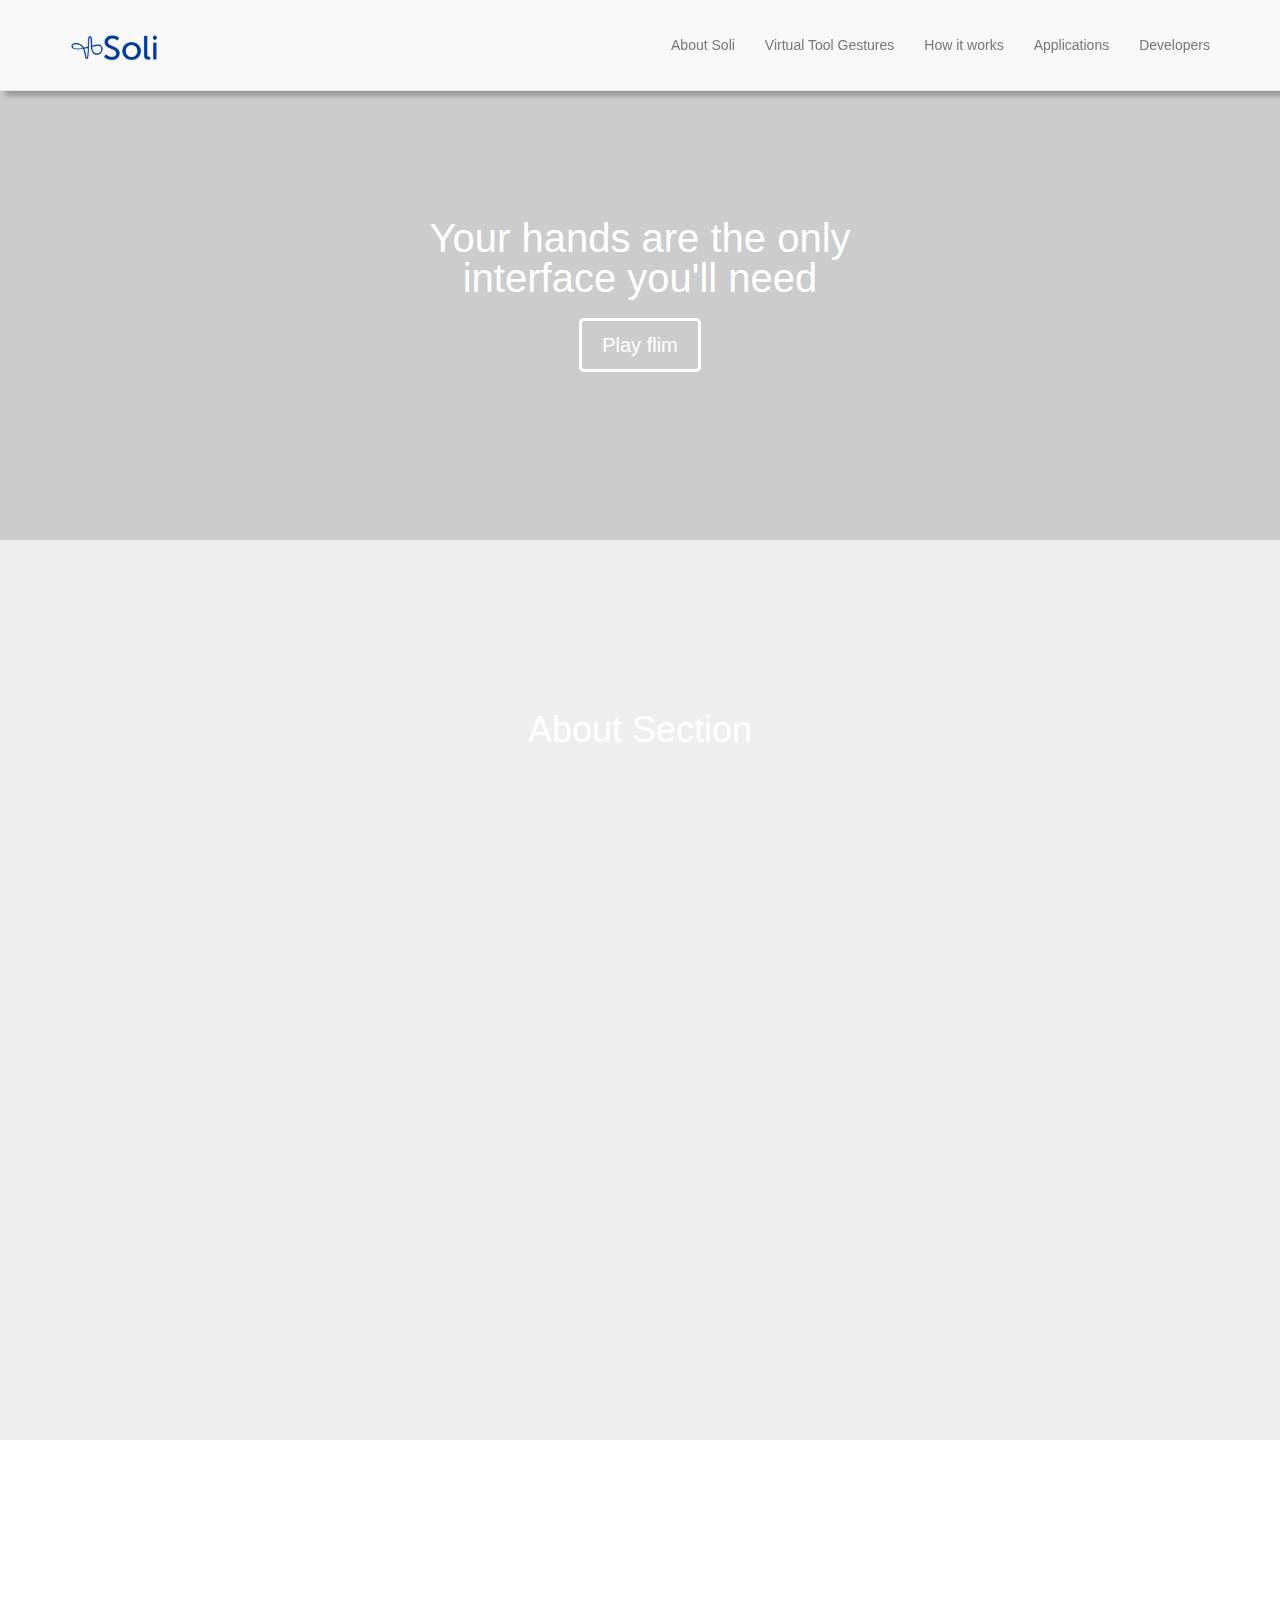
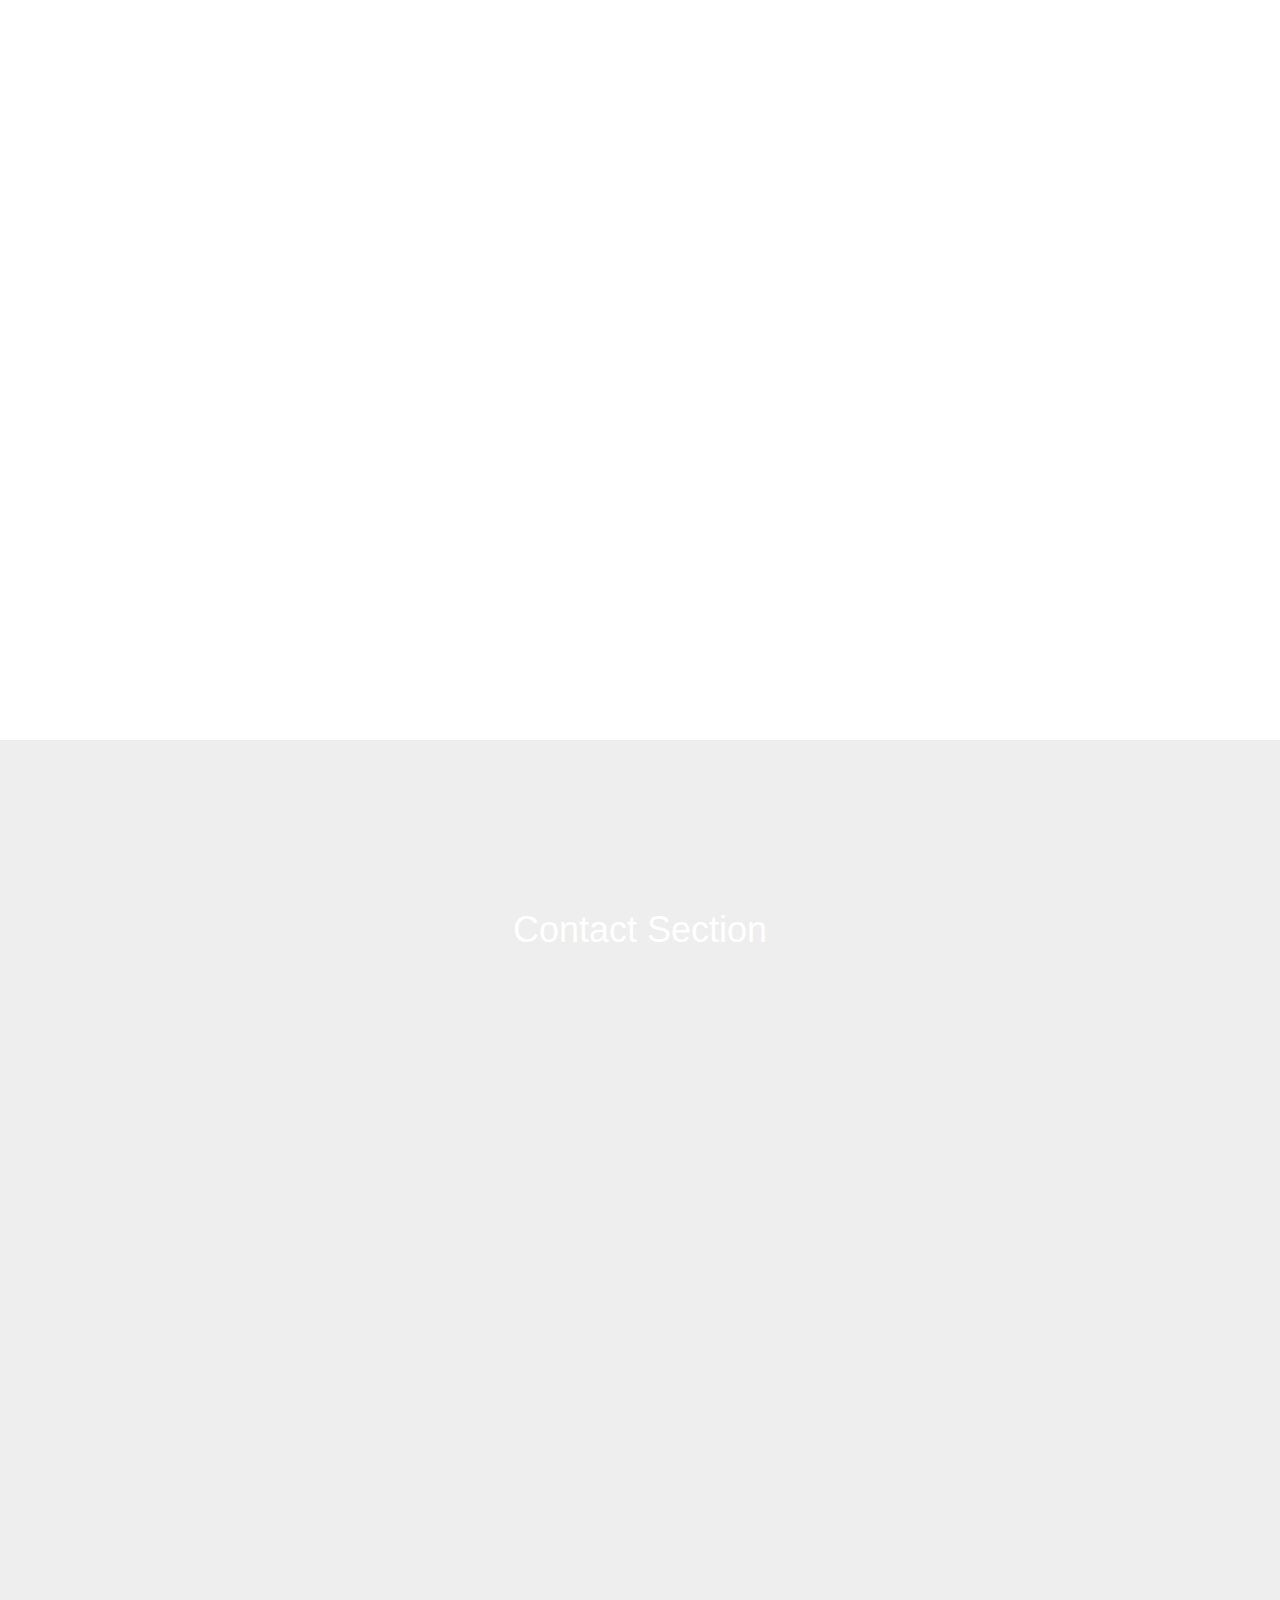
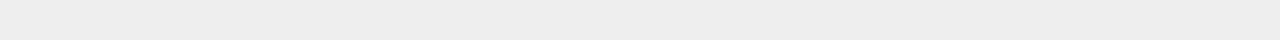
==== index.html @ 70e3245a "Added navbar and header background video" ====
<!DOCTYPE html>
<html lang="en">

<head>

    <meta charset="utf-8">
    <meta http-equiv="X-UA-Compatible" content="IE=edge">
    <meta name="viewport" content="width=device-width, initial-scale=1">
    <meta name="description" content="">
    <meta name="author" content="">

    <title>Scrolling Nav - Start Bootstrap Template</title>

    <!-- Bootstrap Core CSS -->
    <link href="css/bootstrap.min.css" rel="stylesheet">

    <!-- Template CSS -->
    <link href="css/scrolling-nav.css" rel="stylesheet">
    
    <!-- Custom CSS -->
    <link href="css/style.css" rel="stylesheet">
    <!-- HTML5 Shim and Respond.js IE8 support of HTML5 elements and media queries -->
    <!-- WARNING: Respond.js doesn't work if you view the page via file:// -->
    <!--[if lt IE 9]>
        <script src="https://oss.maxcdn.com/libs/html5shiv/3.7.0/html5shiv.js"></script>
        <script src="https://oss.maxcdn.com/libs/respond.js/1.4.2/respond.min.js"></script>
    <![endif]-->

</head>

<!-- The #page-top ID is part of the scrolling feature - the data-spy and data-target are part of the built-in Bootstrap scrollspy function -->

<body id="page-top" data-spy="scroll" data-target=".navbar-fixed-top">
    
    <!-- Navigation -->
    <nav class="navbar navbar-default navbar-fixed-top" role="navigation">
        <div class="container">
            <div class="navbar-header page-scroll">
                <button type="button" class="navbar-toggle" data-toggle="collapse" data-target=".navbar-collapse">
                  <span class="icon-bar"></span>
                  <span class="icon-bar"></span>
                  <span class="icon-bar"></span>
                </button>
                <a class="navbar-brand page-scroll" href="#page-top"><img src="img/soli_logo.png"><img src="img/soli_wordmark.png"></a>
            </div>

            <!-- Collect the nav links, forms, and other content for toggling -->
            <div class="collapse navbar-collapse navbar-ex1-collapse">
                <ul class="nav navbar-nav navbar-right">
                    <!-- Hidden li included to remove active class from about link when scrolled up past about section -->
                    <li class="hidden">
                        <a class="page-scroll" href="#page-top"></a>
                    </li>
                    <li>
                        <a class="page-scroll" href="#about">About Soli</a>
                    </li>
                    <li>
                        <a class="page-scroll" href="#services">Virtual Tool Gestures</a>
                    </li>
                    <li>
                        <a class="page-scroll" href="#contact">How it works</a>
                    </li>
                    <li>
                        <a class="page-scroll" href="#contact">Applications </a>
                    </li>
                    <li>
                        <a class="page-scroll" href="#contact">Developers</a>
                    </li>
                </ul>
            </div>
            <!-- /.navbar-collapse -->
        </div>
        <!-- /.container -->
    </nav>

    <section class="video-container">
      <video src="https://atap.google.com/soli/static/videos/hero.mp4" autoplay loop playsinline></video>
      <div class="callout">
        <h1 class="video-title">Your hands are the only<br> interface you'll need</h1>
        <a id="play-video" href="#" class="visit-buttons">Play flim</a>
      </div>
    </section>
    
    <div class="video">
        <iframe id="video" width="100%" height="100%" src="//www.youtube.com/embed/0QNiZfSsPc0?rel=0" frameborder="0" allowfullscreen></iframe>
    </div>
        


    <!-- About Section -->
    <section id="about" class="about-section">
        <div class="container">
            <div class="row">
                <div class="col-lg-12">
                    <h1>About Section</h1>
                </div>
            </div>
        </div>
    </section>

    <!-- Services Section -->
    <section id="services" class="services-section">
        <div class="container">
            <div class="row">
                <div class="col-lg-12">
                    <h1>Services Section</h1>
                </div>
            </div>
        </div>
    </section>

    <!-- Contact Section -->
    <section id="contact" class="contact-section">
        <div class="container">
            <div class="row">
                <div class="col-lg-12">
                    <h1>Contact Section</h1>
                </div>
            </div>
        </div>
    </section>

    <!-- jQuery -->
    <script src="js/jquery.js"></script>

    <!-- Bootstrap Core JavaScript -->
    <script src="js/bootstrap.min.js"></script>

    <!-- Scrolling Nav JavaScript -->
    <script src="js/jquery.easing.min.js"></script>
    <script src="js/scrolling-nav.js"></script>

</body>

</html>
---- css/scrolling-nav.css ----
/*!
 * Start Bootstrap - Scrolling Nav (http://startbootstrap.com/)
 * Copyright 2013-2016 Start Bootstrap
 * Licensed under MIT (https://github.com/BlackrockDigital/startbootstrap/blob/gh-pages/LICENSE)
 */

body {
    width: 100%;
    height: 100%;
}

html {
    width: 100%;
    height: 100%;
}

@media(min-width:767px) {
    .navbar {
        padding: 20px 0;
        -webkit-transition: background .5s ease-in-out,padding .5s ease-in-out;
        -moz-transition: background .5s ease-in-out,padding .5s ease-in-out;
        transition: background .5s ease-in-out,padding .5s ease-in-out;
    }

    .top-nav-collapse {
        padding: 0;
    }
}

/* Demo Sections - You can use these as guides or delete them - the scroller will work with any sort of height, fixed, undefined, or percentage based.
The padding is very important to make sure the scrollspy picks up the right area when scrolled to. Adjust the margin and padding of sections and children 
of those sections to manage the look and feel of the site. */

.intro-section {
    height: 100%;
    padding-top: 150px;
    text-align: center;
    background: #fff;
}

.about-section {
    height: 100%;
    padding-top: 150px;
    text-align: center;
    background: #eee;
}

.services-section {
    height: 100%;
    padding-top: 150px;
    text-align: center;
    background: #fff;
}

.contact-section {
    height: 100%;
    padding-top: 150px;
    text-align: center;
    background: #eee;
}
---- css/style.css ----
.navbar-toggle .icon-bar:nth-of-type(2) {
	  top: 1px;
}

.navbar-toggle .icon-bar:nth-of-type(3) {
  	top: 2px;
}

.navbar-toggle .icon-bar {
	  position: relative;
	  transition: all 500ms ease-in-out;
}

.navbar-toggle.active .icon-bar:nth-of-type(1) {
	  top: 6px;
	  transform: rotate(45deg);
}

.navbar-toggle.active .icon-bar:nth-of-type(2) {
	  background-color: transparent;
}

.navbar-toggle.active .icon-bar:nth-of-type(3) {
	  top: -6px;
	  transform: rotate(-45deg);
}

.navbar-brand > img{
	height:25px;
	display: inline-block;
    margin-left: auto;
    margin-right: auto;
}

@media (max-width: 1200px) {
    .page-scroll{
    	text-align: right;
    }
}

.navbar {
    box-shadow: 5px 5px 5px #999; 
     -moz-box-shadow: 5px 5px 5px #999;
     -webkit-box-shadow: 5px 5px 5px #999;
}

/*** T H E - M A G I C - O F - O B J E C T - F I T ***/
/*****************************************************/
.video-container {
  height: 50vh;
  position: relative;
  overflow: hidden;
}

.video{
  height: 50vh;
}

@media (min-width: 600px) {
  .video-container {
    height: 60vh;
  }
  .video{
    height: 60vh;
  }
}

video {
  -o-object-fit: cover;
     object-fit: cover;
  position: absolute;
  height: 100%;
  width: 100%;
  top: 0;
  left: 0;
}

/*** A E S T H E T I C S ***/
/***************************/
* {
  box-sizing: border-box;
}

body {
  color: white;
}

.video-container:after {
  content: '';
  display: block;
  height: 100%;
  width: 100%;
  position: absolute;
  top: 0;
  left: 0;
  background: rgba(0, 0, 0, 0.2);
  z-index: 1;
}

.video-title {
  margin: 0 0 1rem;
  padding: 0;
  margin-top: 60px;
  line-height: 1;
  font-family: Futura, Helvetica, sans-serif;
  font-size: 30px;
}
@media (max-width: 400px) {
  .video-title {
    font-size: 22px;
  }
}
@media (min-width: 1200px) {
  .video-title {
    font-size: 40px;
  }
}

.callout {
  position: relative;
  display: -webkit-box;
  display: -ms-flexbox;
  display: flex;
  -webkit-box-pack: center;
      -ms-flex-pack: center;
          justify-content: center;
  -webkit-box-align: center;
      -ms-flex-align: center;
          align-items: center;
  -webkit-box-orient: vertical;
  -webkit-box-direction: normal;
      -ms-flex-direction: column;
          flex-direction: column;
  height: 100%;
  text-align: center;
  position: relative;
  z-index: 10;
}

.support {
  position: fixed;
  bottom: 60px;
  right: 20px;
  text-transform: uppercase;
  font-size: 9px;
  letter-spacing: 1px;
  text-align: right;
  position: relative;
  z-index: 10;
}
.support a {
  color: white;
  text-decoration: none;
  position: relative;
  display: inline-block;
  margin-top: 10px;
}
.support a:before {
  display: block;
  position: absolute;
  content: '';
  bottom: -2px;
  width: 0;
  height: 1px;
  background-color: rgba(255, 255, 255, 0.3);
  -webkit-transition: .3s;
  transition: .3s;
}
.support a:hover:before {
  width: 100%;
}

.visit-buttons{
  border-style: solid;
  border-color: white;
  padding: 10px 20px 10px 20px;
  color:white;
  text-decoration: none;
  font-size: 20px;
  margin:10px;
  border-radius: 5px;
}

.visit-buttons:hover,
.visit-buttons:focus{
 color:white;
 border-color: transparent;
 background-color: rgba(192,192,192,0.5);
 text-decoration: none;
}

.video{
  display: none;
}

@media (max-width: 767px) {
  .video-container {
    background: url("../img/Google-Project-Soli-Radar.png") center center/cover no-repeat;
    -webkit-background-size: cover;
    -moz-background-size: cover;
    -o-background-size: cover;
    background-size: cover;
  }

  video{
    display: none;
  }
}
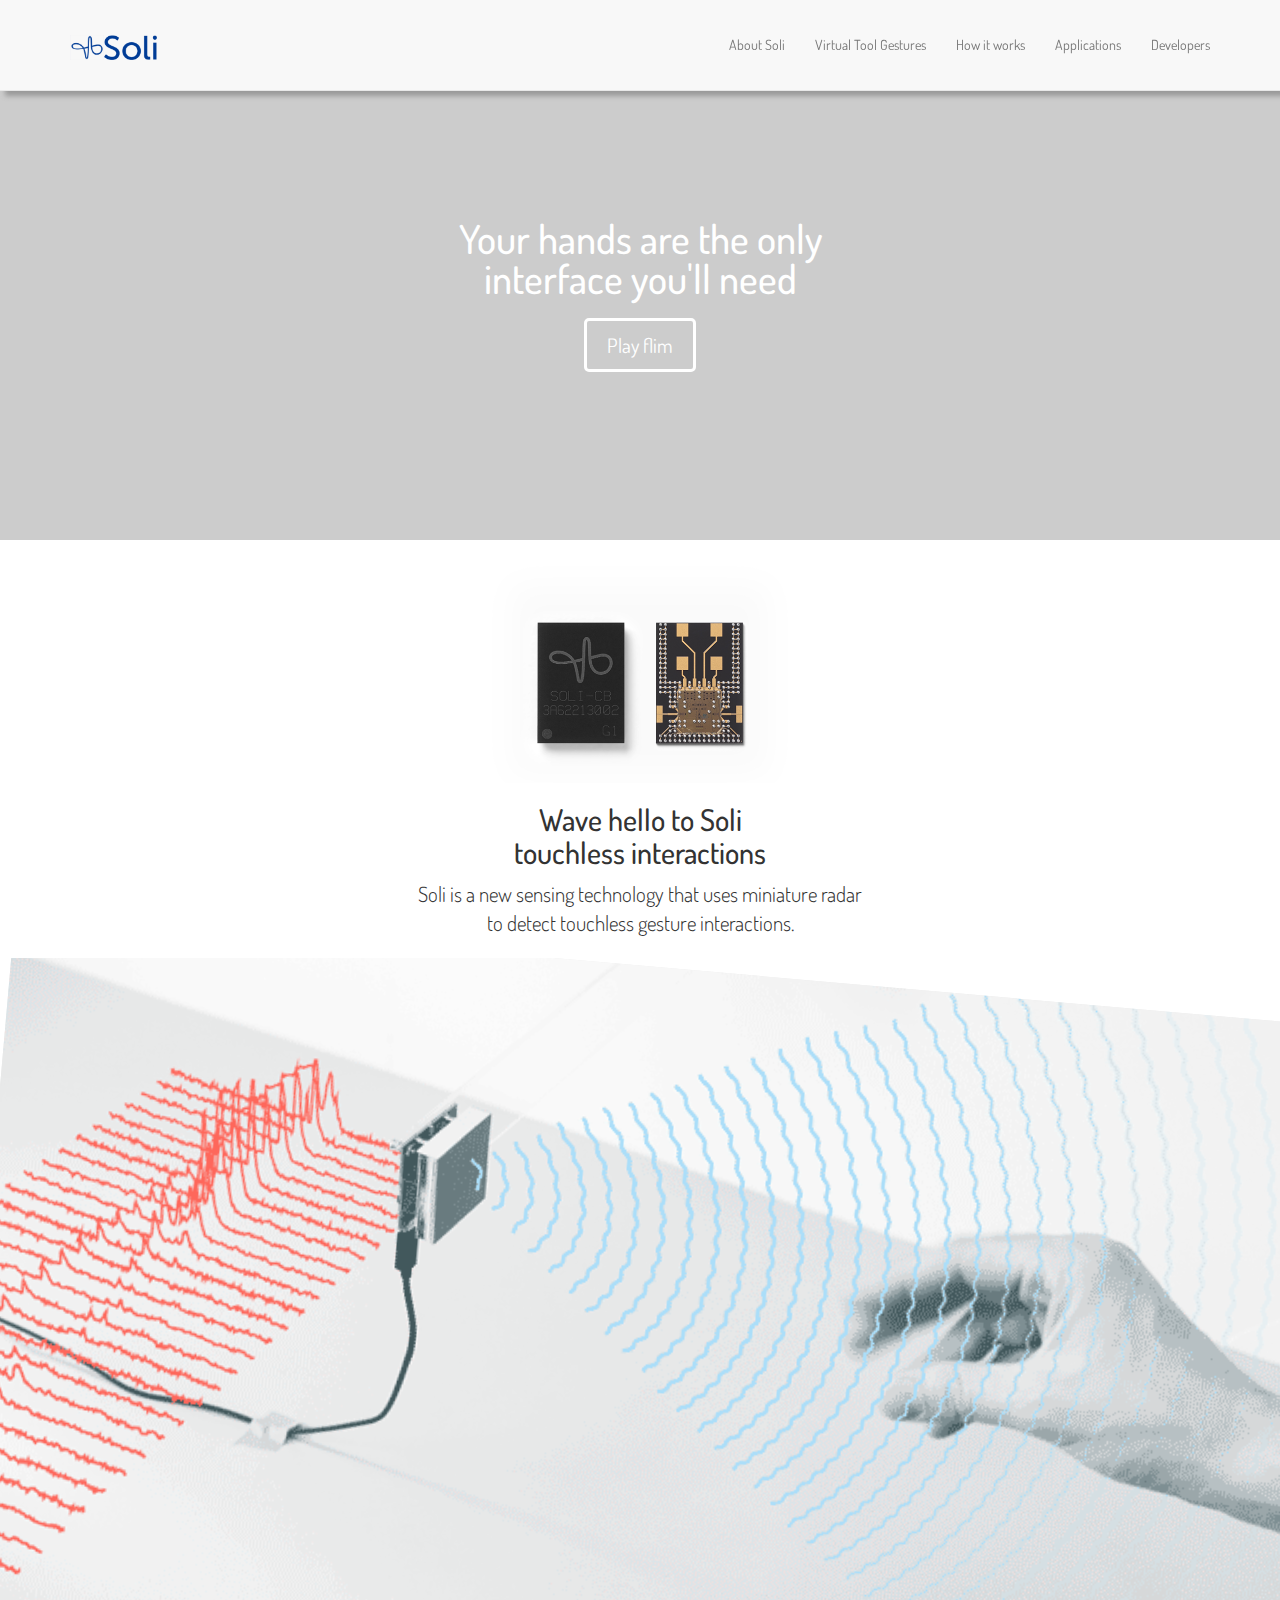
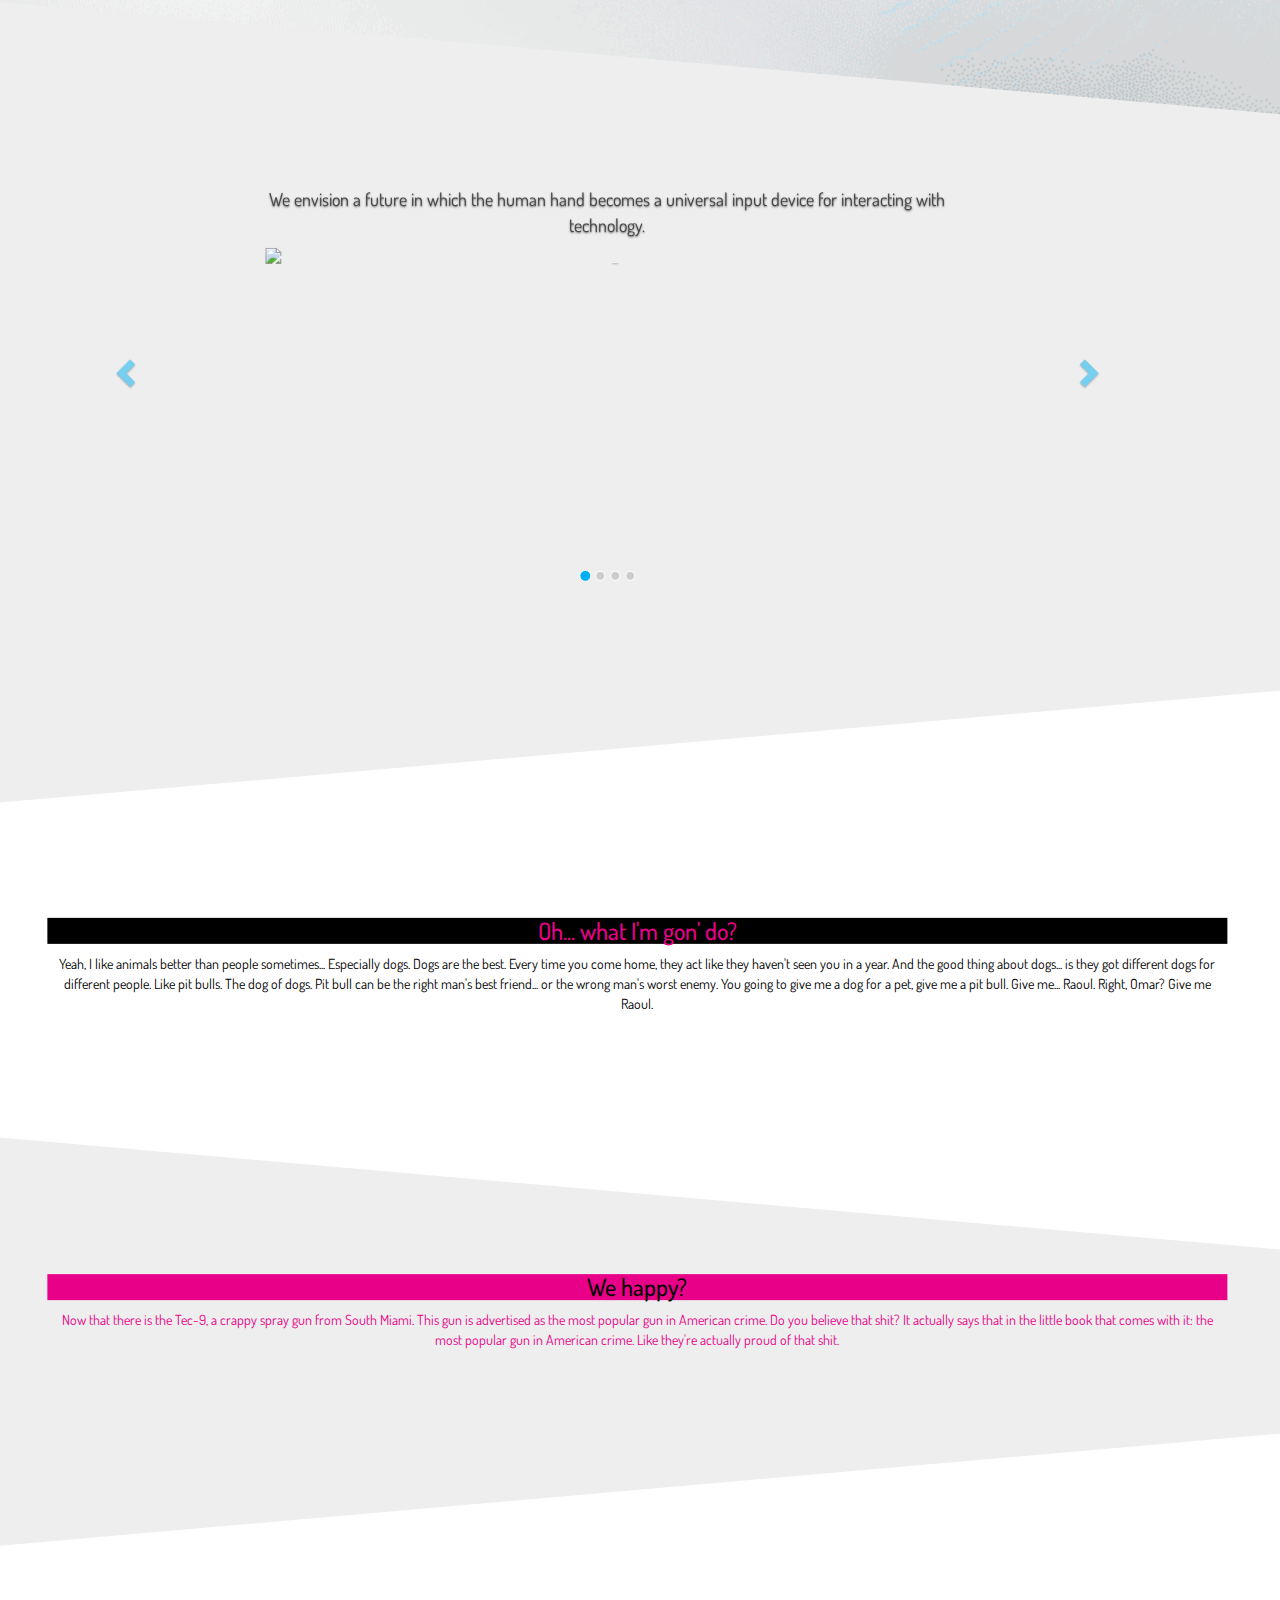
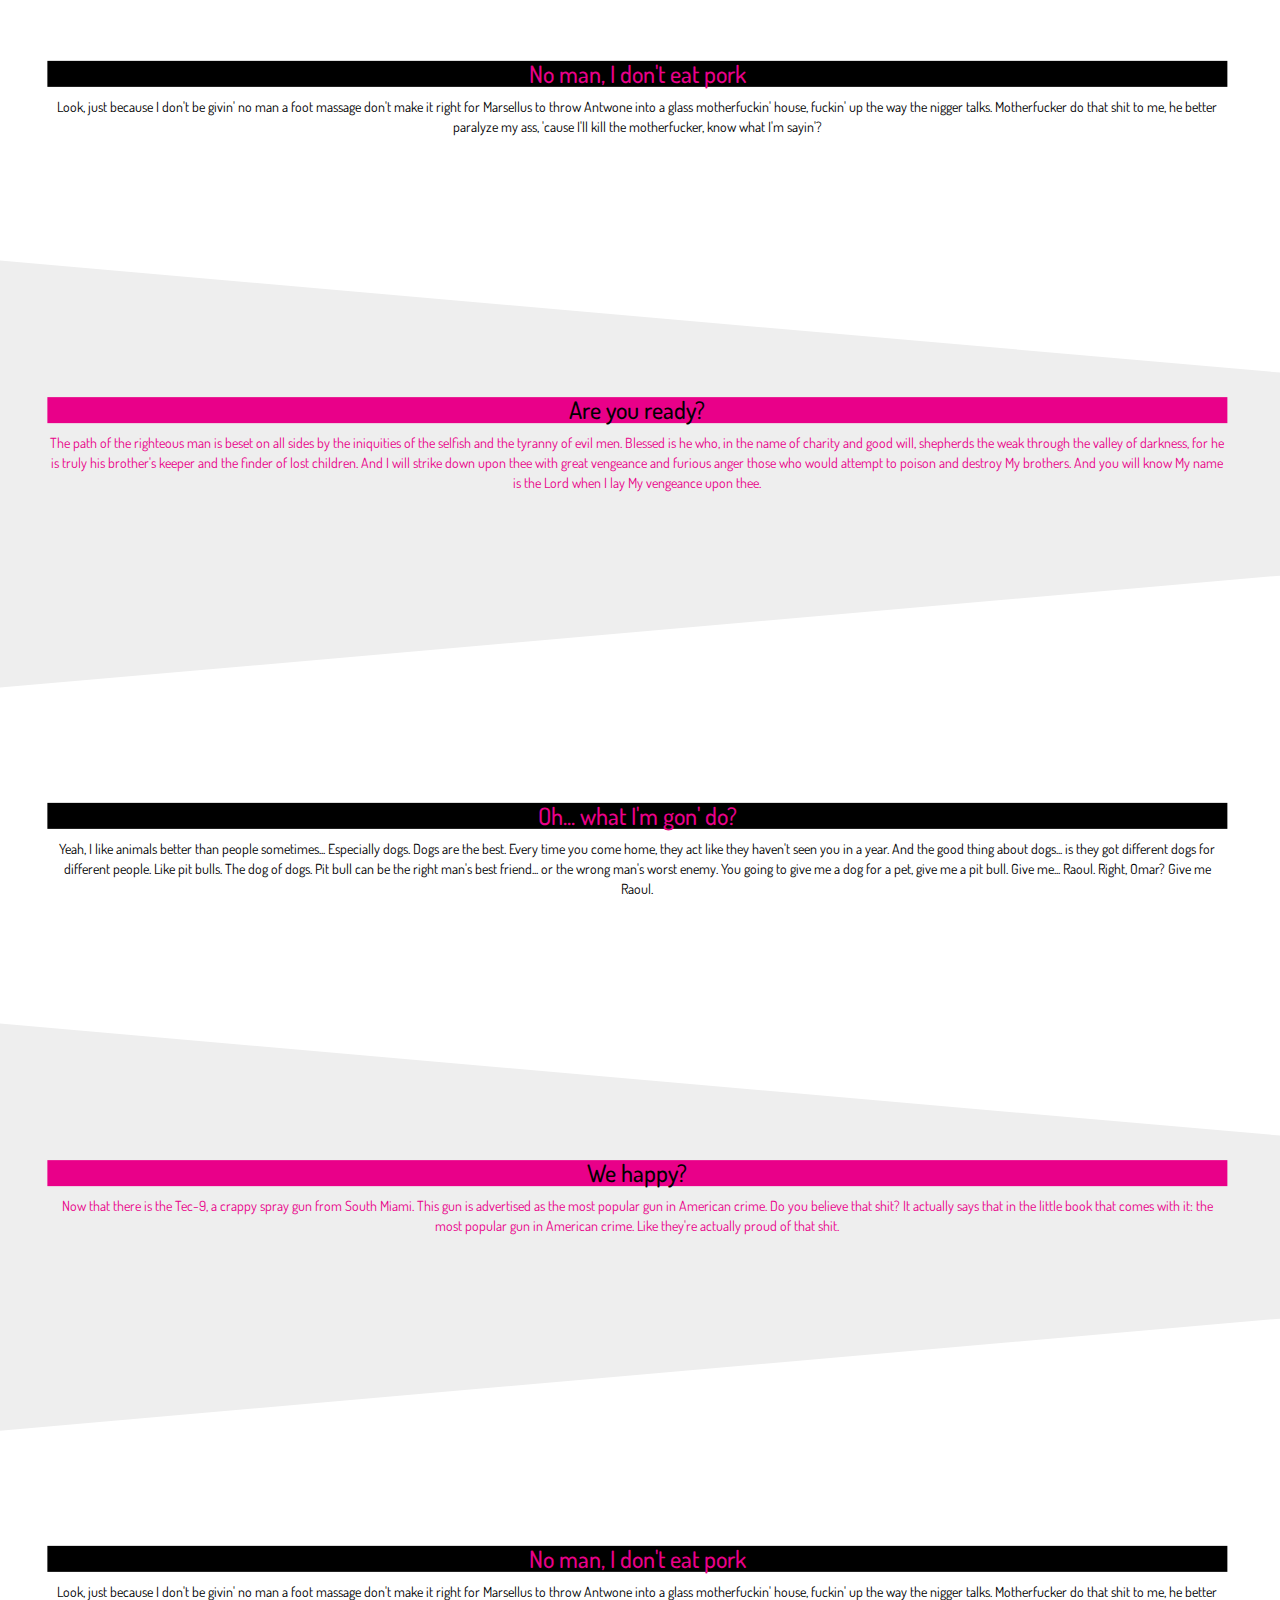
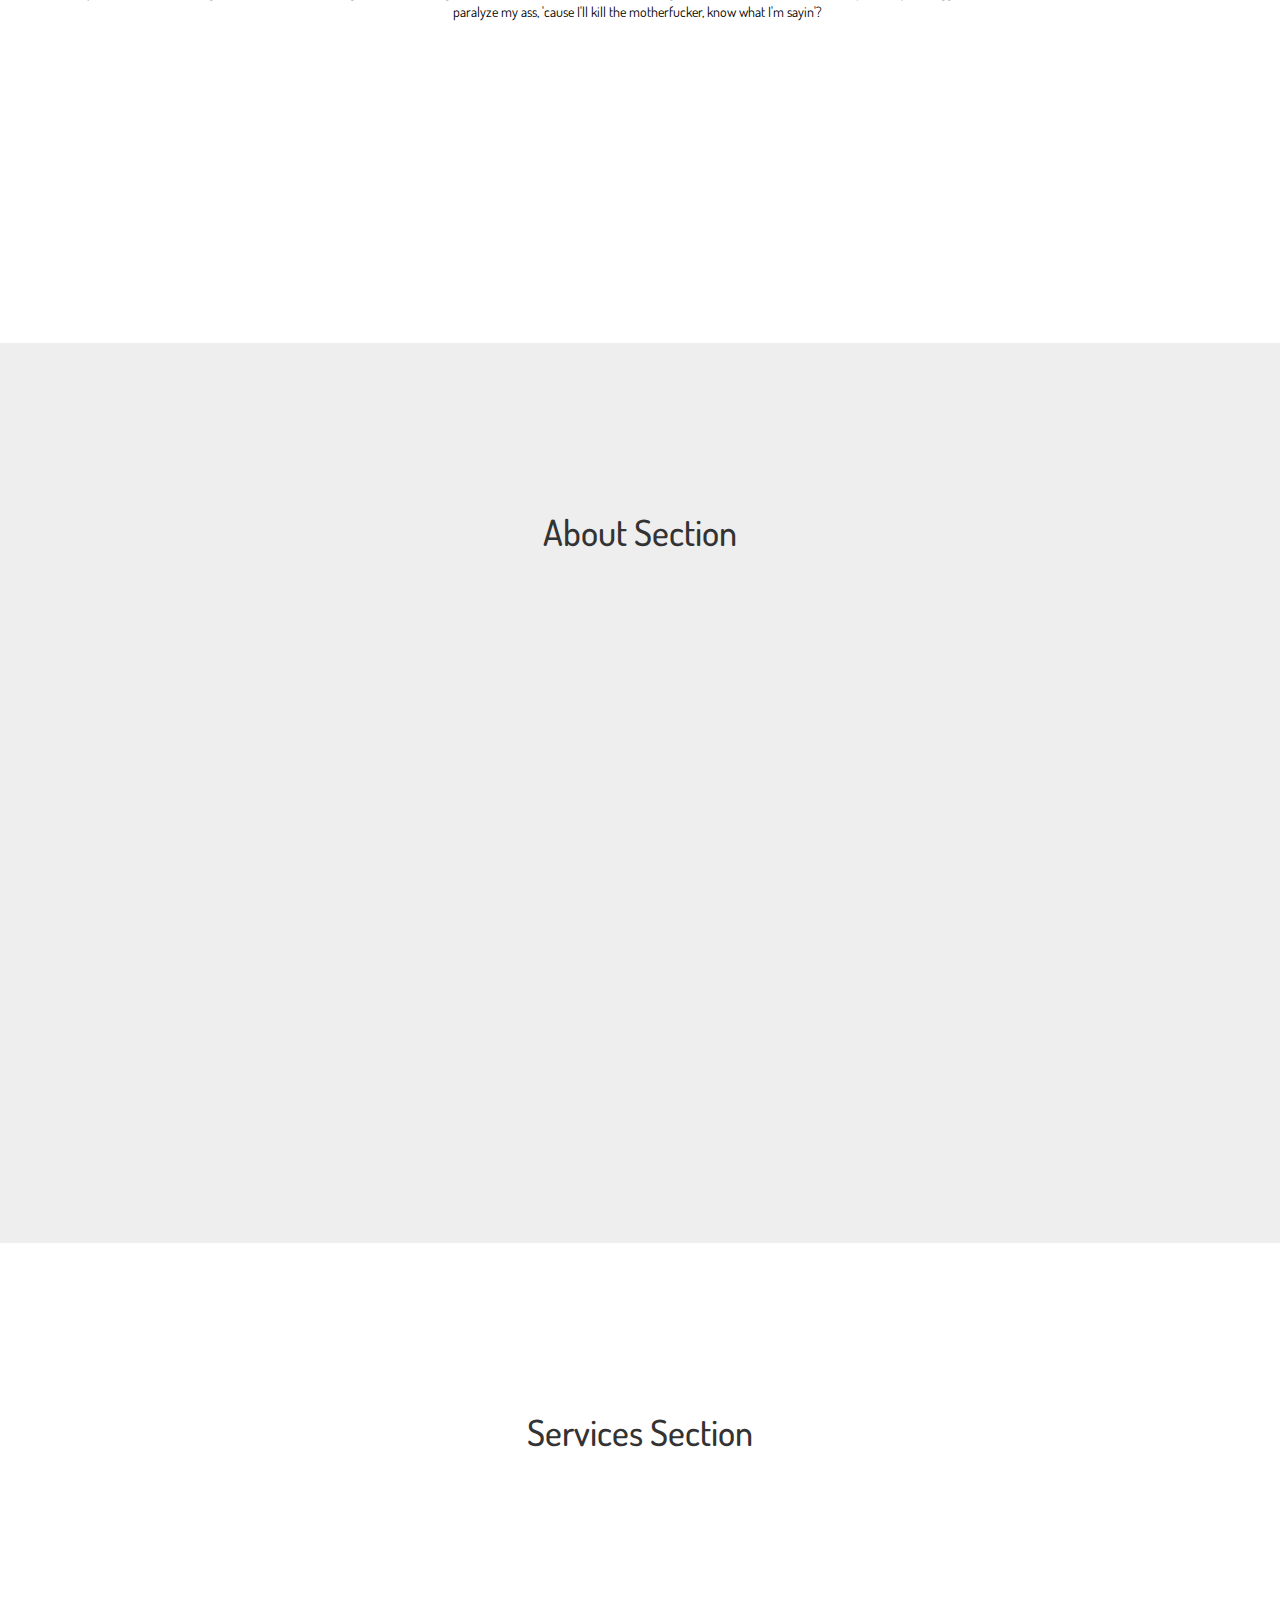
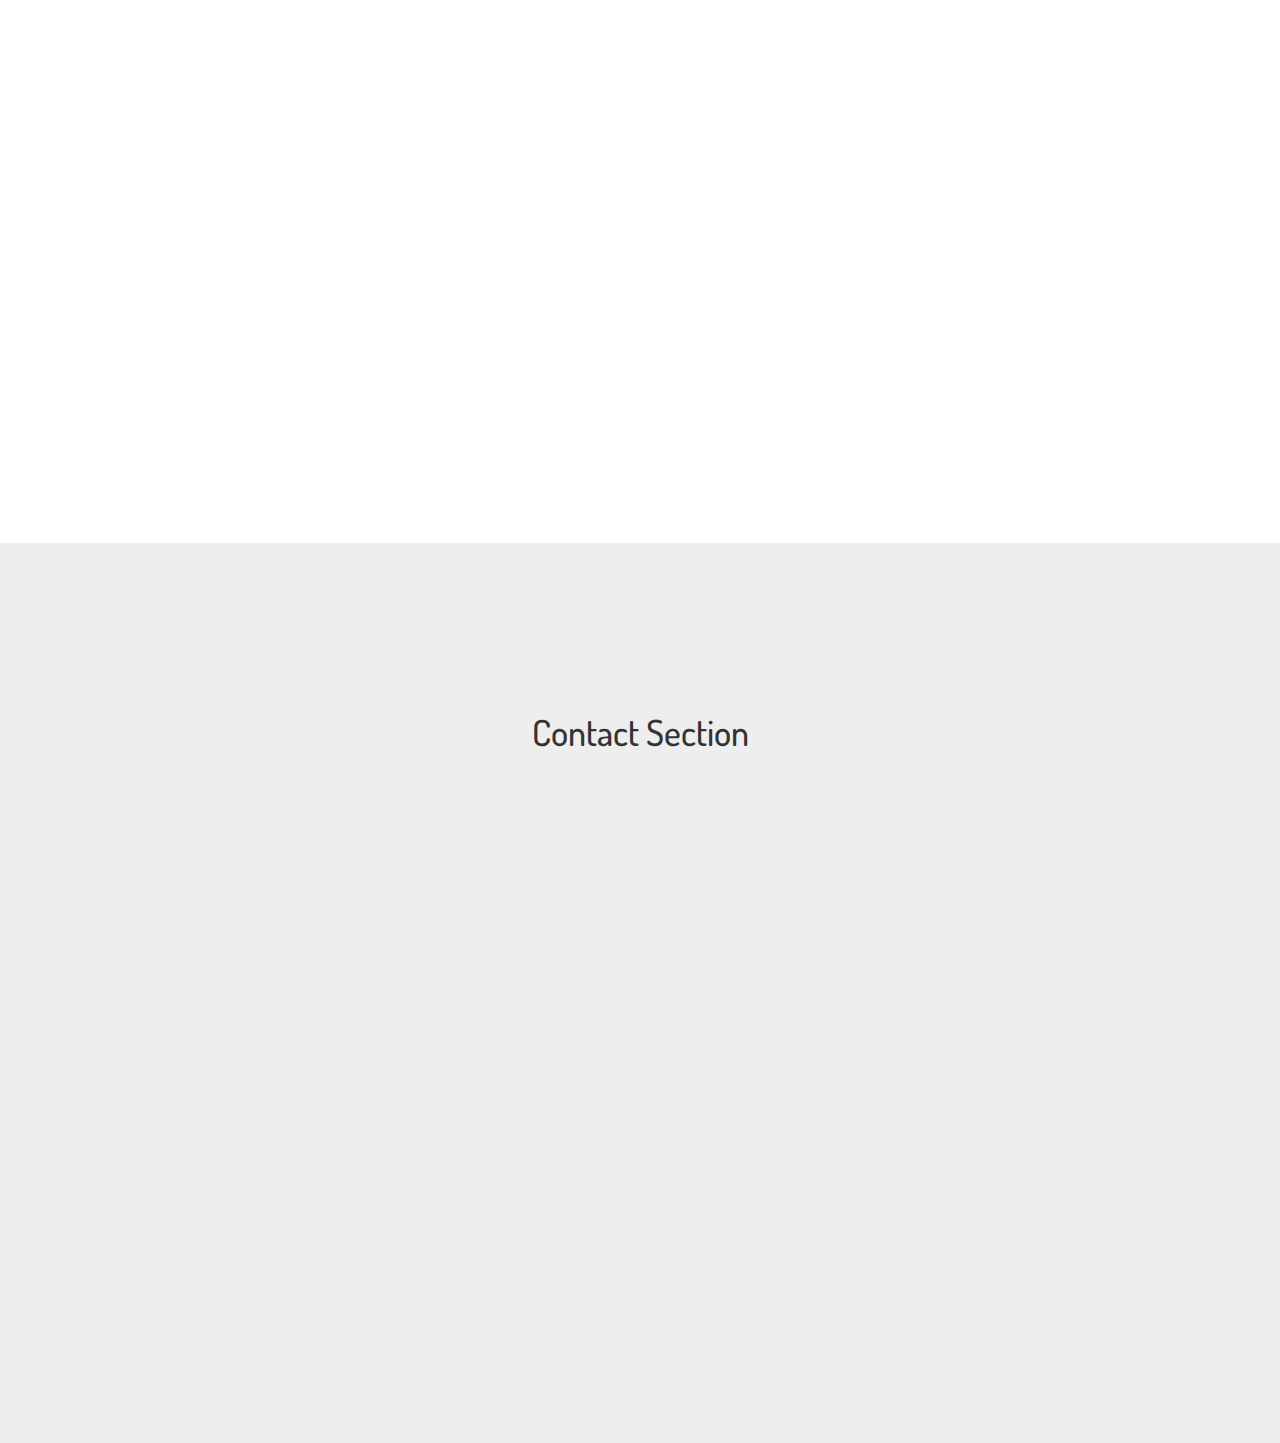
==== commit c21bdd31: "Added slideshow and slanted divs" ====
--- a/index.html
+++ b/index.html
@@ -19,6 +19,7 @@
     
     <!-- Custom CSS -->
     <link href="css/style.css" rel="stylesheet">
+    <link href="css/style1.css" rel="stylesheet">
     <!-- HTML5 Shim and Respond.js IE8 support of HTML5 elements and media queries -->
     <!-- WARNING: Respond.js doesn't work if you view the page via file:// -->
     <!--[if lt IE 9]>
@@ -84,8 +85,119 @@
     <div class="video">
         <iframe id="video" width="100%" height="100%" src="//www.youtube.com/embed/0QNiZfSsPc0?rel=0" frameborder="0" allowfullscreen></iframe>
     </div>
+    
+    <div>
+        <center>
+            <img src="img/hero-chip_2x.png" height="200px" class="img-responsive">
+            <h2>Wave hello to Soli<br>touchless interactions</h2>
+            <p class="lead">Soli is a new sensing technology that uses miniature radar <br> to detect touchless gesture interactions.</p>
+        </center>
         
-
+    </div>    
+    
+    <div class="container1">
+    <section class="se-container">
+				<div class="se-slope">
+				    <img src="img/radar-visualisation-loop.gif" width="100%" class="img-responsive">
+					<article class="se-content">
+					    <div class="container">
+					        <div id="carousel-example-generic" class="carousel slide" data-ride="carousel">
+                              <!-- Indicators -->
+                              <ol class="carousel-indicators">
+                                <li data-target="#carousel-example-generic" data-slide-to="0" class="active"></li>
+                                <li data-target="#carousel-example-generic" data-slide-to="1"></li>
+                                <li data-target="#carousel-example-generic" data-slide-to="2"></li>
+                                <li data-target="#carousel-example-generic" data-slide-to="3"></li>
+                              </ol>
+                             
+                              <!-- Wrapper for slides -->
+                              <div class="carousel-inner">
+                                <div class="item active">
+                                  <img src="img/white-solid-color-background.png" alt="...">
+                                  <div class="carousel-caption">
+                                  	<p>We envision a future in which the human hand becomes a universal input device for interacting with technology.</p>
+                                  	<center><img src="https://atap.google.com/soli/static/img/what-is-soli/carousel-illustration-2.png" class="img-responsive" alt="..."></center>
+                                  </div>
+                                </div>
+                                <div class="item">
+                                  <img src="img/white-solid-color-background.png" alt="...">
+                                  <div class="carousel-caption">
+                                  	<p>The sensor tracks sub-millimeter motion at high speeds with great accuracy.</p>
+                                  	<center><img src="https://atap.google.com/soli/static/img/what-is-soli/carousel-illustration-4.png" class="img-responsive" alt="..."></center>
+                                  </div>
+                                </div>
+                                <div class="item">
+                                  <img src="img/white-solid-color-background.png" alt="...">
+                                  <div class="carousel-caption">
+                                  	<p>Soli is a purpose-built interaction sensor that uses radar for motion tracking of the human hand.</p>
+                                  	<center><img src="https://atap.google.com/soli/static/img/what-is-soli/carousel-illustration-3.png" class="img-responsive" alt="..."></center>
+                                  </div>
+                                </div>
+                                <div class="item">
+                                  <img src="img/white-solid-color-background.png" alt="...">
+                                  <div class="carousel-caption">
+                                  	<p>We're creating a ubiquitous gesture interaction language that will allow people to control devices with a simple, universal set of gestures.</p>
+                                  	<center><img src="https://atap.google.com/soli/static/img/what-is-soli/carousel-illustration-1.png" class="img-responsive" alt="..."></center>
+                                  </div>
+                                </div>
+                              </div>
+                             
+                              <!-- Controls -->
+                              <a class="left carousel-control" href="#carousel-example-generic" role="button" data-slide="prev">
+                                <span class="glyphicon glyphicon-chevron-left"></span>
+                              </a>
+                              <a class="right carousel-control" href="#carousel-example-generic" role="button" data-slide="next">
+                                <span class="glyphicon glyphicon-chevron-right"></span>
+                              </a>
+                            </div>
+					    </div>
+						
+					</article>
+				</div>
+				<div class="se-slope">
+					<article class="se-content">
+						<h3>Oh... what I'm gon' do?</h3>
+						<p>Yeah, I like animals better than people sometimes... Especially dogs. Dogs are the best. Every time you come home, they act like they haven't seen you in a year. And the good thing about dogs... is they got different dogs for different people. Like pit bulls. The dog of dogs. Pit bull can be the right man's best friend... or the wrong man's worst enemy. You going to give me a dog for a pet, give me a pit bull. Give me... Raoul. Right, Omar? Give me Raoul. </p>
+					</article>
+				</div>
+				<div class="se-slope">
+					<article class="se-content">
+						<h3>We happy?</h3>
+						<p>Now that there is the Tec-9, a crappy spray gun from South Miami. This gun is advertised as the most popular gun in American crime. Do you believe that shit? It actually says that in the little book that comes with it: the most popular gun in American crime. Like they're actually proud of that shit. </p>
+					</article>
+				</div>
+				<div class="se-slope">
+					<article class="se-content">
+						<h3>No man, I don't eat pork</h3>
+						<p>Look, just because I don't be givin' no man a foot massage don't make it right for Marsellus to throw Antwone into a glass motherfuckin' house, fuckin' up the way the nigger talks. Motherfucker do that shit to me, he better paralyze my ass, 'cause I'll kill the motherfucker, know what I'm sayin'?</p>
+					</article>
+				</div>
+				<div class="se-slope">
+					<article class="se-content">
+						<h3>Are you ready?</h3>
+						<p>The path of the righteous man is beset on all sides by the iniquities of the selfish and the tyranny of evil men. Blessed is he who, in the name of charity and good will, shepherds the weak through the valley of darkness, for he is truly his brother's keeper and the finder of lost children. And I will strike down upon thee with great vengeance and furious anger those who would attempt to poison and destroy My brothers. And you will know My name is the Lord when I lay My vengeance upon thee. </p>
+					</article>
+				</div>
+				<div class="se-slope">
+					<article class="se-content">
+						<h3>Oh... what I'm gon' do?</h3>
+						<p>Yeah, I like animals better than people sometimes... Especially dogs. Dogs are the best. Every time you come home, they act like they haven't seen you in a year. And the good thing about dogs... is they got different dogs for different people. Like pit bulls. The dog of dogs. Pit bull can be the right man's best friend... or the wrong man's worst enemy. You going to give me a dog for a pet, give me a pit bull. Give me... Raoul. Right, Omar? Give me Raoul. </p>
+					</article>
+				</div>
+				<div class="se-slope">
+					<article class="se-content">
+						<h3>We happy?</h3>
+						<p>Now that there is the Tec-9, a crappy spray gun from South Miami. This gun is advertised as the most popular gun in American crime. Do you believe that shit? It actually says that in the little book that comes with it: the most popular gun in American crime. Like they're actually proud of that shit. </p>
+					</article>
+				</div>
+				<div class="se-slope">
+					<article class="se-content">
+						<h3>No man, I don't eat pork</h3>
+						<p>Look, just because I don't be givin' no man a foot massage don't make it right for Marsellus to throw Antwone into a glass motherfuckin' house, fuckin' up the way the nigger talks. Motherfucker do that shit to me, he better paralyze my ass, 'cause I'll kill the motherfucker, know what I'm sayin'?</p>
+					</article>
+				</div>
+			</section>
+			</div>
 
     <!-- About Section -->
     <section id="about" class="about-section">
@@ -129,7 +241,7 @@
     <!-- Scrolling Nav JavaScript -->
     <script src="js/jquery.easing.min.js"></script>
     <script src="js/scrolling-nav.js"></script>
-
+    <script src="js/modernizr.custom.34978.js"></script>
 </body>
 
 </html>
--- a/css/style.css
+++ b/css/style.css
@@ -1,3 +1,9 @@
+@import url('https://fonts.googleapis.com/css?family=Dosis');
+
+body{
+  font-family: 'Dosis', sans-serif;
+}
+
 .navbar-toggle .icon-bar:nth-of-type(2) {
 	  top: 1px;
 }
@@ -81,9 +87,7 @@
   box-sizing: border-box;
 }
 
-body {
-  color: white;
-}
+
 
 .video-container:after {
   content: '';
@@ -102,8 +106,9 @@
   padding: 0;
   margin-top: 60px;
   line-height: 1;
-  font-family: Futura, Helvetica, sans-serif;
+  font-family: 'Dosis', sans-serif;
   font-size: 30px;
+  color: white;
 }
 @media (max-width: 400px) {
   .video-title {
@@ -205,4 +210,41 @@
   video{
     display: none;
   }
+}
+
+.carousel-caption > p{
+  font-size: 18px;
+  color: #464646;
+}
+
+.carousel-inner > .item > img,
+.carousel-inner > .item > a > img {
+  min-height: 500px;    /* Set slide height here */
+}
+
+.carousel-control.left, .carousel-control.right {
+    background-image: none
+}
+
+.carousel-indicators li.active {
+    background-color: #00aff0;
+}
+
+.carousel-indicators li {
+  background-color: #ccc;
+}
+
+.glyphicon-chevron-left, .glyphicon-chevron-right{
+  color: #00aff0;
+}
+
+.carousel-caption {
+    position: absolute;
+    padding-top: 70px;
+    top: 0;
+    align-items: center;
+}
+
+#carousel-example-generic{
+  margin: 0px;
 }--- a/css/style1.css
+++ b/css/style1.css
@@ -0,0 +1,127 @@
+.container1{
+	width: 100%;
+	position: relative;
+	text-align: center;
+}
+.clr{
+	clear: both;
+}
+.container1 > header{
+	padding: 30px 30px 10px 30px;
+	margin: 0px 20px 10px 20px;
+	position: relative;
+	display: block;
+	text-shadow: 1px 1px 1px rgba(0,0,0,0.2);
+    text-align: right;
+}
+.container1 > header h1{
+	font-family: 'Bitter', Arial, sans-serif;
+	font-size: 30px;
+	line-height: 40px;
+	position: relative;
+	font-weight: 400;
+	color: #fff;
+	text-shadow: 1px 1px 1px rgba(0,0,0,0.3);
+    padding: 0px 0px 5px 0px;
+}
+.container1 > header h1 span{
+	color: #000;
+	text-shadow: 0px 1px 1px rgba(0,0,0,0.3);
+}
+.container1 > header h2{
+	font-size: 16px;
+	font-style: italic;
+	padding: 0px 0px 15px 0px;
+}
+
+
+.se-container{
+	display: block;
+	width: 100%;
+	overflow: hidden;
+	padding-top: 150px;
+}
+.se-slope{
+	margin: 0 -50px;
+	-webkit-transform-origin: left center;
+	-moz-transform-origin: left center;
+	-o-transform-origin: left center;
+	-ms-transform-origin: left center;
+	transform-origin: left center;
+}
+.se-slope:nth-child(odd){
+	background: #eee;
+	-webkit-transform: rotate(5deg);
+	-moz-transform: rotate(5deg);
+	-o-transform: rotate(5deg);
+	-ms-transform: rotate(5deg);
+	transform: rotate(5deg);
+	margin-top: -200px;
+}
+.se-slope:nth-child(even){
+	background: #fff;
+	-webkit-transform: rotate(-5deg);
+	-moz-transform: rotate(-5deg);
+	-o-transform: rotate(-5deg);
+	-ms-transform: rotate(-5deg);
+	transform: rotate(-5deg);
+}
+.se-content{
+	margin: 0 auto;
+}
+
+.se-slope:nth-child(odd) .se-content{
+	-webkit-transform: rotate(-5deg);
+	-moz-transform: rotate(-5deg);
+	-o-transform: rotate(-5deg);
+	-ms-transform: rotate(-5deg);
+	transform: rotate(-5deg);
+	color: #e90089;
+	padding: 60px 100px 250px 100px;
+}
+.se-slope:nth-child(even) .se-content{
+	-webkit-transform: rotate(5deg);
+	-moz-transform: rotate(5deg);
+	-o-transform: rotate(5deg);
+	-ms-transform: rotate(5deg);
+	transform: rotate(5deg);
+	color: #000;
+	padding: 150px 100px 250px 100px;
+}
+.se-slope:nth-child(odd) .se-content h3{
+	background: #e90089;
+	color: #000;
+}
+.se-slope:nth-child(even) .se-content h3{
+	background: #000;
+	color: #e90089;
+}
+
+/* Media Queries */
+@media screen and (max-width: 1010px){
+	.se-content h3{
+		font-size: 40px;
+	}
+}
+@media screen and (max-width: 767px) {
+	.se-content h3{
+		font-size: 20px;
+	}
+}
+@media screen and (max-width: 400px) {
+	.se-content h3{
+		font-size: 20px;
+		line-height: 20px;
+		padding-top: 30px;
+		height: 60px;
+	}
+	.se-content p{
+		width: 95%;
+	}
+	.se-slope:nth-child(odd) .se-content,
+	.se-slope:nth-child(even) .se-content{
+		padding-left:60px;
+		padding-right:60px;
+		
+	}
+}
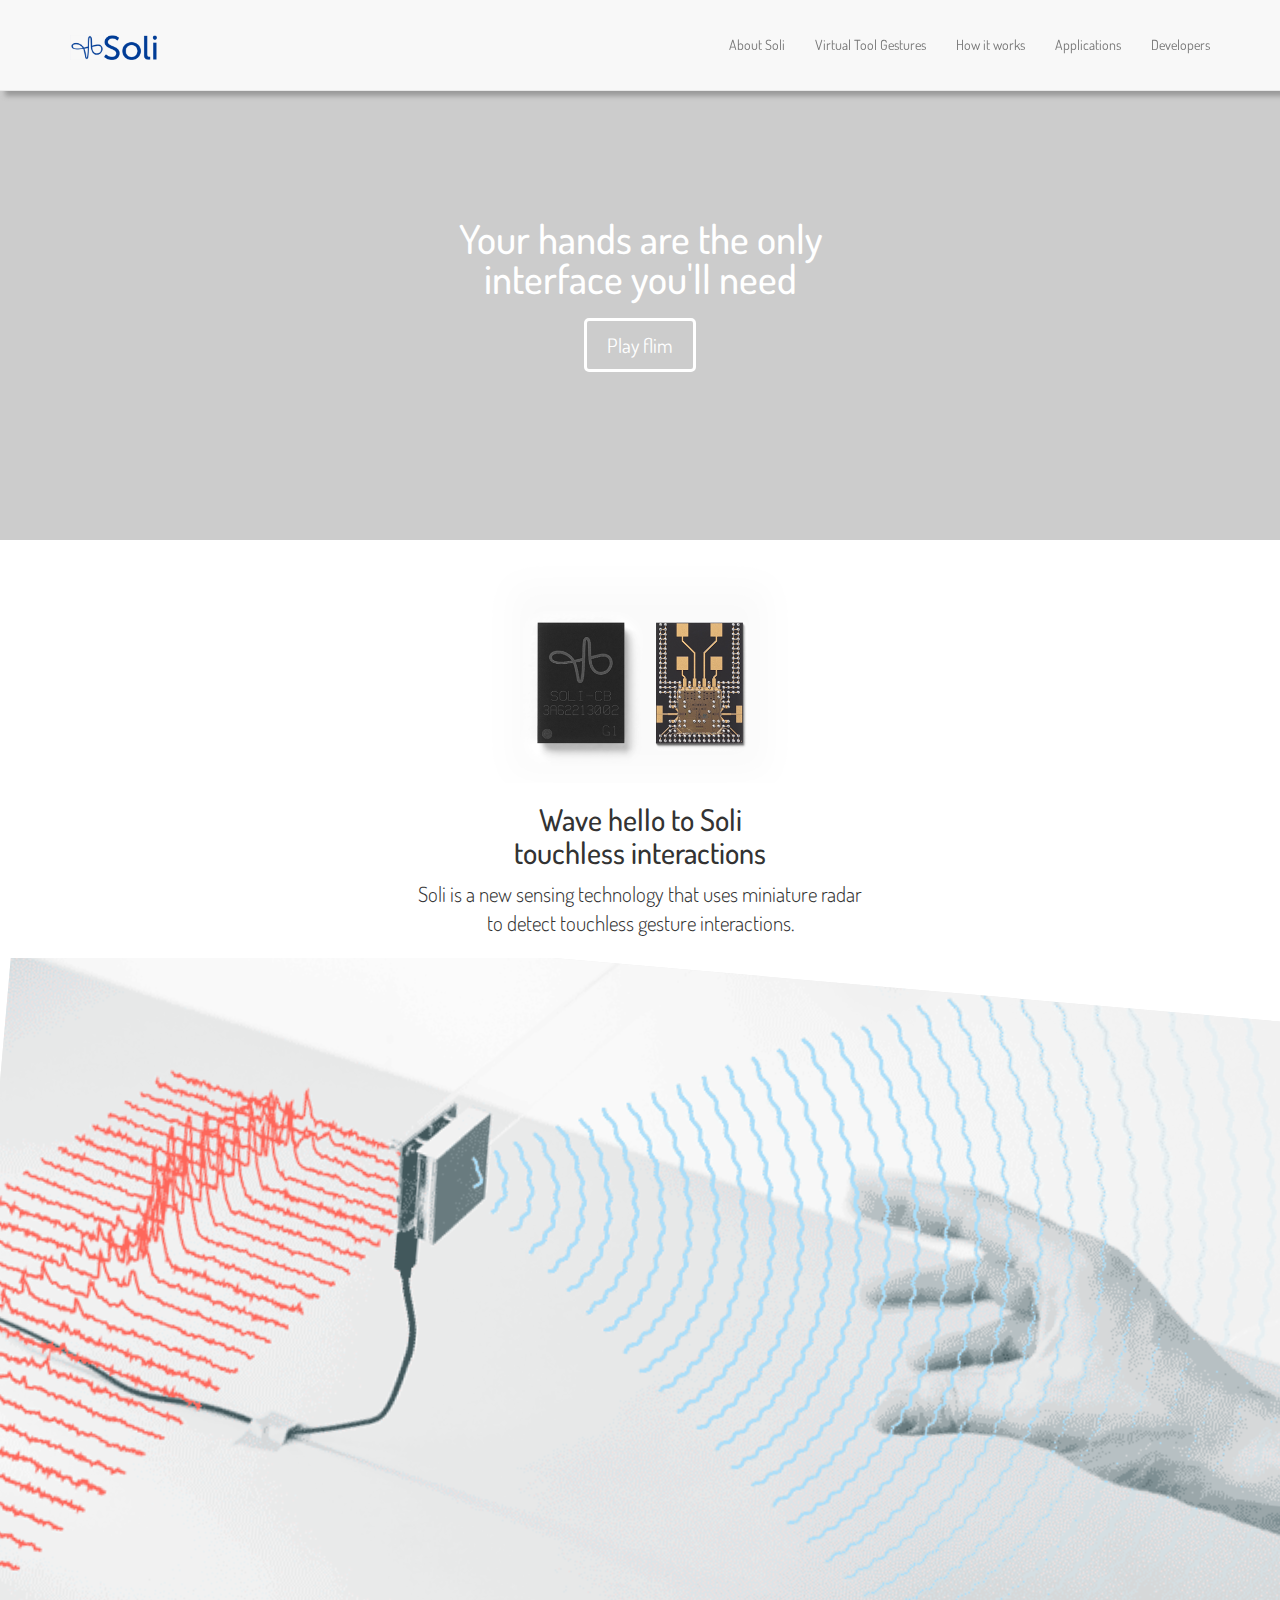
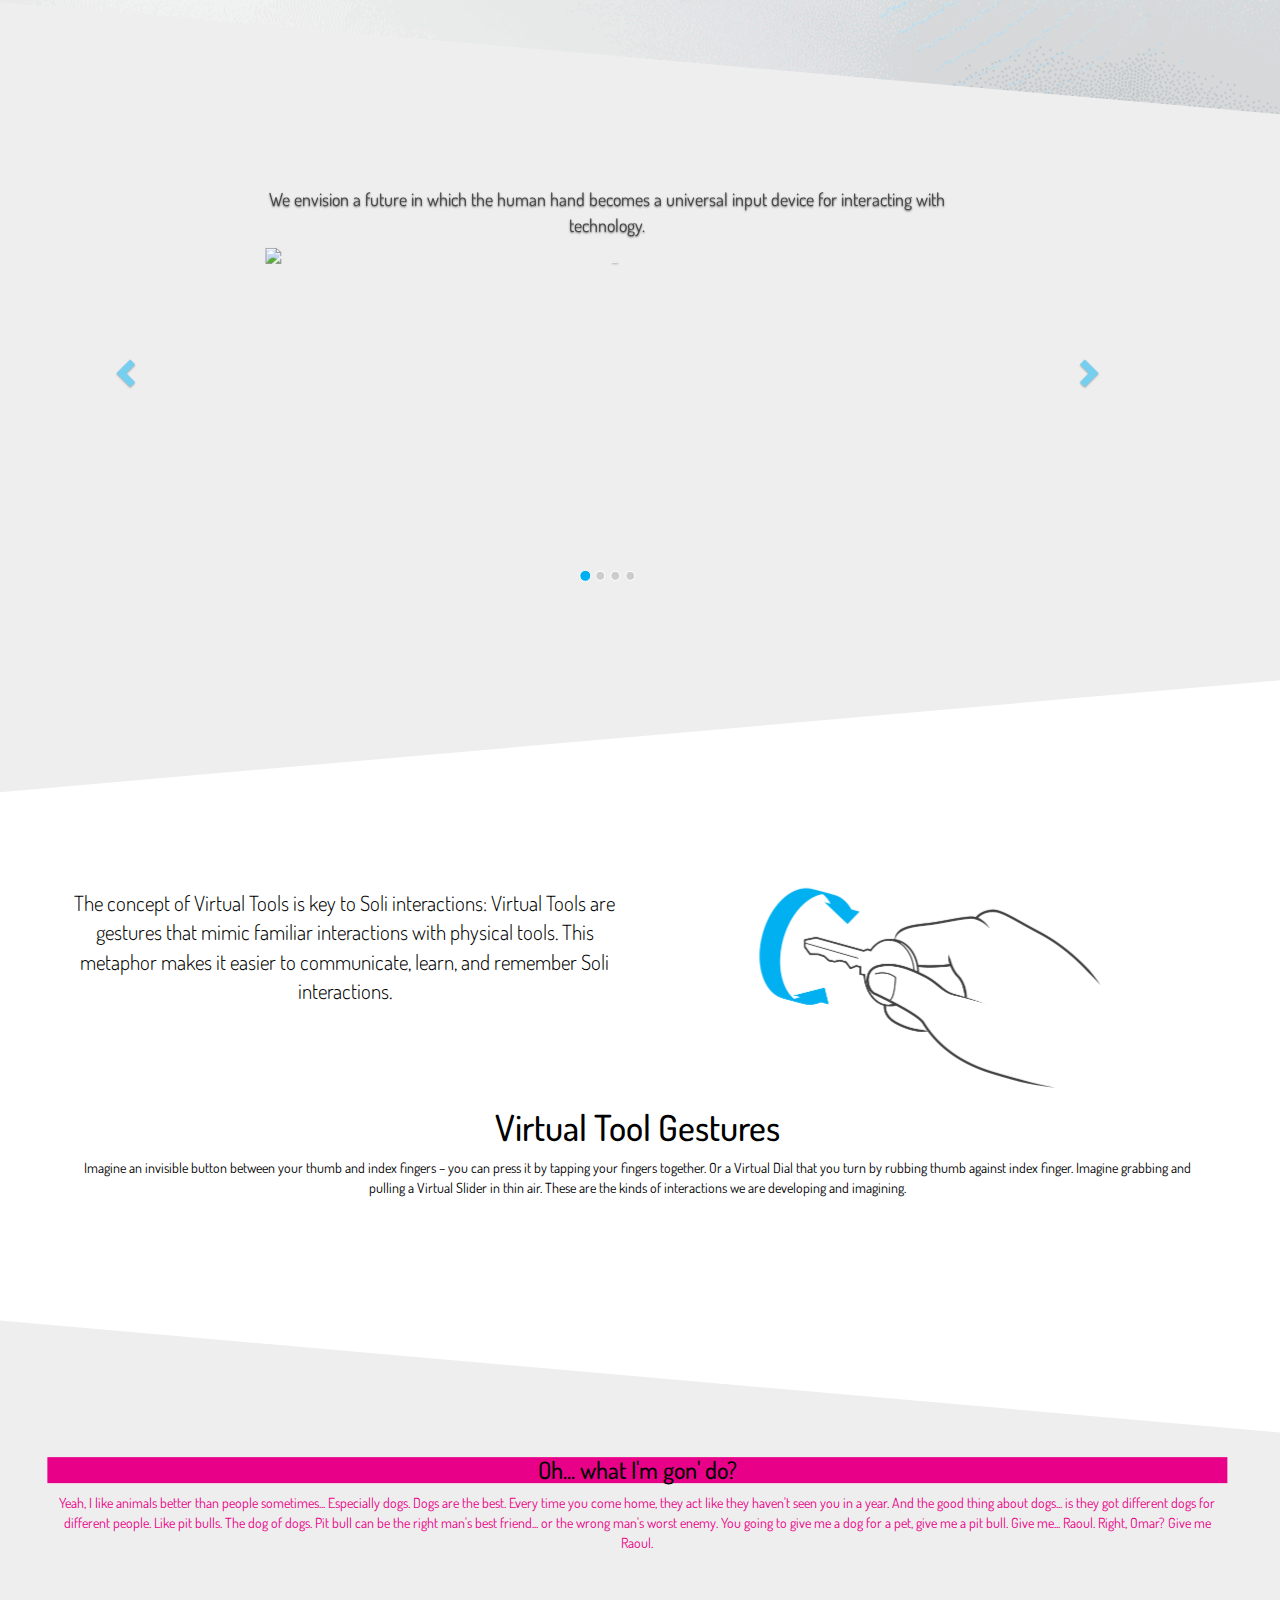
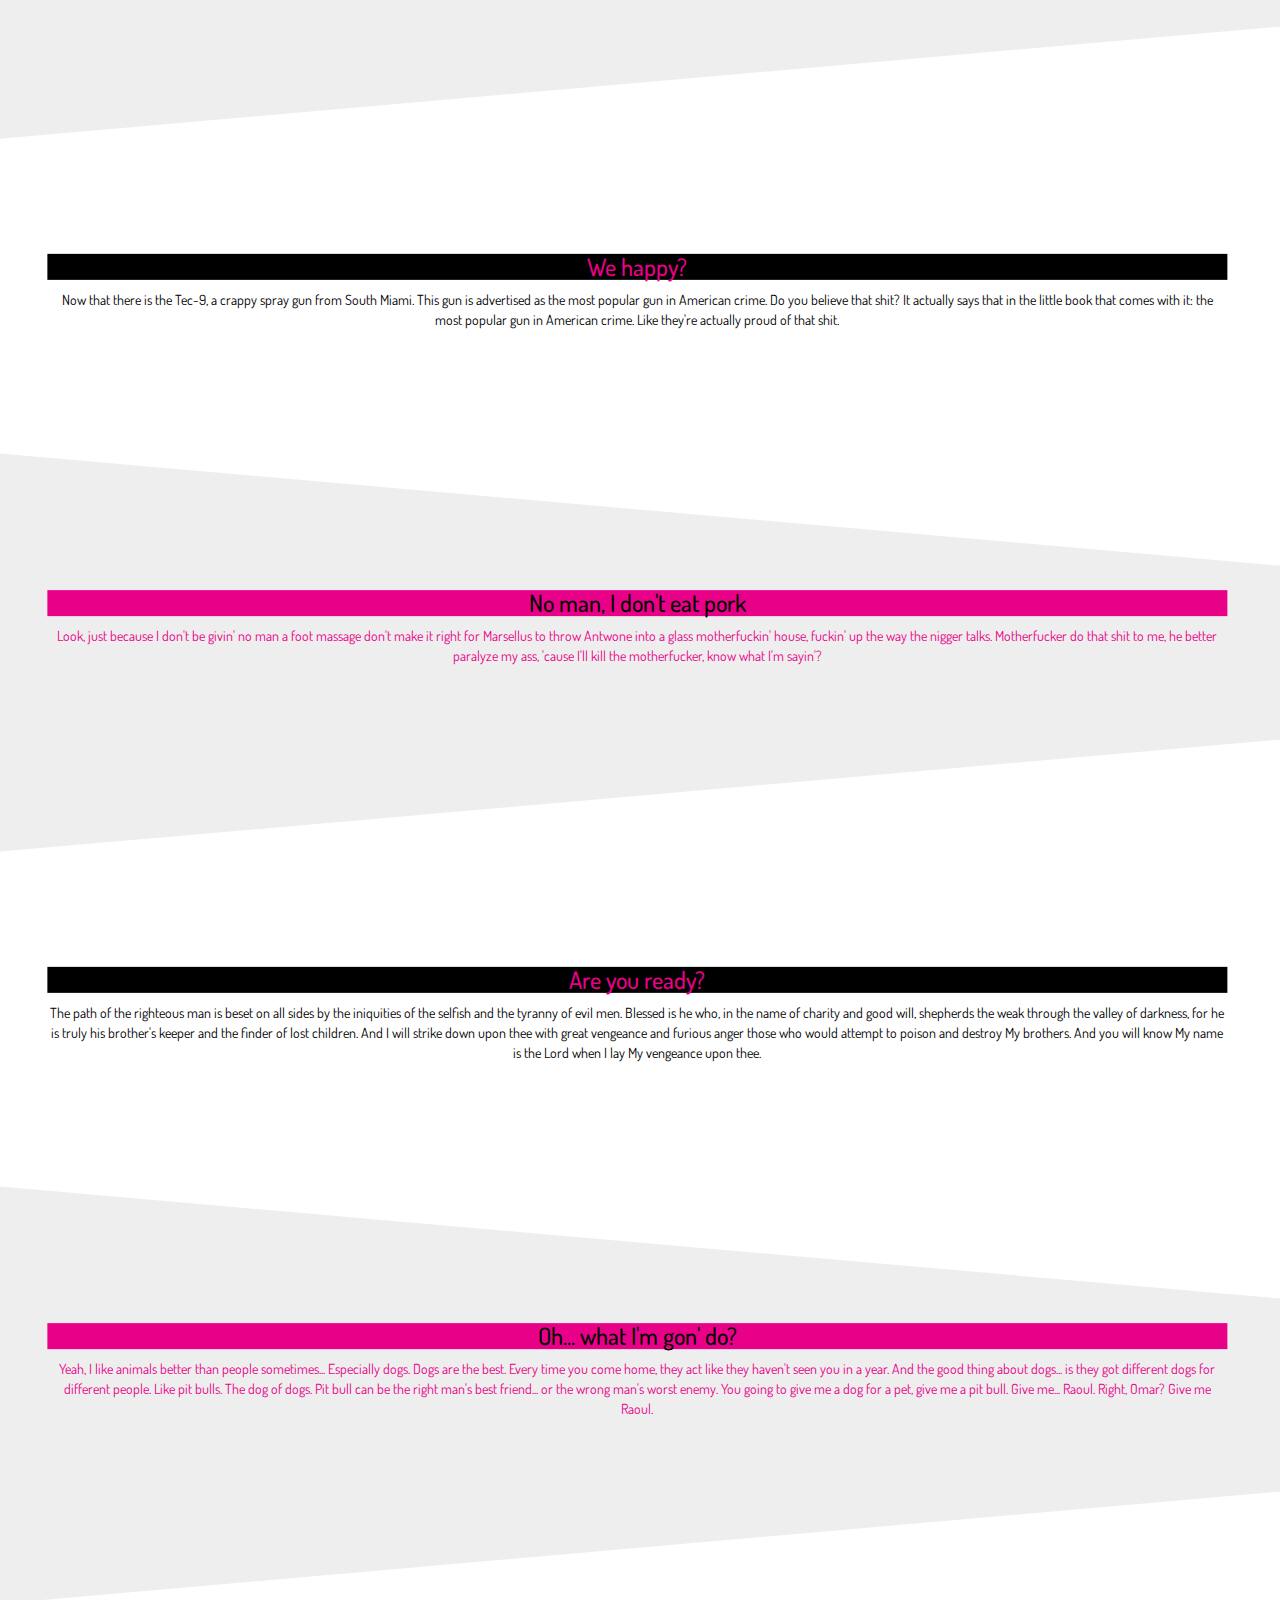
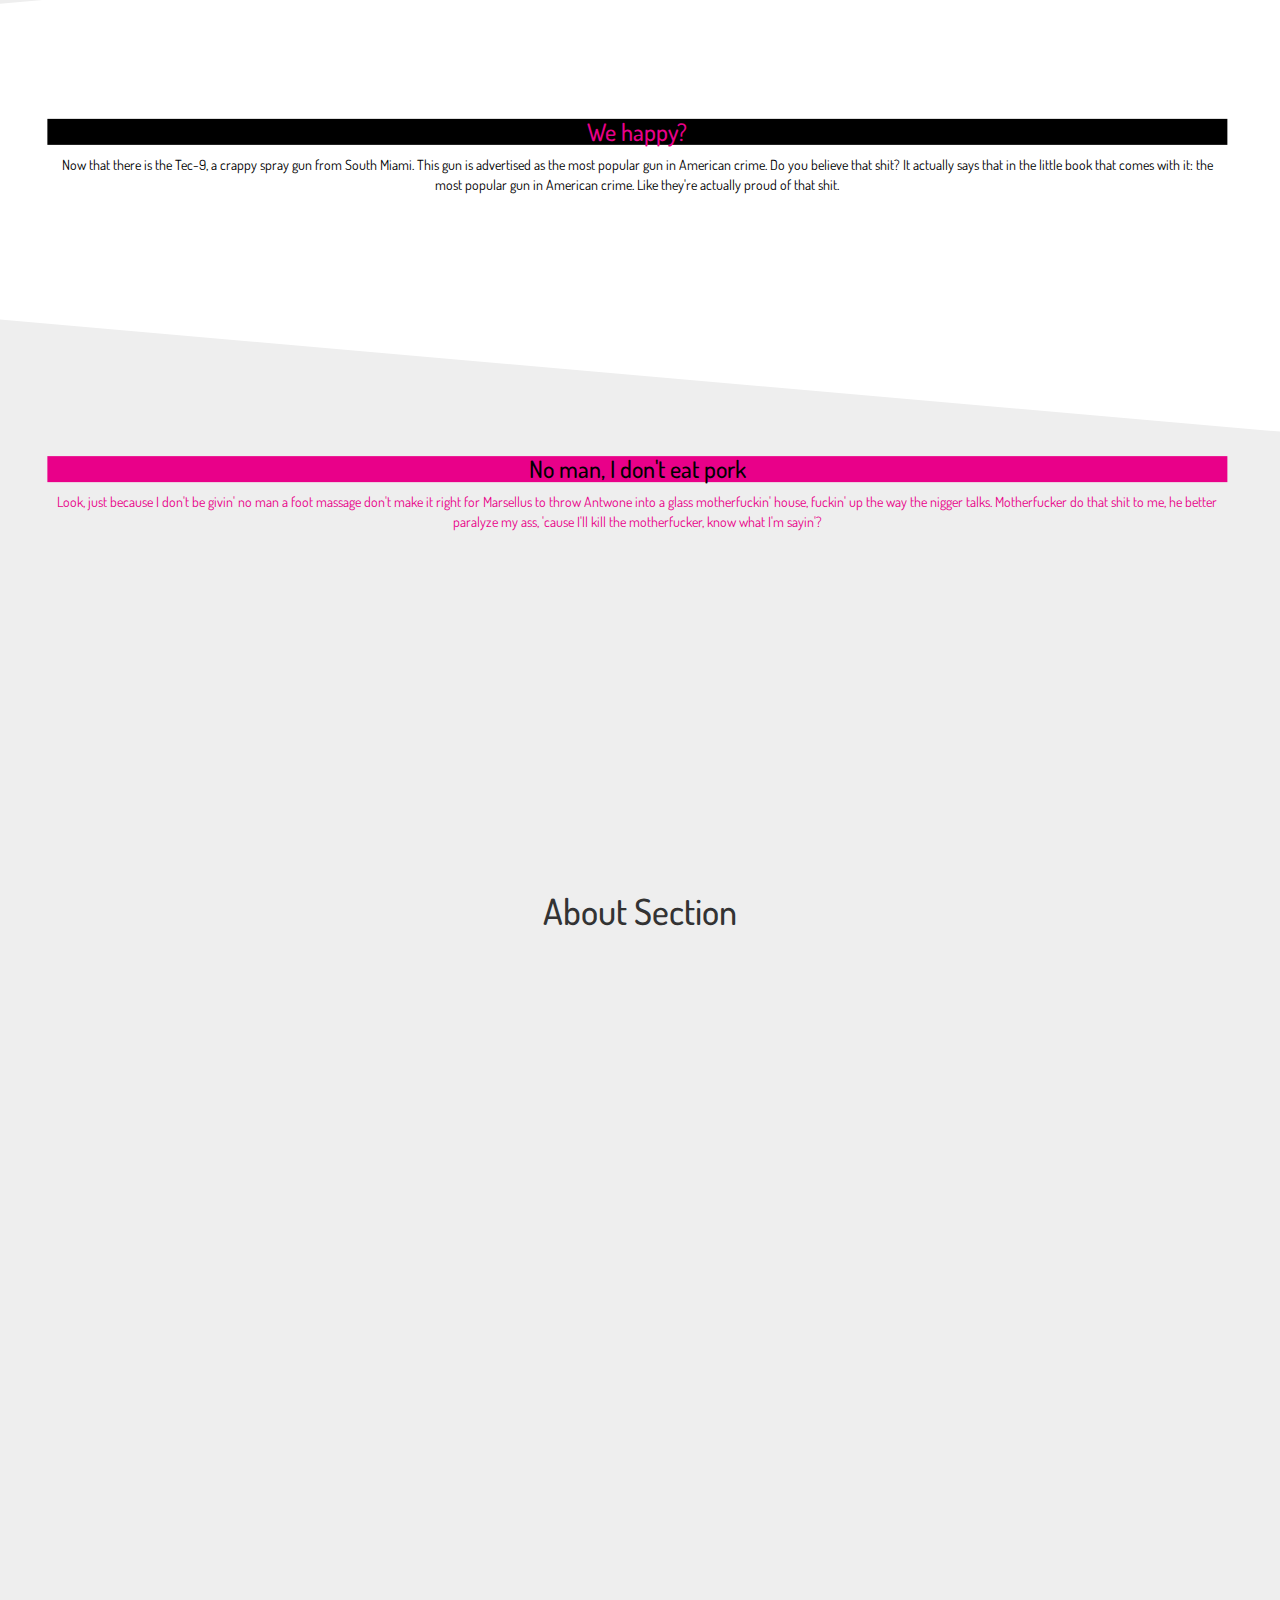
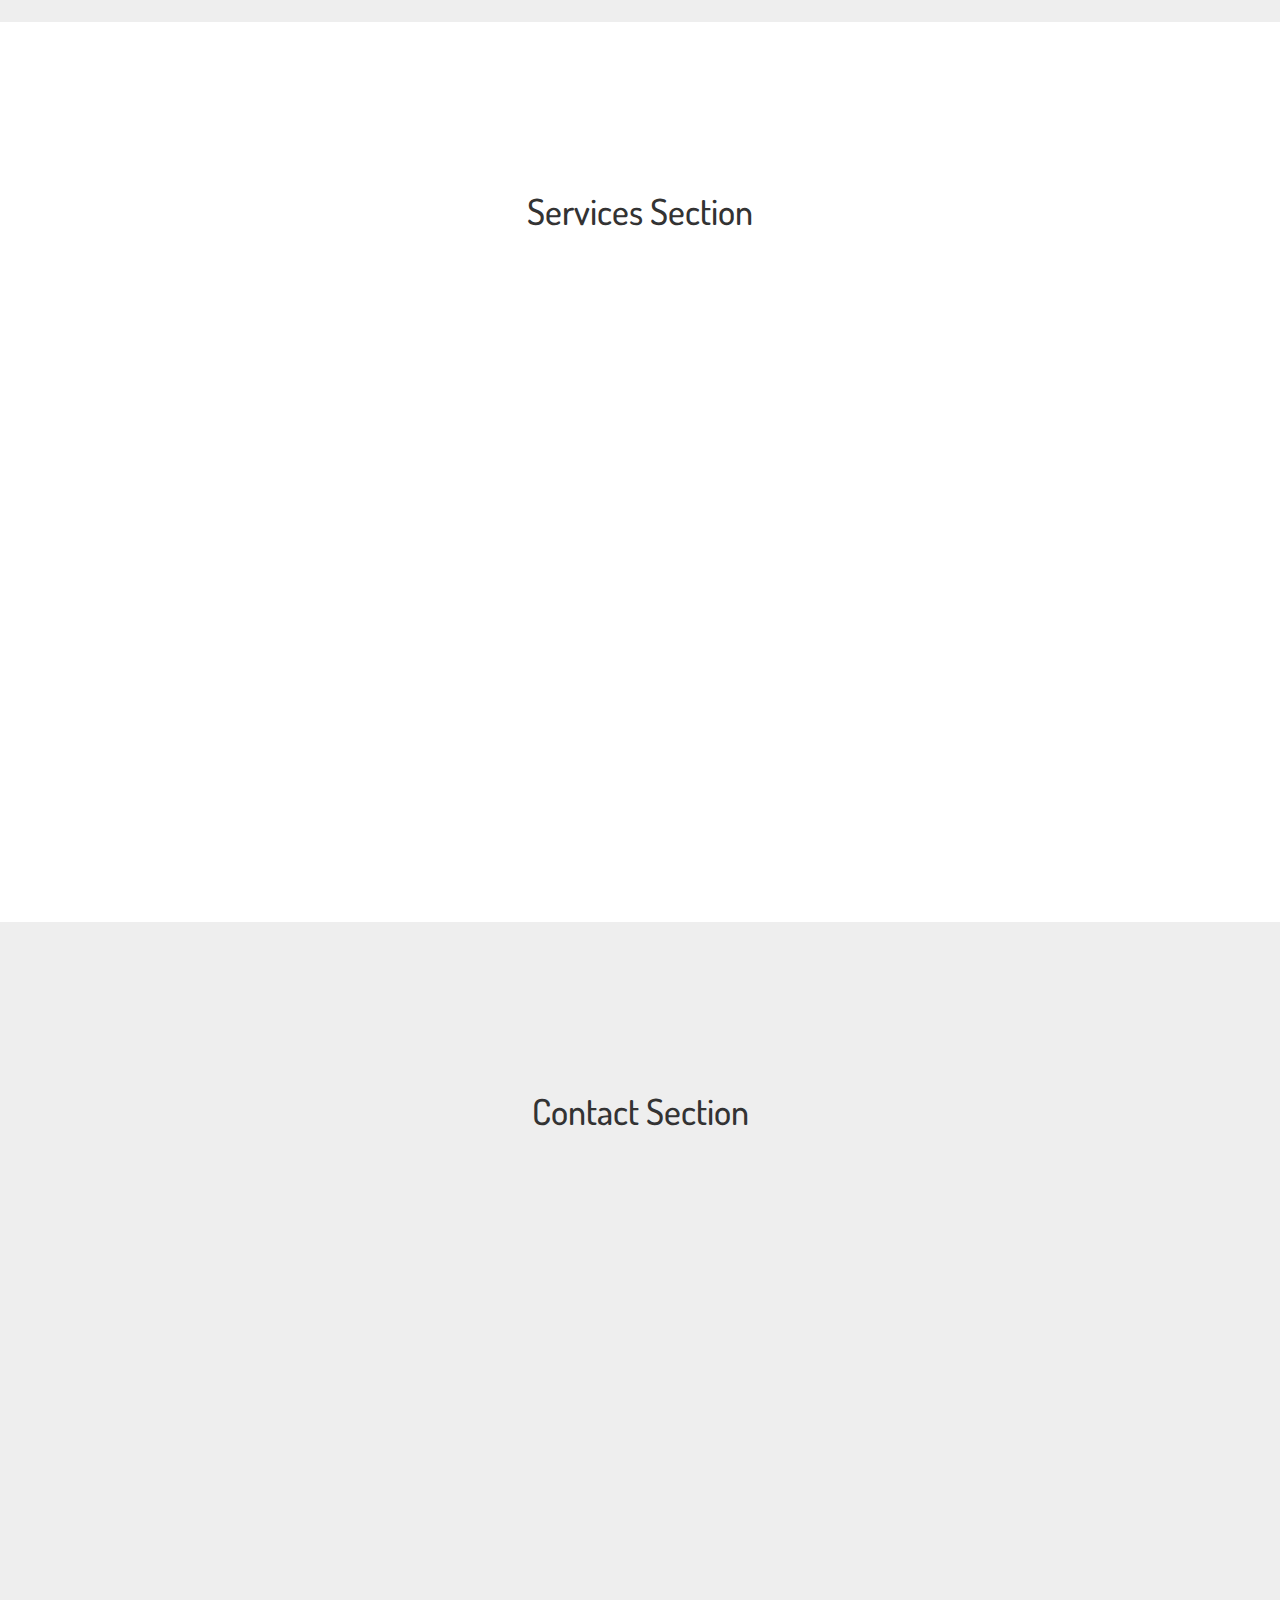
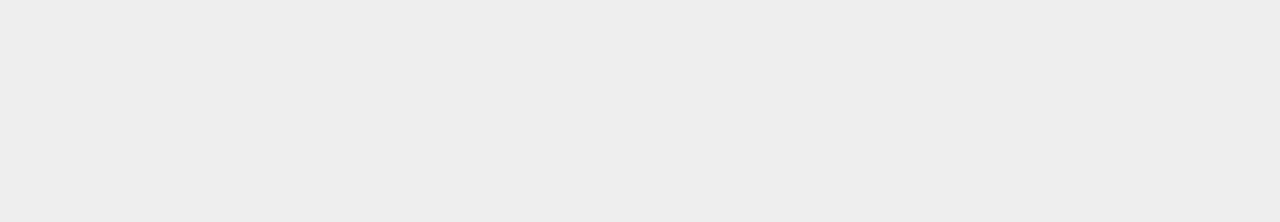
==== commit a77be01b: "Added some content" ====
--- a/index.html
+++ b/index.html
@@ -151,9 +151,28 @@
                               </a>
                             </div>
 					    </div>
-						
-					</article>
-				</div>
+					</article>
+				</div>
+				
+				<div class="se-slope">
+					<article class="se-content">
+						<div class="container">
+						    <div class="row">
+    						    <div class="col-md-6">
+    						       <p class="lead">The concept of Virtual Tools is key to Soli interactions: Virtual Tools are gestures that mimic familiar interactions with physical tools. This metaphor makes it easier to communicate, learn, and remember Soli interactions.</p> 
+    						    </div>
+    						    <div class="col-md-6">
+    						        <center><img src="img/virtual-key_2x.png" class="img-responsive" height="200px" weight="400px"></center>
+    						    </div>
+    						    <div class="col-md-12">
+    						        <h1>Virtual Tool Gestures</h1>
+    						        <p>Imagine an invisible button between your thumb and index fingers – you can press it by tapping your fingers together. Or a Virtual Dial that you turn by rubbing thumb against index finger. Imagine grabbing and pulling a Virtual Slider in thin air. These are the kinds of interactions we are developing and imagining.</p>
+    						    </div>
+						    </div>
+						</div>
+					</article>
+				</div>
+				
 				<div class="se-slope">
 					<article class="se-content">
 						<h3>Oh... what I'm gon' do?</h3>
--- a/css/style1.css
+++ b/css/style1.css
@@ -77,7 +77,7 @@
 	-ms-transform: rotate(-5deg);
 	transform: rotate(-5deg);
 	color: #e90089;
-	padding: 60px 100px 250px 100px;
+	padding: 60px 100px 240px 100px;
 }
 .se-slope:nth-child(even) .se-content{
 	-webkit-transform: rotate(5deg);
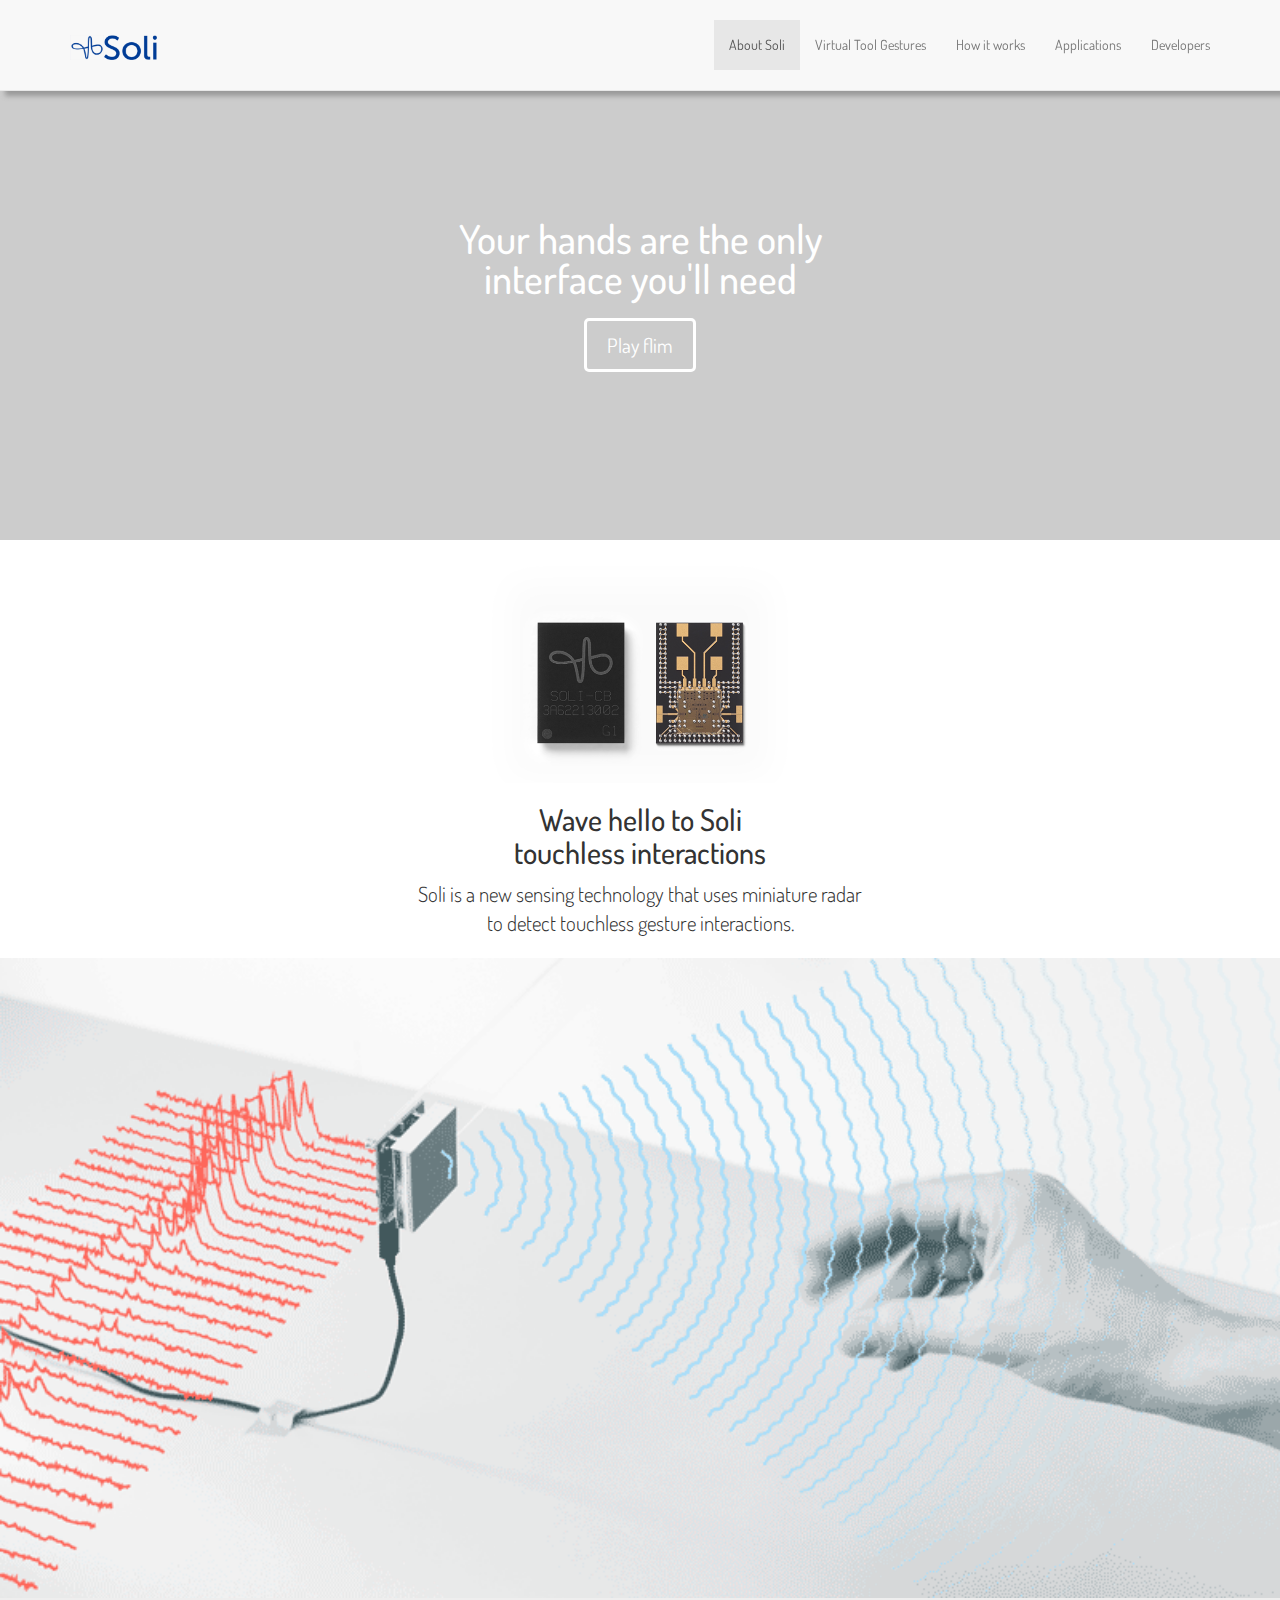
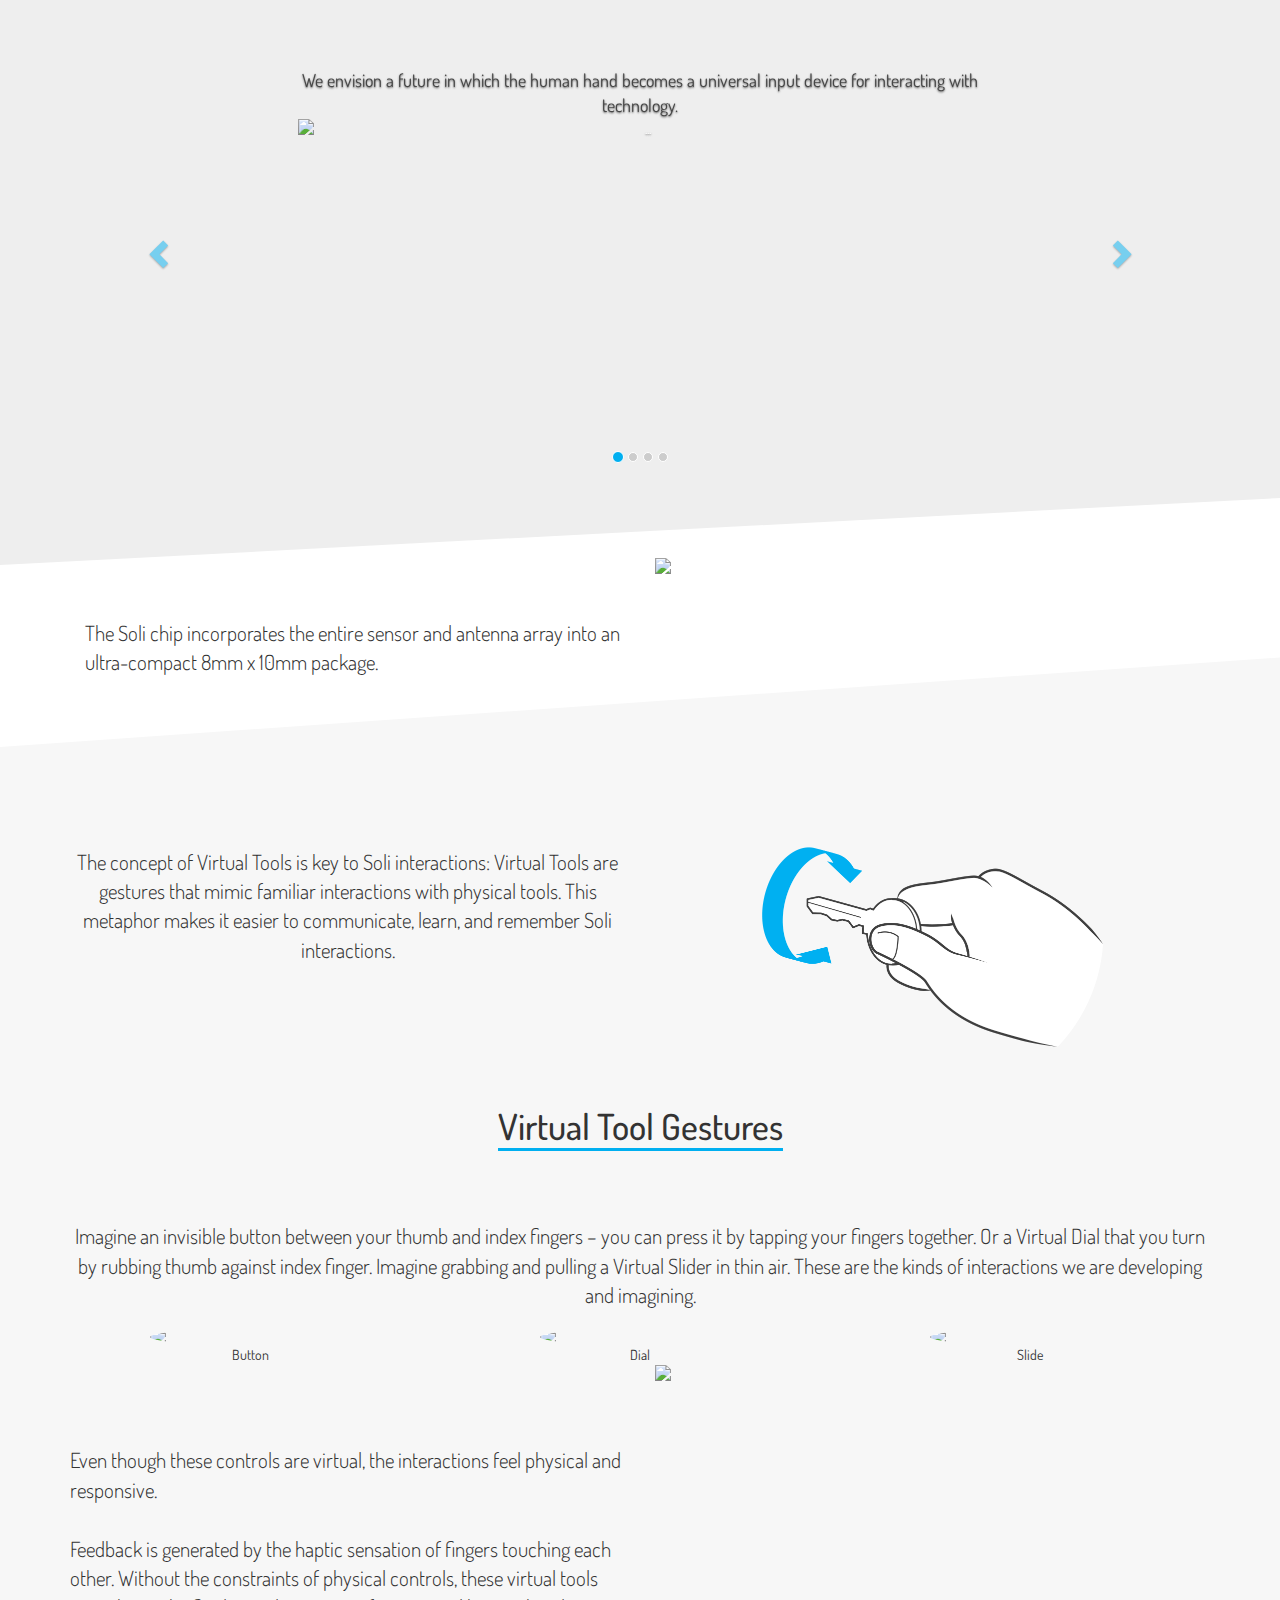
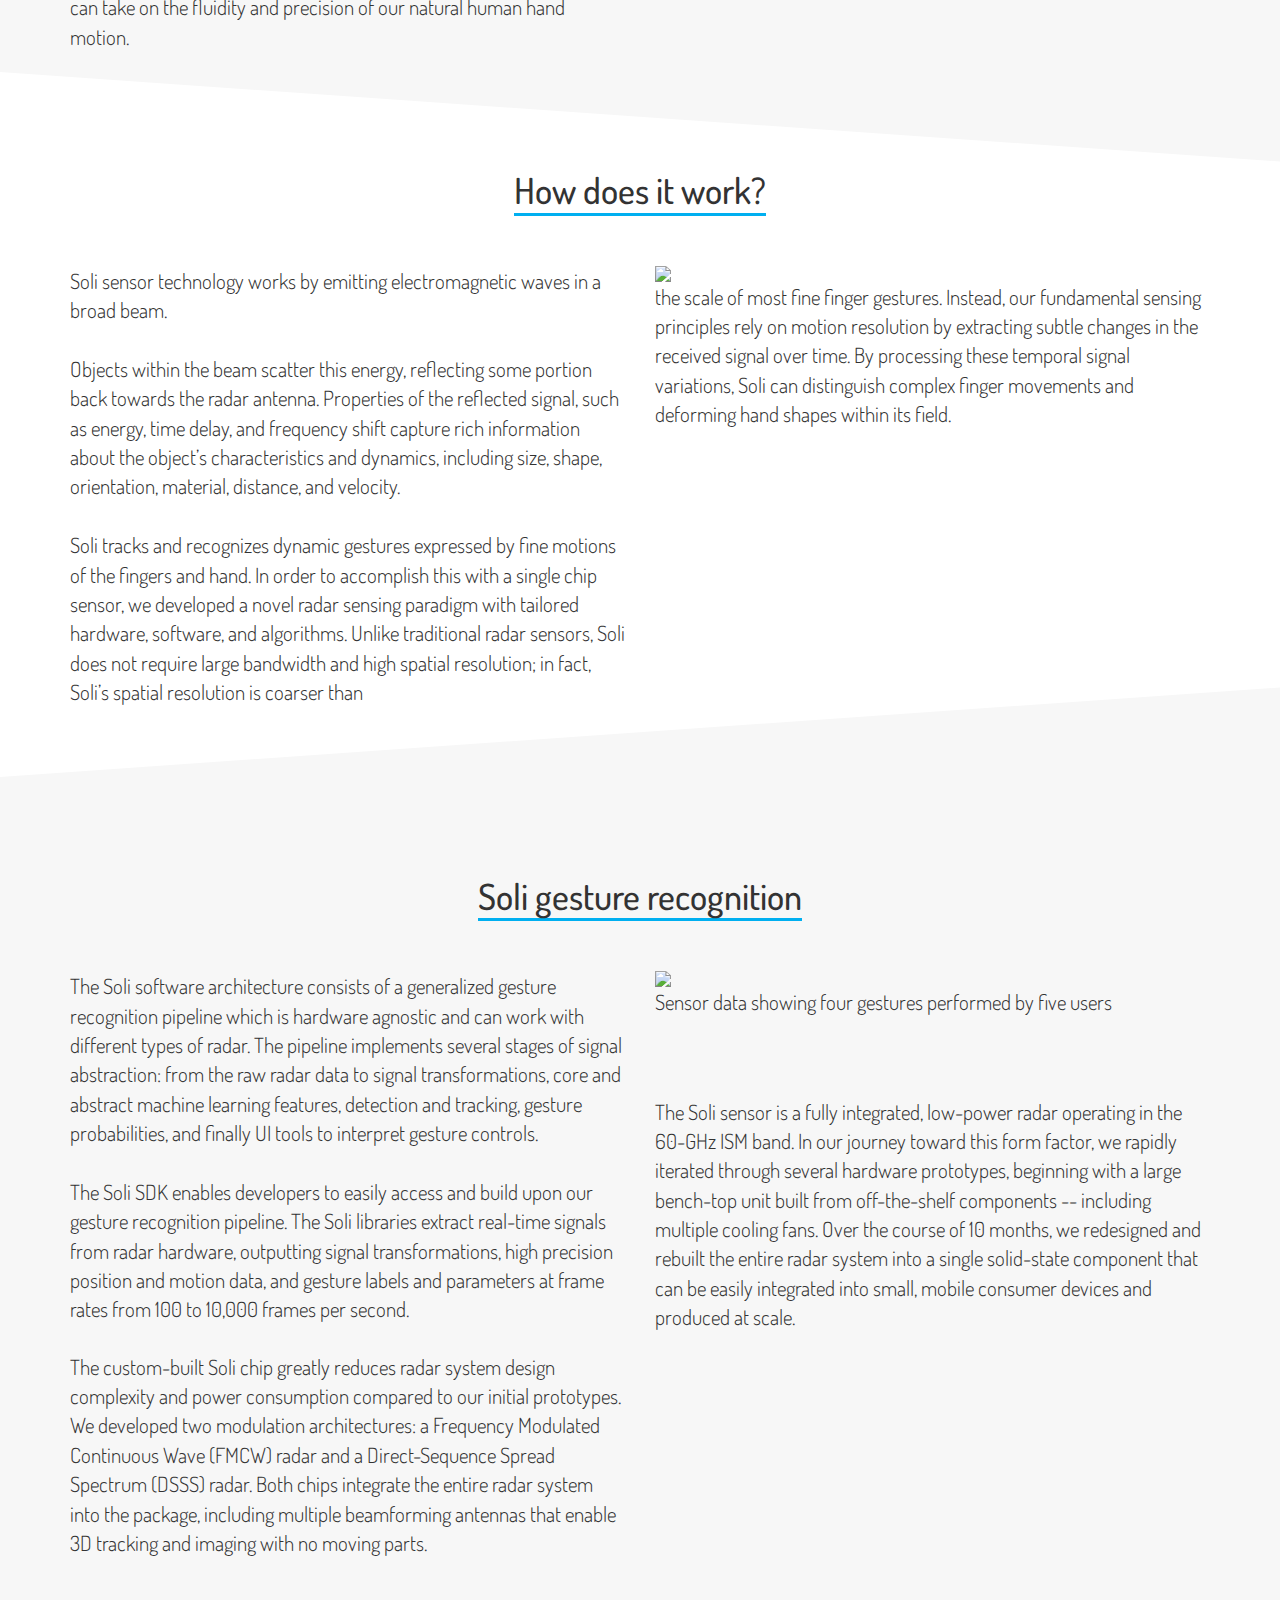
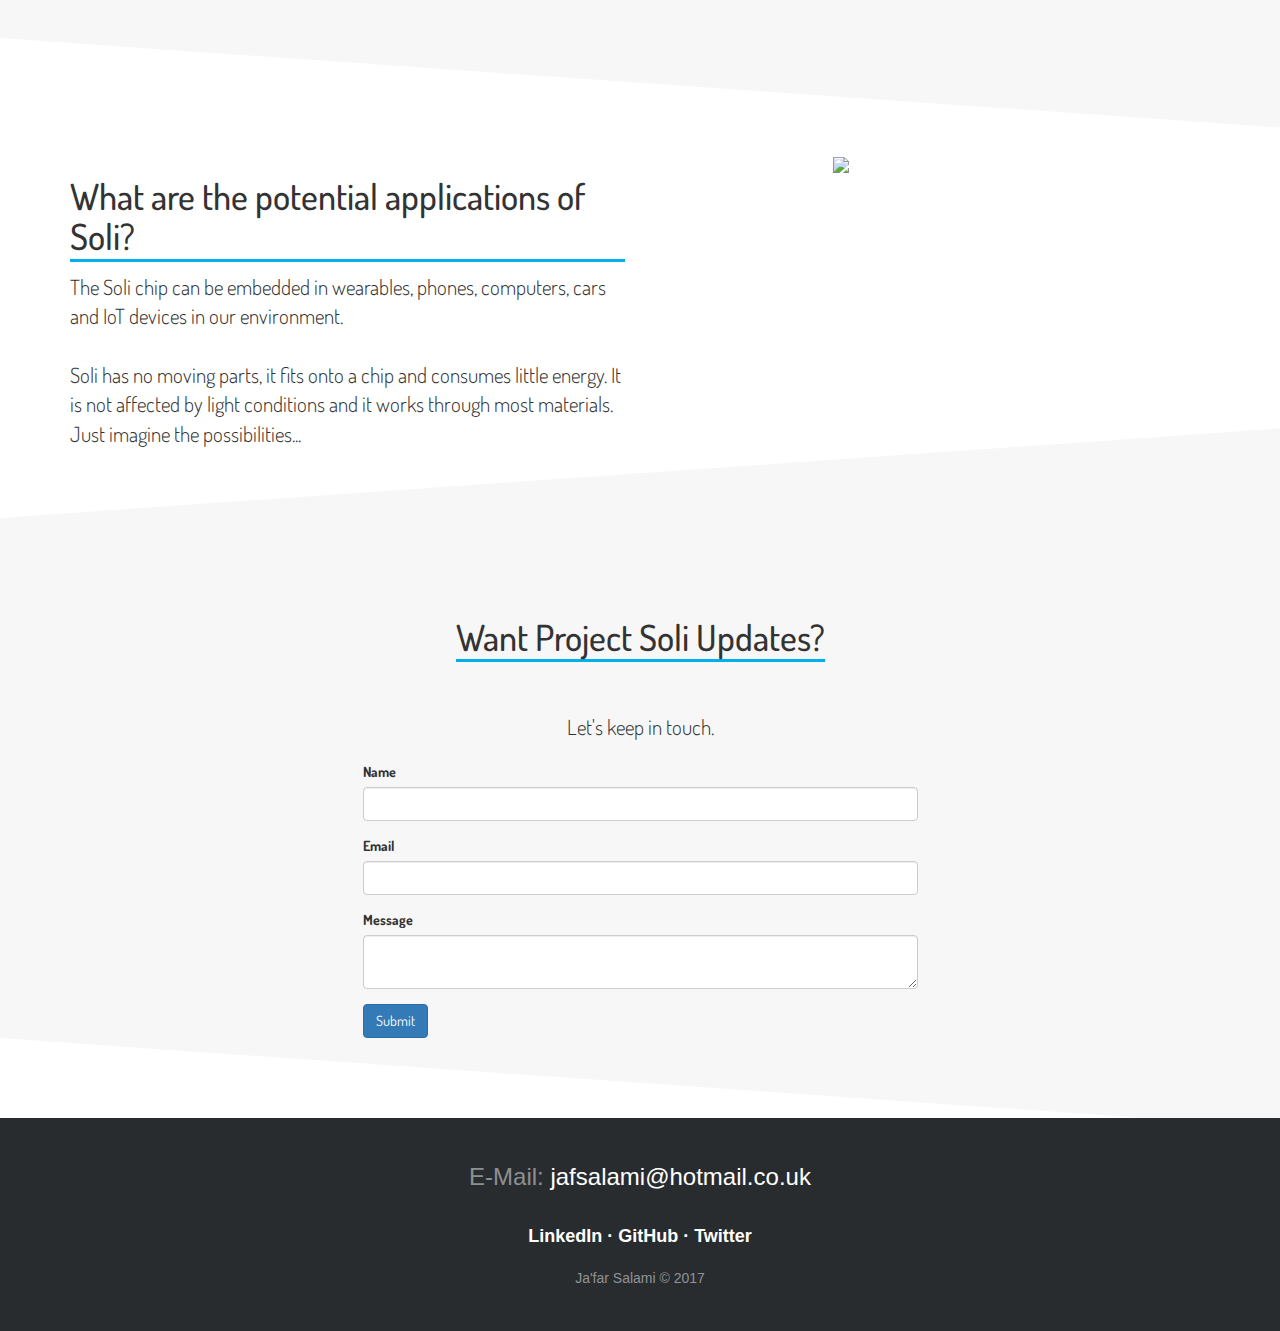
==== commit 38492867: "fixed slanted divs" ====
--- a/index.html
+++ b/index.html
@@ -20,6 +20,7 @@
     <!-- Custom CSS -->
     <link href="css/style.css" rel="stylesheet">
     <link href="css/style1.css" rel="stylesheet">
+    
     <!-- HTML5 Shim and Respond.js IE8 support of HTML5 elements and media queries -->
     <!-- WARNING: Respond.js doesn't work if you view the page via file:// -->
     <!--[if lt IE 9]>
@@ -53,16 +54,16 @@
                         <a class="page-scroll" href="#page-top"></a>
                     </li>
                     <li>
-                        <a class="page-scroll" href="#about">About Soli</a>
-                    </li>
-                    <li>
-                        <a class="page-scroll" href="#services">Virtual Tool Gestures</a>
-                    </li>
-                    <li>
-                        <a class="page-scroll" href="#contact">How it works</a>
-                    </li>
-                    <li>
-                        <a class="page-scroll" href="#contact">Applications </a>
+                        <a class="page-scroll" href="#page-top">About Soli</a>
+                    </li>
+                    <li>
+                        <a class="page-scroll" href="#virtual">Virtual Tool Gestures</a>
+                    </li>
+                    <li>
+                        <a class="page-scroll" href="#howitworks">How it works</a>
+                    </li>
+                    <li>
+                        <a class="page-scroll" href="#applications">Applications </a>
                     </li>
                     <li>
                         <a class="page-scroll" href="#contact">Developers</a>
@@ -93,163 +94,221 @@
             <p class="lead">Soli is a new sensing technology that uses miniature radar <br> to detect touchless gesture interactions.</p>
         </center>
         
-    </div>    
-    
-    <div class="container1">
-    <section class="se-container">
-				<div class="se-slope">
-				    <img src="img/radar-visualisation-loop.gif" width="100%" class="img-responsive">
-					<article class="se-content">
-					    <div class="container">
-					        <div id="carousel-example-generic" class="carousel slide" data-ride="carousel">
-                              <!-- Indicators -->
-                              <ol class="carousel-indicators">
-                                <li data-target="#carousel-example-generic" data-slide-to="0" class="active"></li>
-                                <li data-target="#carousel-example-generic" data-slide-to="1"></li>
-                                <li data-target="#carousel-example-generic" data-slide-to="2"></li>
-                                <li data-target="#carousel-example-generic" data-slide-to="3"></li>
-                              </ol>
-                             
-                              <!-- Wrapper for slides -->
-                              <div class="carousel-inner">
-                                <div class="item active">
-                                  <img src="img/white-solid-color-background.png" alt="...">
-                                  <div class="carousel-caption">
-                                  	<p>We envision a future in which the human hand becomes a universal input device for interacting with technology.</p>
-                                  	<center><img src="https://atap.google.com/soli/static/img/what-is-soli/carousel-illustration-2.png" class="img-responsive" alt="..."></center>
-                                  </div>
-                                </div>
-                                <div class="item">
-                                  <img src="img/white-solid-color-background.png" alt="...">
-                                  <div class="carousel-caption">
-                                  	<p>The sensor tracks sub-millimeter motion at high speeds with great accuracy.</p>
-                                  	<center><img src="https://atap.google.com/soli/static/img/what-is-soli/carousel-illustration-4.png" class="img-responsive" alt="..."></center>
-                                  </div>
-                                </div>
-                                <div class="item">
-                                  <img src="img/white-solid-color-background.png" alt="...">
-                                  <div class="carousel-caption">
-                                  	<p>Soli is a purpose-built interaction sensor that uses radar for motion tracking of the human hand.</p>
-                                  	<center><img src="https://atap.google.com/soli/static/img/what-is-soli/carousel-illustration-3.png" class="img-responsive" alt="..."></center>
-                                  </div>
-                                </div>
-                                <div class="item">
-                                  <img src="img/white-solid-color-background.png" alt="...">
-                                  <div class="carousel-caption">
-                                  	<p>We're creating a ubiquitous gesture interaction language that will allow people to control devices with a simple, universal set of gestures.</p>
-                                  	<center><img src="https://atap.google.com/soli/static/img/what-is-soli/carousel-illustration-1.png" class="img-responsive" alt="..."></center>
-                                  </div>
-                                </div>
-                              </div>
-                             
-                              <!-- Controls -->
-                              <a class="left carousel-control" href="#carousel-example-generic" role="button" data-slide="prev">
-                                <span class="glyphicon glyphicon-chevron-left"></span>
-                              </a>
-                              <a class="right carousel-control" href="#carousel-example-generic" role="button" data-slide="next">
-                                <span class="glyphicon glyphicon-chevron-right"></span>
-                              </a>
-                            </div>
-					    </div>
-					</article>
-				</div>
-				
-				<div class="se-slope">
-					<article class="se-content">
-						<div class="container">
-						    <div class="row">
-    						    <div class="col-md-6">
-    						       <p class="lead">The concept of Virtual Tools is key to Soli interactions: Virtual Tools are gestures that mimic familiar interactions with physical tools. This metaphor makes it easier to communicate, learn, and remember Soli interactions.</p> 
-    						    </div>
-    						    <div class="col-md-6">
-    						        <center><img src="img/virtual-key_2x.png" class="img-responsive" height="200px" weight="400px"></center>
-    						    </div>
-    						    <div class="col-md-12">
-    						        <h1>Virtual Tool Gestures</h1>
-    						        <p>Imagine an invisible button between your thumb and index fingers – you can press it by tapping your fingers together. Or a Virtual Dial that you turn by rubbing thumb against index finger. Imagine grabbing and pulling a Virtual Slider in thin air. These are the kinds of interactions we are developing and imagining.</p>
-    						    </div>
-						    </div>
-						</div>
-					</article>
-				</div>
-				
-				<div class="se-slope">
-					<article class="se-content">
-						<h3>Oh... what I'm gon' do?</h3>
-						<p>Yeah, I like animals better than people sometimes... Especially dogs. Dogs are the best. Every time you come home, they act like they haven't seen you in a year. And the good thing about dogs... is they got different dogs for different people. Like pit bulls. The dog of dogs. Pit bull can be the right man's best friend... or the wrong man's worst enemy. You going to give me a dog for a pet, give me a pit bull. Give me... Raoul. Right, Omar? Give me Raoul. </p>
-					</article>
-				</div>
-				<div class="se-slope">
-					<article class="se-content">
-						<h3>We happy?</h3>
-						<p>Now that there is the Tec-9, a crappy spray gun from South Miami. This gun is advertised as the most popular gun in American crime. Do you believe that shit? It actually says that in the little book that comes with it: the most popular gun in American crime. Like they're actually proud of that shit. </p>
-					</article>
-				</div>
-				<div class="se-slope">
-					<article class="se-content">
-						<h3>No man, I don't eat pork</h3>
-						<p>Look, just because I don't be givin' no man a foot massage don't make it right for Marsellus to throw Antwone into a glass motherfuckin' house, fuckin' up the way the nigger talks. Motherfucker do that shit to me, he better paralyze my ass, 'cause I'll kill the motherfucker, know what I'm sayin'?</p>
-					</article>
-				</div>
-				<div class="se-slope">
-					<article class="se-content">
-						<h3>Are you ready?</h3>
-						<p>The path of the righteous man is beset on all sides by the iniquities of the selfish and the tyranny of evil men. Blessed is he who, in the name of charity and good will, shepherds the weak through the valley of darkness, for he is truly his brother's keeper and the finder of lost children. And I will strike down upon thee with great vengeance and furious anger those who would attempt to poison and destroy My brothers. And you will know My name is the Lord when I lay My vengeance upon thee. </p>
-					</article>
-				</div>
-				<div class="se-slope">
-					<article class="se-content">
-						<h3>Oh... what I'm gon' do?</h3>
-						<p>Yeah, I like animals better than people sometimes... Especially dogs. Dogs are the best. Every time you come home, they act like they haven't seen you in a year. And the good thing about dogs... is they got different dogs for different people. Like pit bulls. The dog of dogs. Pit bull can be the right man's best friend... or the wrong man's worst enemy. You going to give me a dog for a pet, give me a pit bull. Give me... Raoul. Right, Omar? Give me Raoul. </p>
-					</article>
-				</div>
-				<div class="se-slope">
-					<article class="se-content">
-						<h3>We happy?</h3>
-						<p>Now that there is the Tec-9, a crappy spray gun from South Miami. This gun is advertised as the most popular gun in American crime. Do you believe that shit? It actually says that in the little book that comes with it: the most popular gun in American crime. Like they're actually proud of that shit. </p>
-					</article>
-				</div>
-				<div class="se-slope">
-					<article class="se-content">
-						<h3>No man, I don't eat pork</h3>
-						<p>Look, just because I don't be givin' no man a foot massage don't make it right for Marsellus to throw Antwone into a glass motherfuckin' house, fuckin' up the way the nigger talks. Motherfucker do that shit to me, he better paralyze my ass, 'cause I'll kill the motherfucker, know what I'm sayin'?</p>
-					</article>
-				</div>
-			</section>
-			</div>
-
-    <!-- About Section -->
-    <section id="about" class="about-section">
+    </div>
+    
+    <div class="block">
+        <img src="img/radar-visualisation-loop.gif" width="100%" class="img-responsive">
         <div class="container">
-            <div class="row">
-                <div class="col-lg-12">
-                    <h1>About Section</h1>
+	        <div id="carousel-example-generic" class="carousel slide" data-ride="carousel">
+              <!-- Indicators -->
+              <ol class="carousel-indicators">
+                <li data-target="#carousel-example-generic" data-slide-to="0" class="active"></li>
+                <li data-target="#carousel-example-generic" data-slide-to="1"></li>
+                <li data-target="#carousel-example-generic" data-slide-to="2"></li>
+                <li data-target="#carousel-example-generic" data-slide-to="3"></li>
+              </ol>
+             
+              <!-- Wrapper for slides -->
+              <div class="carousel-inner">
+                <div class="item active">
+                  <img src="img/white-solid-color-background.png" alt="...">
+                  <div class="carousel-caption">
+                  	<p>We envision a future in which the human hand becomes a universal input device for interacting with technology.</p>
+                  	<center><img src="https://atap.google.com/soli/static/img/what-is-soli/carousel-illustration-2.png" class="img-responsive" alt="..."></center>
+                  </div>
                 </div>
+                <div class="item">
+                  <img src="img/white-solid-color-background.png" alt="...">
+                  <div class="carousel-caption">
+                  	<p>The sensor tracks sub-millimeter motion at high speeds with great accuracy.</p>
+                  	<center><img src="https://atap.google.com/soli/static/img/what-is-soli/carousel-illustration-4.png" class="img-responsive" alt="..."></center>
+                  </div>
+                </div>
+                <div class="item">
+                  <img src="img/white-solid-color-background.png" alt="...">
+                  <div class="carousel-caption">
+                  	<p>Soli is a purpose-built interaction sensor that uses radar for motion tracking of the human hand.</p>
+                  	<center><img src="https://atap.google.com/soli/static/img/what-is-soli/carousel-illustration-3.png" class="img-responsive" alt="..."></center>
+                  </div>
+                </div>
+                <div class="item">
+                  <img src="img/white-solid-color-background.png" alt="...">
+                  <div class="carousel-caption">
+                  	<p>We're creating a ubiquitous gesture interaction language that will allow people to control devices with a simple, universal set of gestures.</p>
+                  	<center><img src="https://atap.google.com/soli/static/img/what-is-soli/carousel-illustration-1.png" class="img-responsive" alt="..."></center>
+                  </div>
+                </div>
+              </div>
+             
+              <!-- Controls -->
+              <a class="left carousel-control" href="#carousel-example-generic" role="button" data-slide="prev">
+                <span class="glyphicon glyphicon-chevron-left"></span>
+              </a>
+              <a class="right carousel-control" href="#carousel-example-generic" role="button" data-slide="next">
+                <span class="glyphicon glyphicon-chevron-right"></span>
+              </a>
             </div>
-        </div>
-    </section>
-
-    <!-- Services Section -->
-    <section id="services" class="services-section">
+	    </div>
+    </div>
+    
+   <div class="block3">
+      <div class="container">
+          <div class="col-md-6">
+              <p class="lead">The Soli chip incorporates the entire sensor and antenna array into an ultra-compact 8mm x 10mm package.</p>
+          </div>
+          <div class="col-md-6">
+              <img src="https://atap.google.com/soli/static/img/soli-chip/chip-quarter-shot_2x.png" class="img-responsive">
+          </div>
+      </div>
+    </div>
+    
+    <div class="block2" id="virtual">
         <div class="container">
-            <div class="row">
-                <div class="col-lg-12">
-                    <h1>Services Section</h1>
-                </div>
-            </div>
-        </div>
-    </section>
-
-    <!-- Contact Section -->
-    <section id="contact" class="contact-section">
-        <div class="container">
-            <div class="row">
-                <div class="col-lg-12">
-                    <h1>Contact Section</h1>
-                </div>
-            </div>
-        </div>
-    </section>
+		    <div class="row">
+			    <div class="col-md-6">
+			       <p class="lead text-center">The concept of Virtual Tools is key to Soli interactions: Virtual Tools are gestures that mimic familiar interactions with physical tools. This metaphor makes it easier to communicate, learn, and remember Soli interactions.</p> 
+			    </div>
+			    <div class="col-md-6">
+			        <center><img src="img/virtual-key_2x.png" class="img-responsive" height="200px" weight="400px"></center>
+			    </div>
+			    <div class="col-md-12">
+			        <br><br>
+			        <center><h1 class="section-title text-center">Virtual Tool Gestures</h1></center>
+			        <br><br><br>
+			        <p class="lead text-center">Imagine an invisible button between your thumb and index fingers – you can press it by tapping your fingers together. Or a Virtual Dial that you turn by rubbing thumb against index finger. Imagine grabbing and pulling a Virtual Slider in thin air. These are the kinds of interactions we are developing and imagining.</p>
+			    </div>
+			    <div class="col-md-4">
+			        <center><img id="imgDino" class="still img-circle img-responsive" src="https://atap.google.com/soli/static/img/gestures/button-still.jpg" /></center>
+			        <center><caption>Button</caption></center>
+			    </div>
+			    <div class="col-md-4">
+			        <center><img id="imgDiall" class="still img-circle img-responsive" src="https://atap.google.com/soli/static/img/gestures/dial-still.jpg" /></center>
+			        <center><caption>Dial</caption></center>
+			    </div>
+			    <div class="col-md-4">
+			        <center><img id="imgSlide" class="still img-circle img-responsive" src="https://atap.google.com/soli/static/img/gestures/slider-still.jpg" /></center>
+			        <center><caption>Slide</caption></center>
+			    </div>
+			    <div class="col-md-6">
+			         <br><br> <br><br> 
+			       <p class="lead">Even though these controls are virtual, the interactions feel physical and responsive. <br><br>Feedback is generated by the haptic sensation of fingers touching each other. Without the constraints of physical controls, these virtual tools can take on the fluidity and precision of our natural human hand motion.</p> 
+			    </div>
+			    <div class="col-md-6">
+			        <center><img src="https://atap.google.com/soli/static/img/gestures/soli-virtual-tools-xy-3.gif" class="img-responsive" height="200px" weight="400px"></center>
+			    </div>
+		    </div>
+		</div>
+    </div>
+    
+    <div class="block3" id="howitworks">
+        <br><br><br><br>
+        <center><h1 class="section-title">How does it work?</h1></center>
+		<br><br>
+		<div class="container">
+		    <div class="row">
+		<div class="col-md-6">
+		    <p class="lead">Soli sensor technology works by emitting electromagnetic waves in a broad beam.<br><br>Objects within the beam scatter this energy, reflecting some portion back towards the radar antenna. Properties of the reflected signal, such as energy, time delay, and frequency shift capture rich information about the object’s characteristics and dynamics, including size, shape, orientation, material, distance, and velocity. <br><br> Soli tracks and recognizes dynamic gestures expressed by fine motions of the fingers and hand. In order to accomplish this with a single chip sensor, we developed a novel radar sensing paradigm with tailored hardware, software, and algorithms. Unlike traditional radar sensors, Soli does not require large bandwidth and high spatial resolution; in fact, Soli’s spatial resolution is coarser than </p>
+		</div>
+		<div class="col-md-6">
+		    <img src="https://atap.google.com/soli/static/img/how-it-works/how-it-works-software.png" class="img-responsive">
+		    <p class="lead">the scale of most fine finger gestures. Instead, our fundamental sensing principles rely on motion resolution by extracting subtle changes in the received signal over time. By processing these temporal signal variations, Soli can distinguish complex finger movements and deforming hand shapes within its field.</p>
+		    <br><br><br>
+		</div>
+		</div>
+		</div>
+    </div>
+    
+    
+    <div class="block2">
+        <br><br><br><br>
+        <center><h1 class="section-title">Soli gesture recognition</h1></center>
+		<br><br>
+		<div class="container">
+		    <div class="row">
+		<div class="col-md-6">
+		    <p class="lead">The Soli software architecture consists of a generalized gesture recognition pipeline which is hardware agnostic and can work with different types of radar. The pipeline implements several stages of signal abstraction: from the raw radar data to signal transformations, core and abstract machine learning features, detection and tracking, gesture probabilities, and finally UI tools to interpret gesture controls.<br><br>The Soli SDK enables developers to easily access and build upon our gesture recognition pipeline. The Soli libraries extract real-time signals from radar hardware, outputting signal transformations, high precision position and motion data, and gesture labels and parameters at frame rates from 100 to 10,000 frames per second.</p>
+		</div>
+		<div class="col-md-6">
+		    <img src="https://atap.google.com/soli/static/img/gesture-recognition/range-doppler-collage.png" class="img-responsive">
+		    <p class="lead">Sensor data showing four gestures performed by five users</p>
+		    <br><br><br>
+		</div>
+		<br><br><br>
+		<img src="https://atap.google.com/soli/static/img/gesture-recognition/chip-prototypes-collage_2x.jpg" class="img-responsive">
+		<div class="col-md-6">
+		    <p class="lead">The Soli sensor is a fully integrated, low-power radar operating in the 60-GHz ISM band. In our journey toward this form factor, we rapidly iterated through several hardware prototypes, beginning with a large bench-top unit built from off-the-shelf components -- including multiple cooling fans. Over the course of 10 months, we redesigned and rebuilt the entire radar system into a single solid-state component that can be easily integrated into small, mobile consumer devices and produced at scale.</p>
+		</div>
+		<div class="col-md-6">
+		    <p class="lead">The custom-built Soli chip greatly reduces radar system design complexity and power consumption compared to our initial prototypes. We developed two modulation architectures: a Frequency Modulated Continuous Wave (FMCW) radar and a Direct-Sequence Spread Spectrum (DSSS) radar. Both chips integrate the entire radar system into the package, including multiple beamforming antennas that enable 3D tracking and imaging with no moving parts.</p>
+		    <br><br><br>
+		</div>
+		
+		</div>
+		</div>
+    </div>
+    <div class="block3" id="applications">
+        <br><br><br><br>
+		<br><br>
+		<div class="container">
+		    <div class="row">
+		<div class="col-md-6">
+		    <h1 class="section-title">What are the potential applications of Soli?</h1>
+		    <p class="lead">The Soli chip can be embedded in wearables, phones, computers, cars and IoT devices in our environment.<br><br>Soli has no moving parts, it fits onto a chip and consumes little energy. It is not affected by light conditions and it works through most materials. Just imagine the possibilities...</p>
+		</div>
+		<div class="col-md-6">
+		    <center><img src="https://atap.google.com/soli/static/img/applications/applications-chip_2x.png" width="200px" class="img-responsive"></center>
+		    <br><br><br>
+		</div>
+		</div>
+		</div>
+    </div>
+    <div class="block2">
+        <br><br><br><br>
+        <center><h1 class="section-title">Want Project Soli Updates?</h1></center>
+		<br><br>
+		<p class="lead text-center">Let's keep in touch.</p>
+		<div class="container">
+		    <div class="row">
+		        <div class="col-md-6 col-md-offset-3">
+		              <form action="https://api.formbucket.com/f/c2K3QTQ" method="post">
+                        <div class="form-group">
+                          <label for="name">Name</label>
+                          <input class="form-control" id="name" type="text" name="Name">
+                        </div>
+                        <div class="form-group">
+                          <label for="email">Email</label>
+                          <input class="form-control" id="email" type="email" name="Email">
+                        </div>
+                        <div class="form-group">
+                          <label for="message">Message</label>
+                          <textarea class="form-control" id="message" name="Message"></textarea>
+                        </div>
+                        <input class="btn btn-primary" type="submit" value="Submit" />
+                      </form>
+		        </div>
+		
+		    </div>
+		</div>
+    </div>
+    <br><br><br><br>
+    
+    <footer class="footer-basic-centered">
+
+			<p class="footer-company-motto">E-Mail: <a href="mailto:jafsalami@hotmail.co.uk" style="color:white;text-decoration: none;">jafsalami@hotmail.co.uk</a></p>
+
+			<p class="footer-links">
+				<a href="https://uk.linkedin.com/in/jafarosalami" style="color:white;">LinkedIn <i class="fa fa-linkedin-square" aria-hidden="true"></i></a>
+				·
+				<a href="https://github.com/jafar70" style="color:white;">GitHub <i class="fa fa-github" aria-hidden="true"></i></a>
+				·
+				<a href="https://twitter.com/JafarSalami" style="color:white;">Twitter <i class="fa fa-twitter" aria-hidden="true"></i></a>
+			</p>
+
+			<p class="footer-company-name">Ja'far Salami &copy; 2017</p>
+
+		</footer>
+
+
 
     <!-- jQuery -->
     <script src="js/jquery.js"></script>
--- a/css/style1.css
+++ b/css/style1.css
@@ -125,3 +125,168 @@
 		
 	}
 }
+
+p{
+  background:transparent;
+  margin: 0;
+}
+
+.block{
+  margin: 0;
+	min-height: 200px;
+	width: 100%;
+	position: relative;
+	background: rgba(238,238,238,9);
+}
+.block:after{
+	content: '';
+	width: 100%;
+	height: 100%;
+	position: absolute;
+	background: inherit;
+	z-index: -1;
+	bottom: 0;
+	transform-origin: right bottom;
+	transform: skewY(-3deg);
+  margin: 0px;
+}
+
+.block3{
+	width: 100%;
+	position: relative;
+	padding-bottom:50px;
+}
+
+.block3 > .container > .col-md-6 > p{
+  margin-top: 120px;
+}
+
+.block3 > .container > .col-md-6 > img{
+  margin-top: 60px;
+}
+
+.block3:after{
+	content: '';
+	width: 100%;
+	height: 100%;
+	position: absolute;
+	background: inherit;
+	z-index: -1;
+	bottom: 0;
+	transform-origin: right bottom;
+	transform: skewY(-5deg);
+}
+
+.block2{
+	width: 100%;
+	position: relative;
+	background: rgba(247,247,247,9);
+}
+.block2:after{
+	content: '';
+	width: 100%;
+	height: 100%;
+	position: absolute;
+	background: inherit;
+	z-index: -1;
+	bottom: 0;
+	transform-origin: left center;
+	transform: skewY(-4deg);
+}
+
+.block2:before{
+	content: '';
+	width: 100%;
+	height: 100%;
+	position: absolute;
+	background: inherit;
+	z-index: -1;
+	bottom: 0;
+	transform-origin: left bottom;
+	transform: skewY(4deg);
+}
+
+.section-title{
+	display:inline-block;
+    border-bottom:3px solid #00aff0;
+    padding-bottom:2px;
+}
+
+.still, .animation{
+	width: 200px;
+}
+
+.gifhover > li {
+	display:inline;
+}
+
+.gifhover > li {
+	list-style: none;
+}
+
+#virtual{
+	padding-top: 100px;
+}
+
+.footer-basic-centered{
+	background-color: #292c2f;
+	box-shadow: 0 1px 1px 0 rgba(0, 0, 0, 0.12);
+	box-sizing: border-box;
+	width: 100%;
+	text-align: center;
+	font: normal 18px sans-serif;
+
+	padding: 45px;
+}
+
+.footer-basic-centered .footer-company-motto{
+	color:  #8d9093;
+	font-size: 24px;
+	margin: 0;
+}
+
+.footer-basic-centered .footer-company-name{
+	color:  #8f9296;
+	font-size: 14px;
+	margin: 0;
+}
+
+.footer-basic-centered .footer-links{
+	list-style: none;
+	font-weight: bold;
+	color:  #ffffff;
+	padding: 35px 0 23px;
+	margin: 0;
+}
+
+.footer-basic-centered .footer-links a{
+	display:inline-block;
+	text-decoration: none;
+	color: inherit;
+}
+
+/* If you don't want the footer to be responsive, remove these media queries */
+
+@media (max-width: 600px) {
+
+	.footer-basic-centered{
+		padding: 35px;
+	}
+
+	.footer-basic-centered .footer-company-motto{
+		font-size: 18px;
+	}
+
+	.footer-basic-centered .footer-company-name{
+		font-size: 12px;
+	}
+
+	.footer-basic-centered .footer-links{
+		font-size: 14px;
+		padding: 25px 0 20px;
+	}
+
+	.footer-basic-centered .footer-links a{
+		line-height: 1.8;
+	}
+}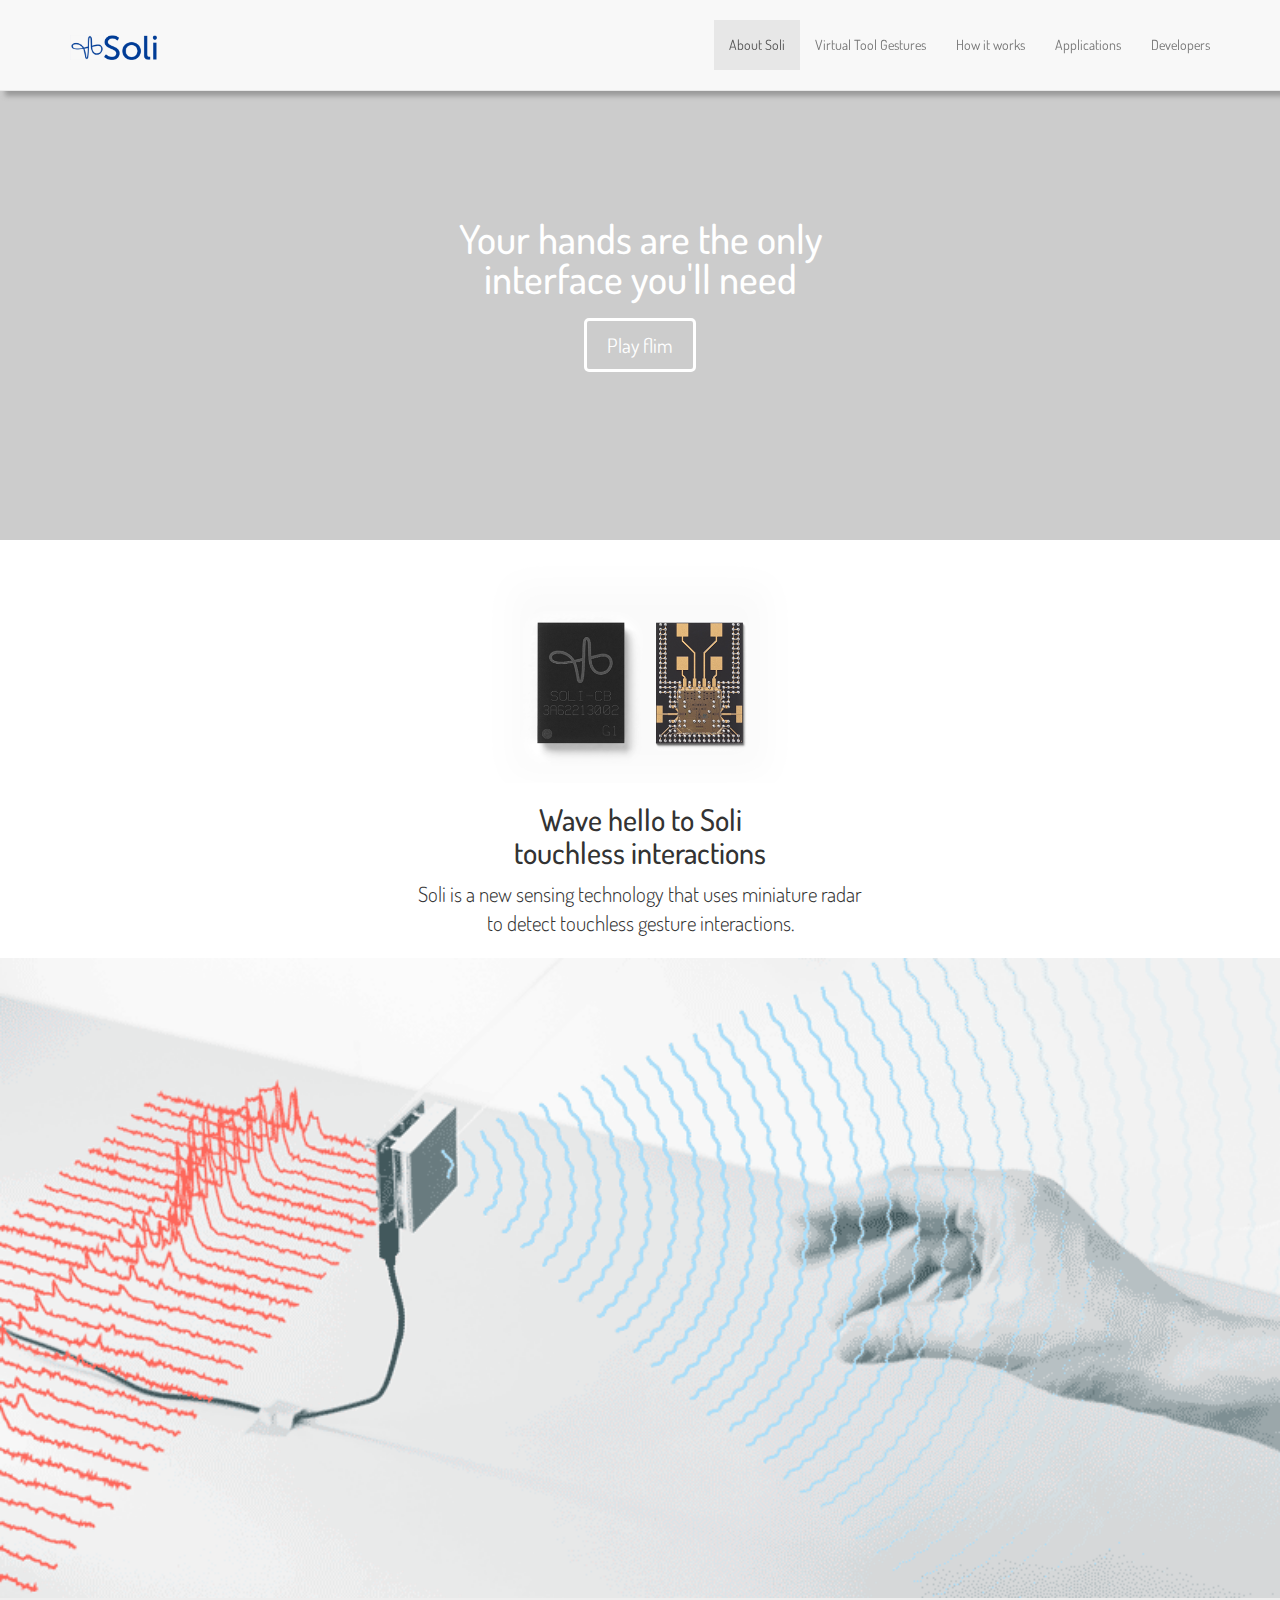
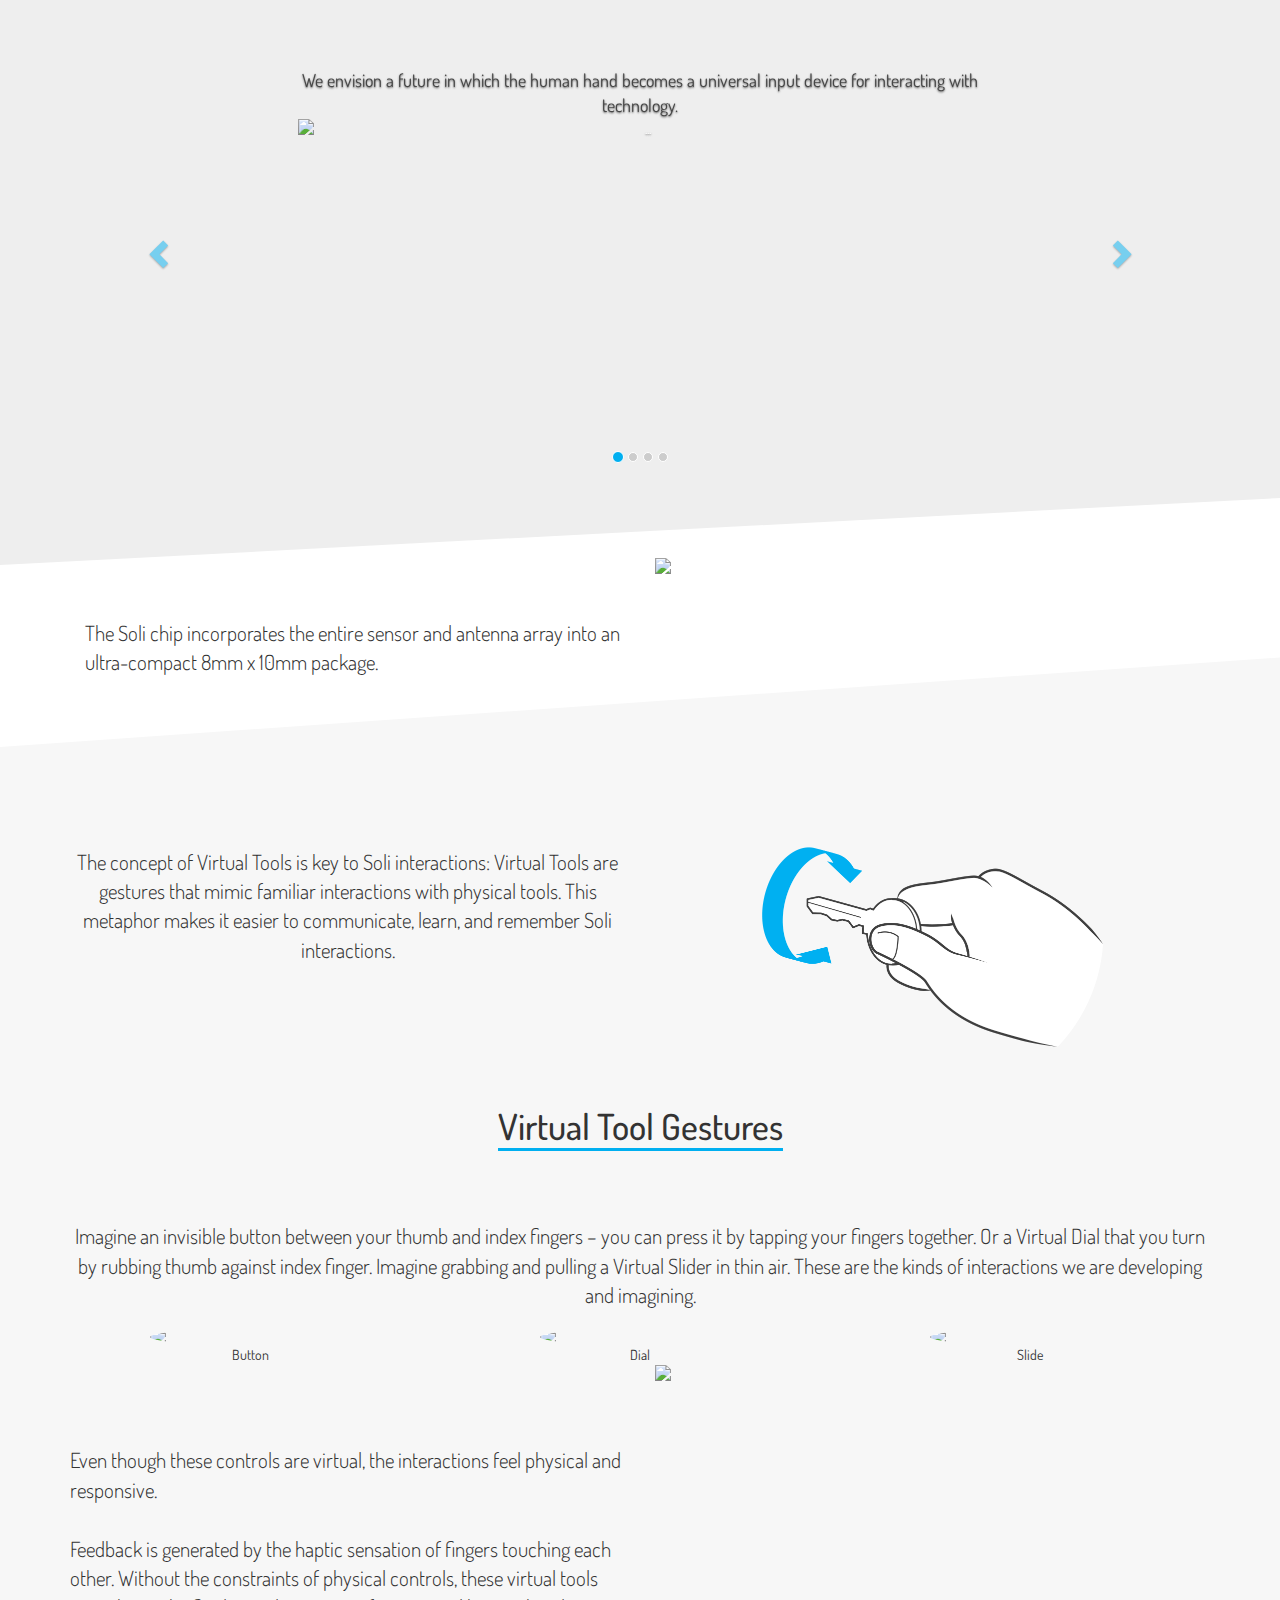
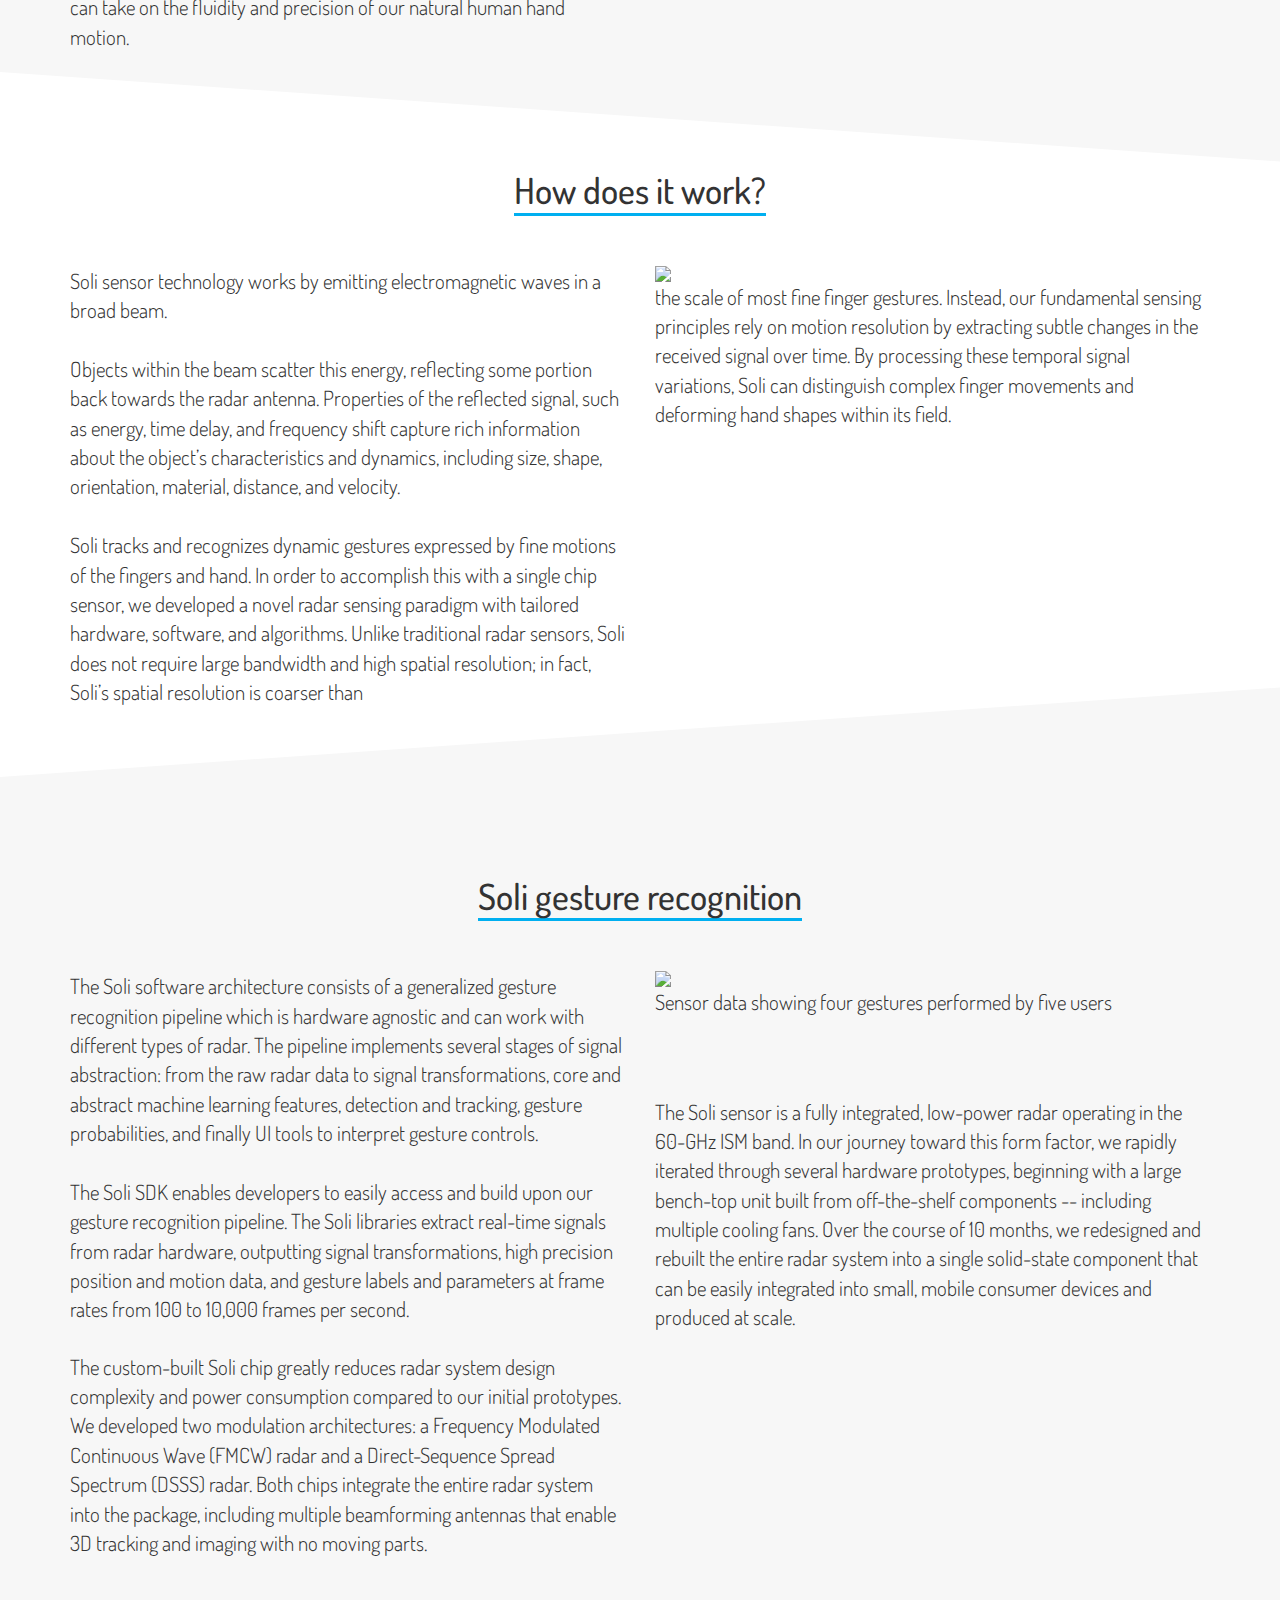
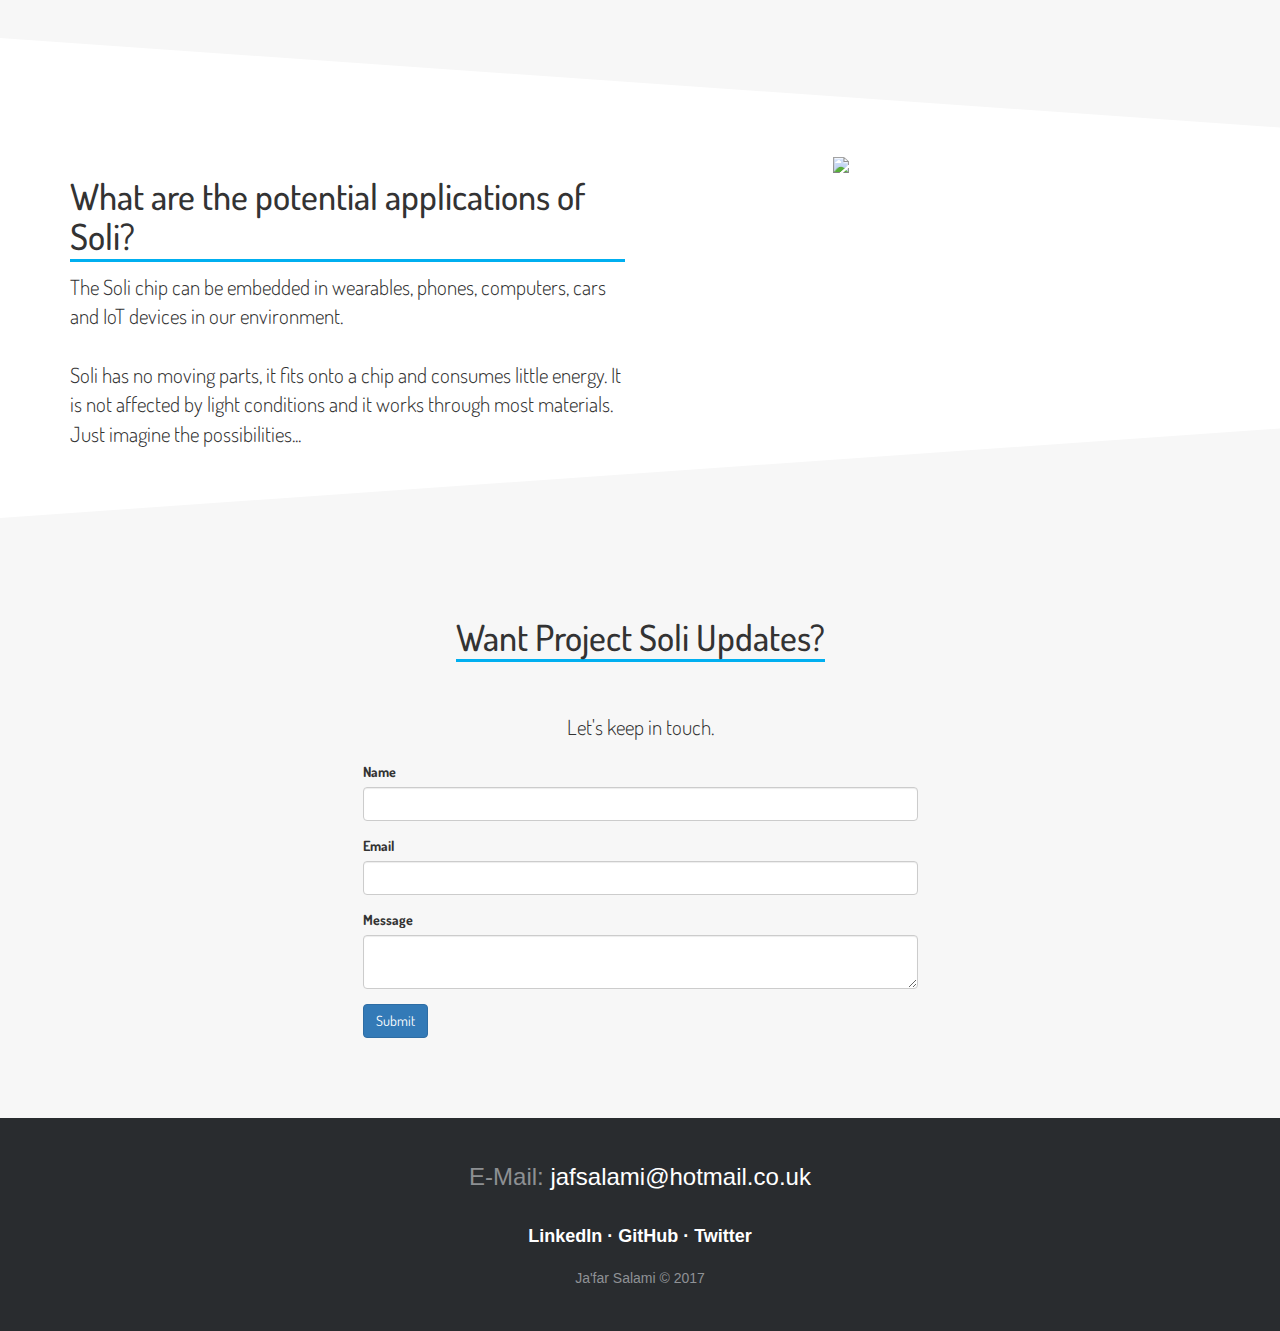
==== commit bfa3939e: "fixed slanted divs" ====
--- a/index.html
+++ b/index.html
@@ -20,6 +20,7 @@
     <!-- Custom CSS -->
     <link href="css/style.css" rel="stylesheet">
     <link href="css/style1.css" rel="stylesheet">
+    <script src="https://use.fontawesome.com/eee93ac27c.js"></script>
     
     <!-- HTML5 Shim and Respond.js IE8 support of HTML5 elements and media queries -->
     <!-- WARNING: Respond.js doesn't work if you view the page via file:// -->
@@ -289,9 +290,9 @@
 		
 		    </div>
 		</div>
-    </div>
-    <br><br><br><br>
-    
+		<br><br><br><br>
+    </div>
+
     <footer class="footer-basic-centered">
 
 			<p class="footer-company-motto">E-Mail: <a href="mailto:jafsalami@hotmail.co.uk" style="color:white;text-decoration: none;">jafsalami@hotmail.co.uk</a></p>
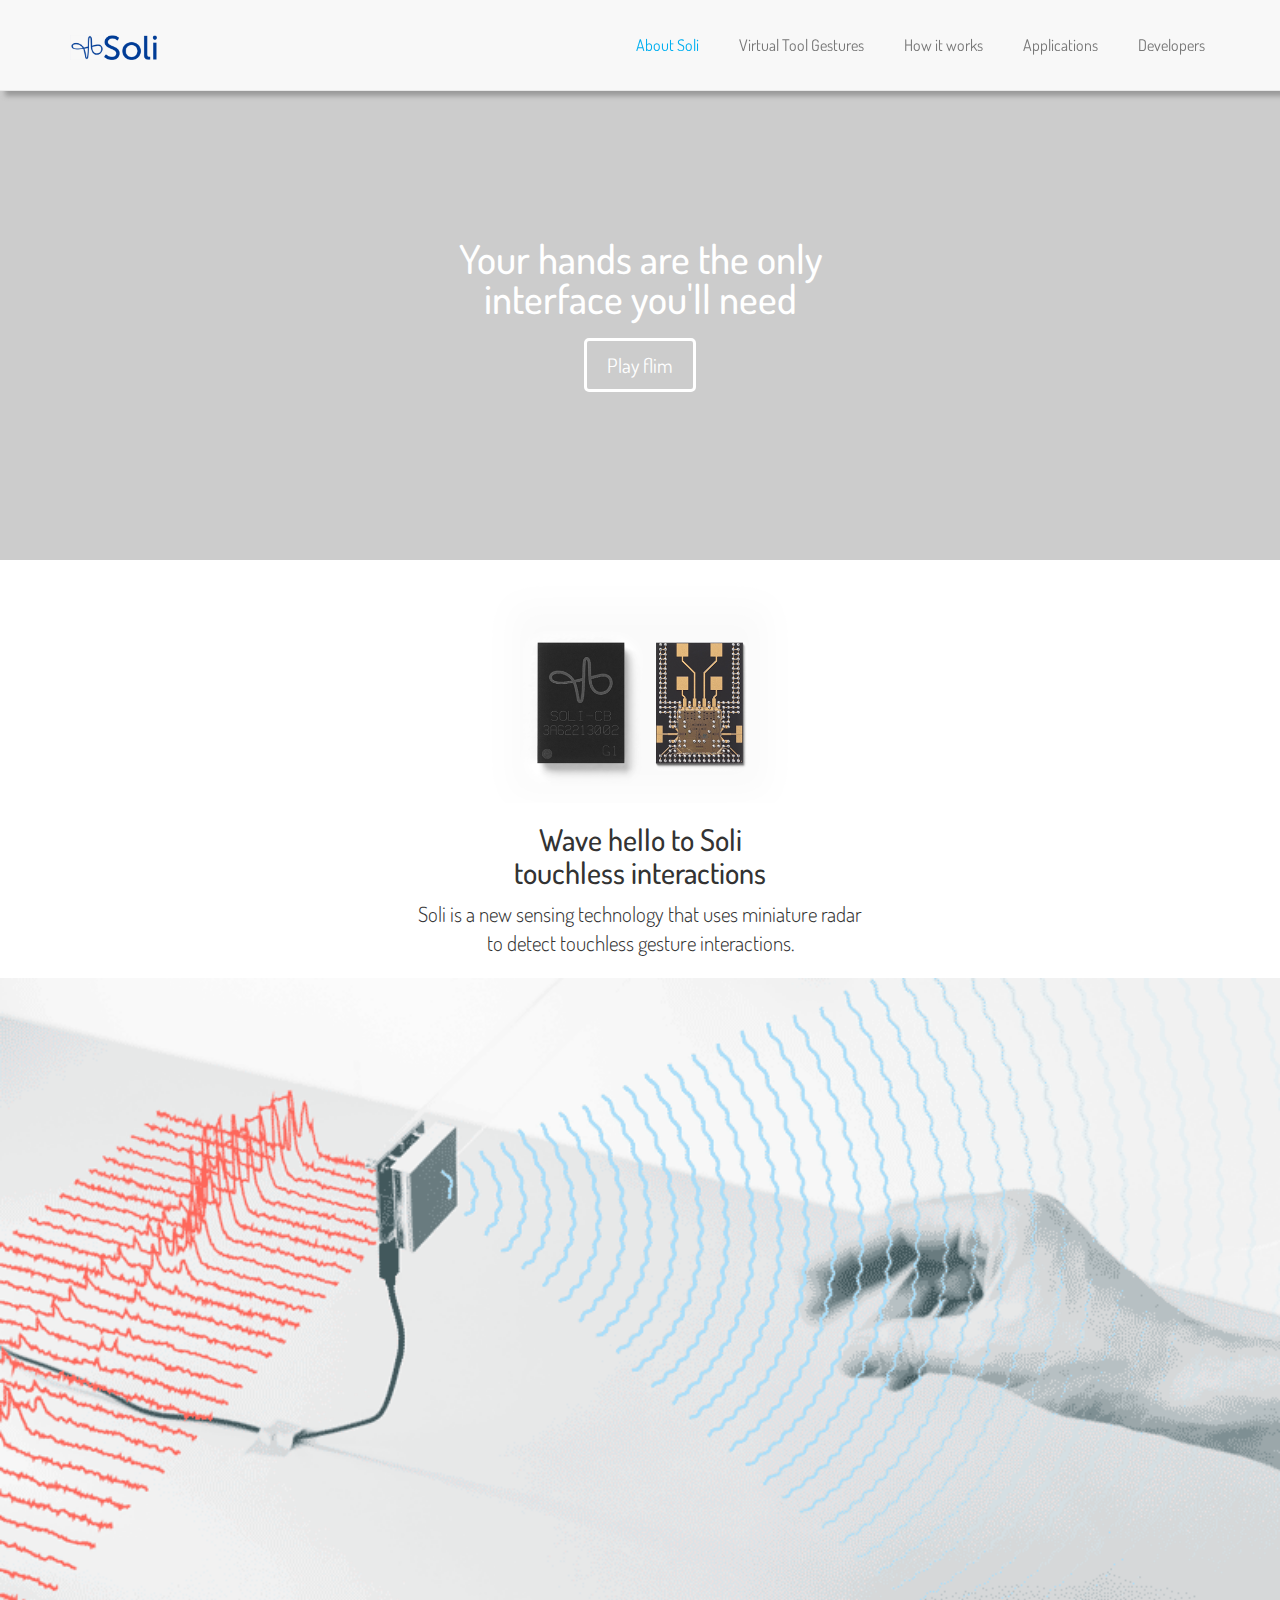
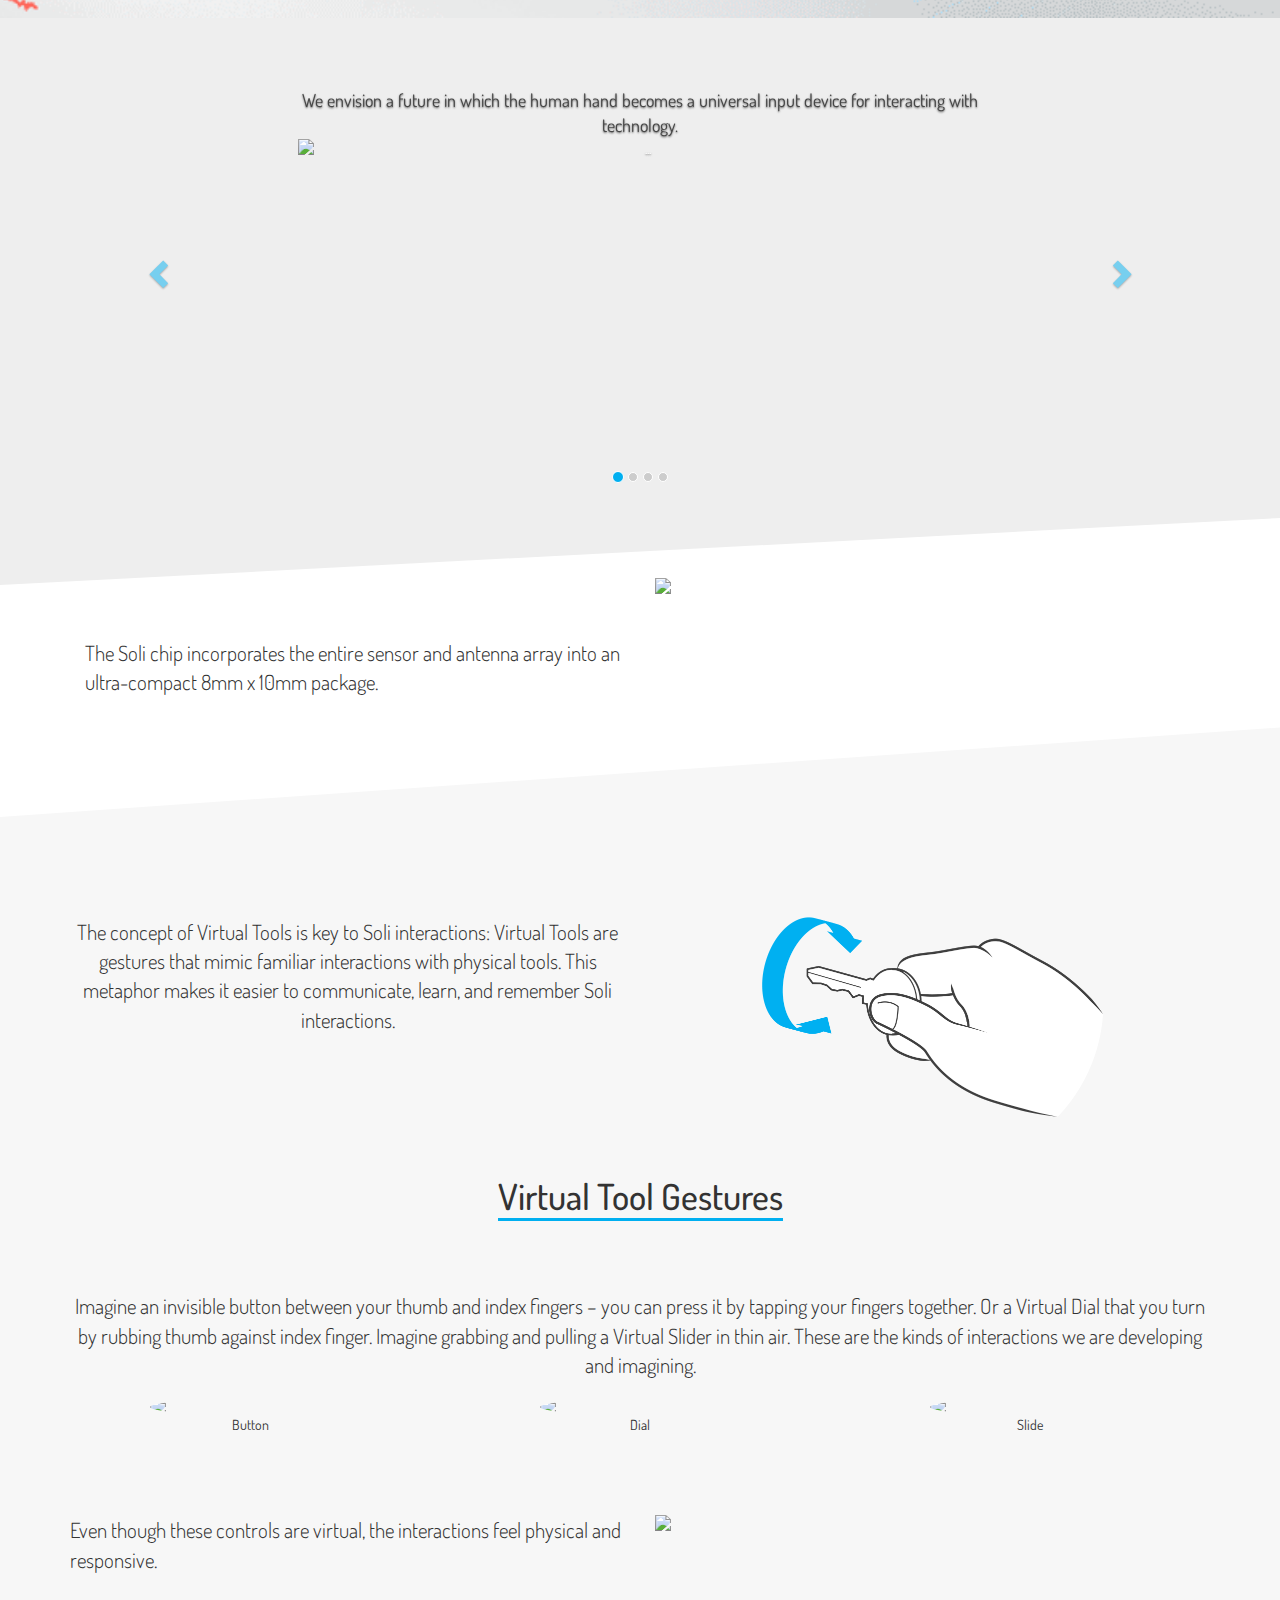
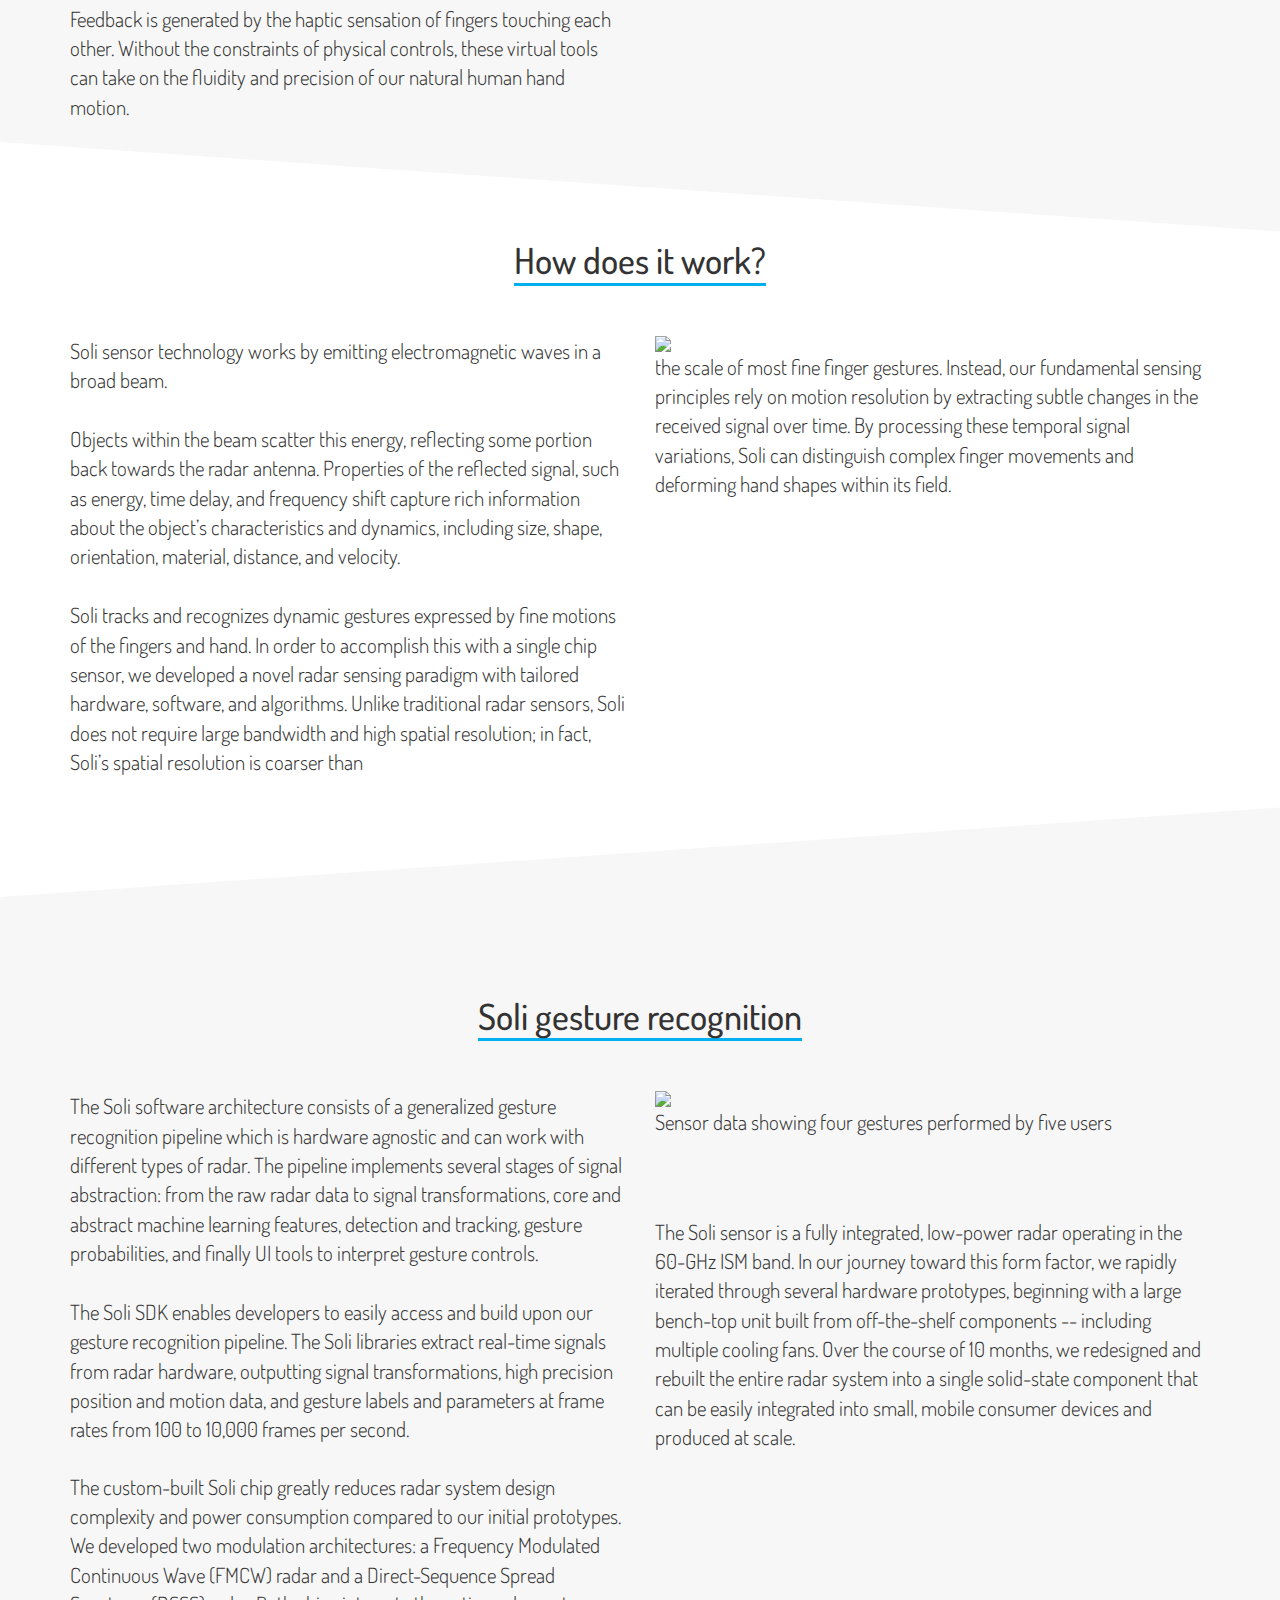
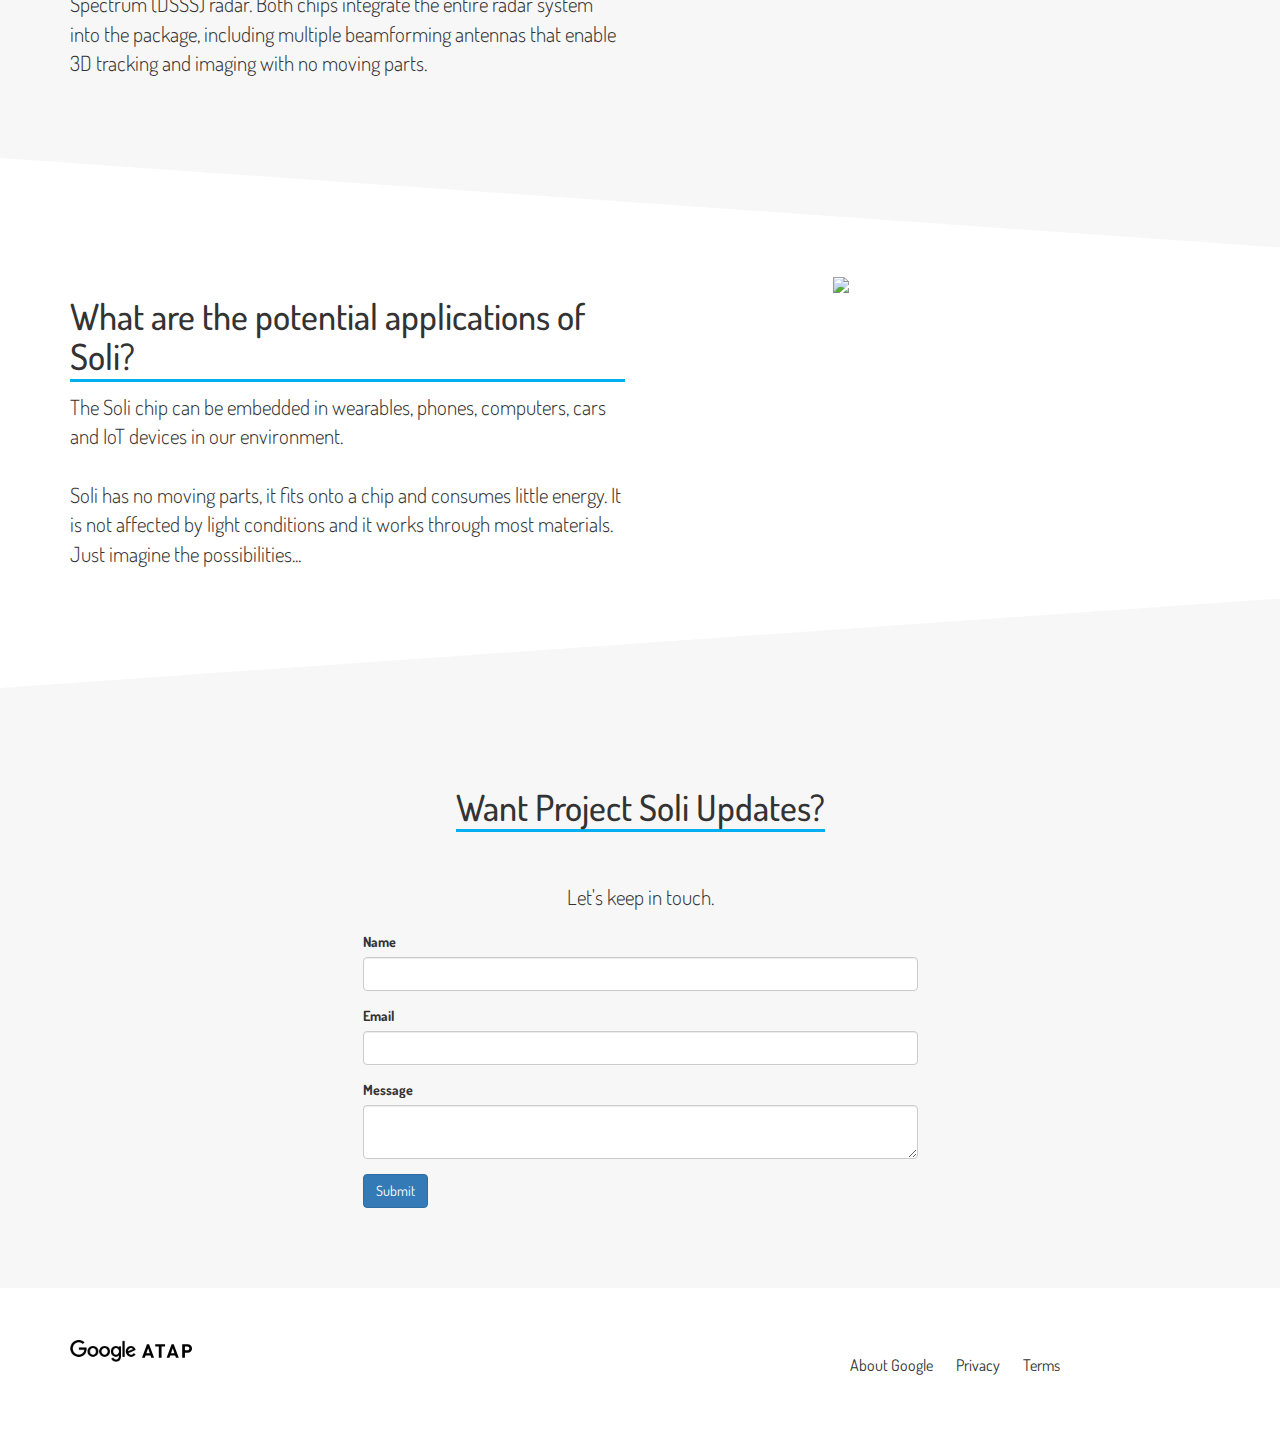
==== commit 8a33ed1f: "added developer page" ====
--- a/index.html
+++ b/index.html
@@ -9,8 +9,8 @@
     <meta name="description" content="">
     <meta name="author" content="">
 
-    <title>Scrolling Nav - Start Bootstrap Template</title>
-
+    <title>Soli</title>
+    <link rel="shortcut icon" type="image/png" href="https://www.google.co.uk/images/branding/product/ico/googleg_lodp.ico"/>
     <!-- Bootstrap Core CSS -->
     <link href="css/bootstrap.min.css" rel="stylesheet">
 
@@ -67,7 +67,7 @@
                         <a class="page-scroll" href="#applications">Applications </a>
                     </li>
                     <li>
-                        <a class="page-scroll" href="#contact">Developers</a>
+                        <a class="page-scroll" href="developers.html">Developers</a>
                     </li>
                 </ul>
             </div>
@@ -75,6 +75,7 @@
         </div>
         <!-- /.container -->
     </nav>
+    
 
     <section class="video-container">
       <video src="https://atap.google.com/soli/static/videos/hero.mp4" autoplay loop playsinline></video>
@@ -195,6 +196,7 @@
 			       <p class="lead">Even though these controls are virtual, the interactions feel physical and responsive. <br><br>Feedback is generated by the haptic sensation of fingers touching each other. Without the constraints of physical controls, these virtual tools can take on the fluidity and precision of our natural human hand motion.</p> 
 			    </div>
 			    <div class="col-md-6">
+			        <br><br><br><br>
 			        <center><img src="https://atap.google.com/soli/static/img/gestures/soli-virtual-tools-xy-3.gif" class="img-responsive" height="200px" weight="400px"></center>
 			    </div>
 		    </div>
@@ -234,7 +236,6 @@
 		    <p class="lead">Sensor data showing four gestures performed by five users</p>
 		    <br><br><br>
 		</div>
-		<br><br><br>
 		<img src="https://atap.google.com/soli/static/img/gesture-recognition/chip-prototypes-collage_2x.jpg" class="img-responsive">
 		<div class="col-md-6">
 		    <p class="lead">The Soli sensor is a fully integrated, low-power radar operating in the 60-GHz ISM band. In our journey toward this form factor, we rapidly iterated through several hardware prototypes, beginning with a large bench-top unit built from off-the-shelf components -- including multiple cooling fans. Over the course of 10 months, we redesigned and rebuilt the entire radar system into a single solid-state component that can be easily integrated into small, mobile consumer devices and produced at scale.</p>
@@ -294,20 +295,41 @@
     </div>
 
     <footer class="footer-basic-centered">
-
-			<p class="footer-company-motto">E-Mail: <a href="mailto:jafsalami@hotmail.co.uk" style="color:white;text-decoration: none;">jafsalami@hotmail.co.uk</a></p>
-
-			<p class="footer-links">
-				<a href="https://uk.linkedin.com/in/jafarosalami" style="color:white;">LinkedIn <i class="fa fa-linkedin-square" aria-hidden="true"></i></a>
-				·
-				<a href="https://github.com/jafar70" style="color:white;">GitHub <i class="fa fa-github" aria-hidden="true"></i></a>
-				·
-				<a href="https://twitter.com/JafarSalami" style="color:white;">Twitter <i class="fa fa-twitter" aria-hidden="true"></i></a>
-			</p>
-
-			<p class="footer-company-name">Ja'far Salami &copy; 2017</p>
-
-		</footer>
+        <div class="container">
+        <div class="row">
+        <div class="col-md-4">
+            <img src="img/googlelogo_dark_color_92x30dp.png" width="67px"><img src="img/atap.svg" class="atap" width="50px" height="14px">
+            <a href="https://plus.google.com/+GoogleATAP/" class="footer-links" target="_blank">
+                <span class="fa-stack fa-lg">
+                  <i class="fa fa-circle fa-stack-2x"></i>
+                  <i class="fa fa-google-plus fa-stack-1x fa-inverse"></i>
+                </span>
+            </a>
+            
+            <a href="https://twitter.com/googleatap?lang=en" class="footer-links" target="_blank">
+                <span class="fa-stack fa-lg">
+                  <i class="fa fa-circle fa-stack-2x"></i>
+                  <i class="fa fa-twitter fa-stack-1x fa-inverse"></i>
+                </span>
+            </a>
+            
+            <a href="https://www.youtube.com/user/GoogATAP" class="footer-links" target="_blank">
+                <span class="fa-stack fa-lg">
+                  <i class="fa fa-circle fa-stack-2x"></i>
+                  <i class="fa fa-youtube-play fa-stack-1x fa-inverse"></i>
+                </span>
+            </a>
+        </div>
+        <div class="col-md-4 col-md-offset-4">
+            <ul id="footer-list">
+                <li><a href="https://plus.google.com/+GoogleATAP/" target="_blank">About Google</a></li>
+                <li><a href="https://www.google.com/policies/privacy/?fg=1" target="_blank">Privacy</a></li>
+                <li><a href="https://www.google.com/policies/terms/regional.html" target="_blank">Terms</a></li>
+            </ul>
+        </div>
+        </div>
+        </div>
+	</footer>
 
 
 
--- a/css/style.css
+++ b/css/style.css
@@ -2,6 +2,7 @@
 
 body{
   font-family: 'Dosis', sans-serif;
+  padding-top: 20px;
 }
 
 .navbar-toggle .icon-bar:nth-of-type(2) {
@@ -49,6 +50,25 @@
      -moz-box-shadow: 5px 5px 5px #999;
      -webkit-box-shadow: 5px 5px 5px #999;
 }
+
+.navbar-default .navbar-nav > li > a{
+  padding-left: 20px;
+  padding-right: 20px;
+  font-size: 16px;
+}
+
+.navbar-default .navbar-nav > li > a:hover,
+.navbar-default .navbar-nav > li > a:focus{
+  color:#00aff0;
+}
+
+.navbar-default .navbar-nav > .active > a,
+.navbar-default .navbar-nav > .active > a:hover,
+.navbar-default .navbar-nav > .active > a:focus{
+  color:#00aff0;
+  background-color: transparent;
+}
+
 
 /*** T H E - M A G I C - O F - O B J E C T - F I T ***/
 /*****************************************************/
@@ -210,6 +230,14 @@
   video{
     display: none;
   }
+  
+  #video-container{
+    background: url("https://atap.google.com/soli/static/img/developers/soli-dev-hero.jpg") center center/cover no-repeat;
+    -webkit-background-size: cover;
+    -moz-background-size: cover;
+    -o-background-size: cover;
+    background-size: cover;
+  }
 }
 
 .carousel-caption > p{
@@ -247,4 +275,8 @@
 
 #carousel-example-generic{
   margin: 0px;
+}
+
+.white-bk{
+  background-color: #fff;
 }--- a/css/style1.css
+++ b/css/style1.css
@@ -154,7 +154,7 @@
 .block3{
 	width: 100%;
 	position: relative;
-	padding-bottom:50px;
+	padding-bottom:100px;
 }
 
 .block3 > .container > .col-md-6 > p{
@@ -229,64 +229,38 @@
 }
 
 .footer-basic-centered{
-	background-color: #292c2f;
+	background-color: white;
 	box-shadow: 0 1px 1px 0 rgba(0, 0, 0, 0.12);
 	box-sizing: border-box;
 	width: 100%;
-	text-align: center;
-	font: normal 18px sans-serif;
-
-	padding: 45px;
-}
-
-.footer-basic-centered .footer-company-motto{
-	color:  #8d9093;
-	font-size: 24px;
-	margin: 0;
-}
-
-.footer-basic-centered .footer-company-name{
-	color:  #8f9296;
-	font-size: 14px;
-	margin: 0;
-}
-
-.footer-basic-centered .footer-links{
-	list-style: none;
-	font-weight: bold;
-	color:  #ffffff;
-	padding: 35px 0 23px;
-	margin: 0;
-}
-
-.footer-basic-centered .footer-links a{
-	display:inline-block;
-	text-decoration: none;
-	color: inherit;
-}
-
-/* If you don't want the footer to be responsive, remove these media queries */
-
-@media (max-width: 600px) {
-
-	.footer-basic-centered{
-		padding: 35px;
-	}
-
-	.footer-basic-centered .footer-company-motto{
-		font-size: 18px;
-	}
-
-	.footer-basic-centered .footer-company-name{
-		font-size: 12px;
-	}
-
-	.footer-basic-centered .footer-links{
-		font-size: 14px;
-		padding: 25px 0 20px;
-	}
-
-	.footer-basic-centered .footer-links a{
-		line-height: 1.8;
-	}
+	padding: 50px ;
+	font-size: medium;
+}
+
+#footer-list > li{
+	display: inline-block;
+	padding-right: 20px;
+}
+
+#footer-list{
+	padding: 0;
+	padding-top: 16px;
+}
+
+#footer-list > li > a{
+	color: #333
+}
+
+.atap{
+	margin-left:5px; 
+}
+
+.footer-links{
+	color: #464646;
+}
+
+.footer-links:hover,
+.footer-links:focus{
+	text-decoration:none;
+	color: #6A6A6A;
 }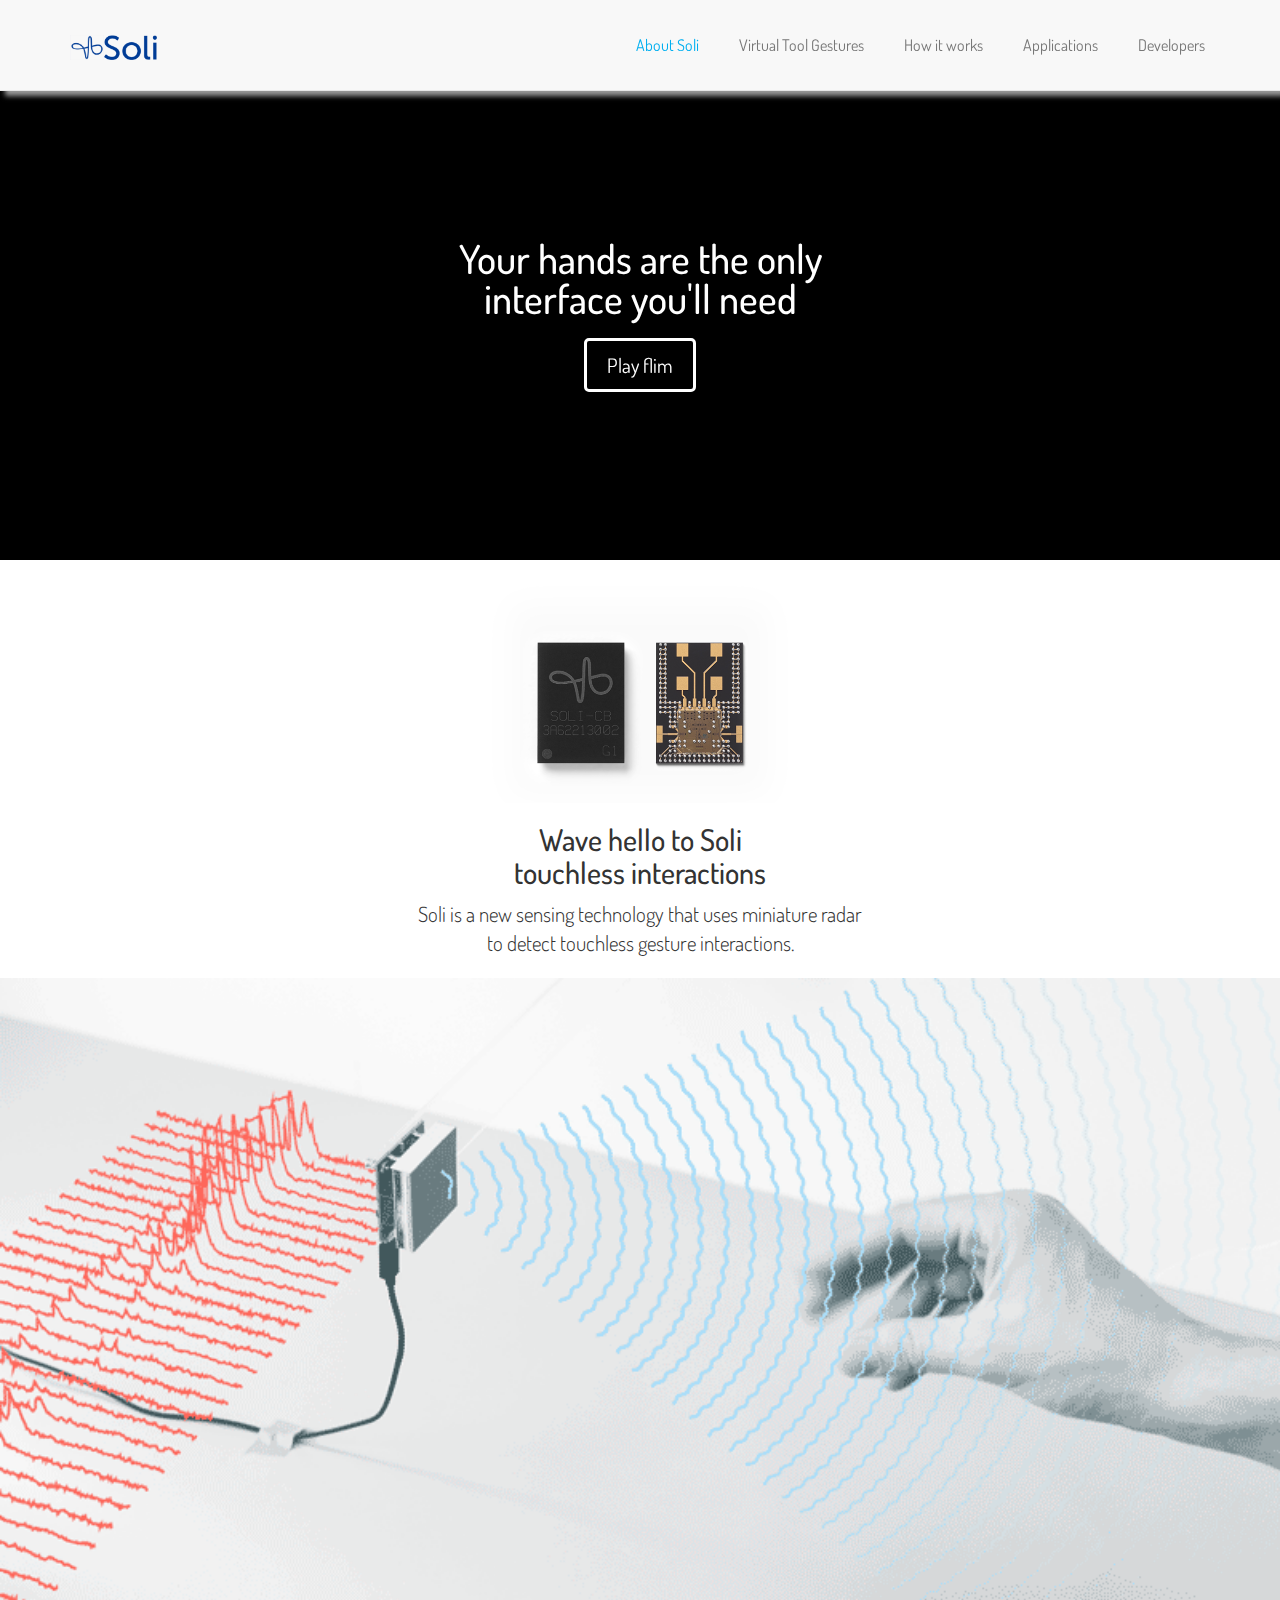
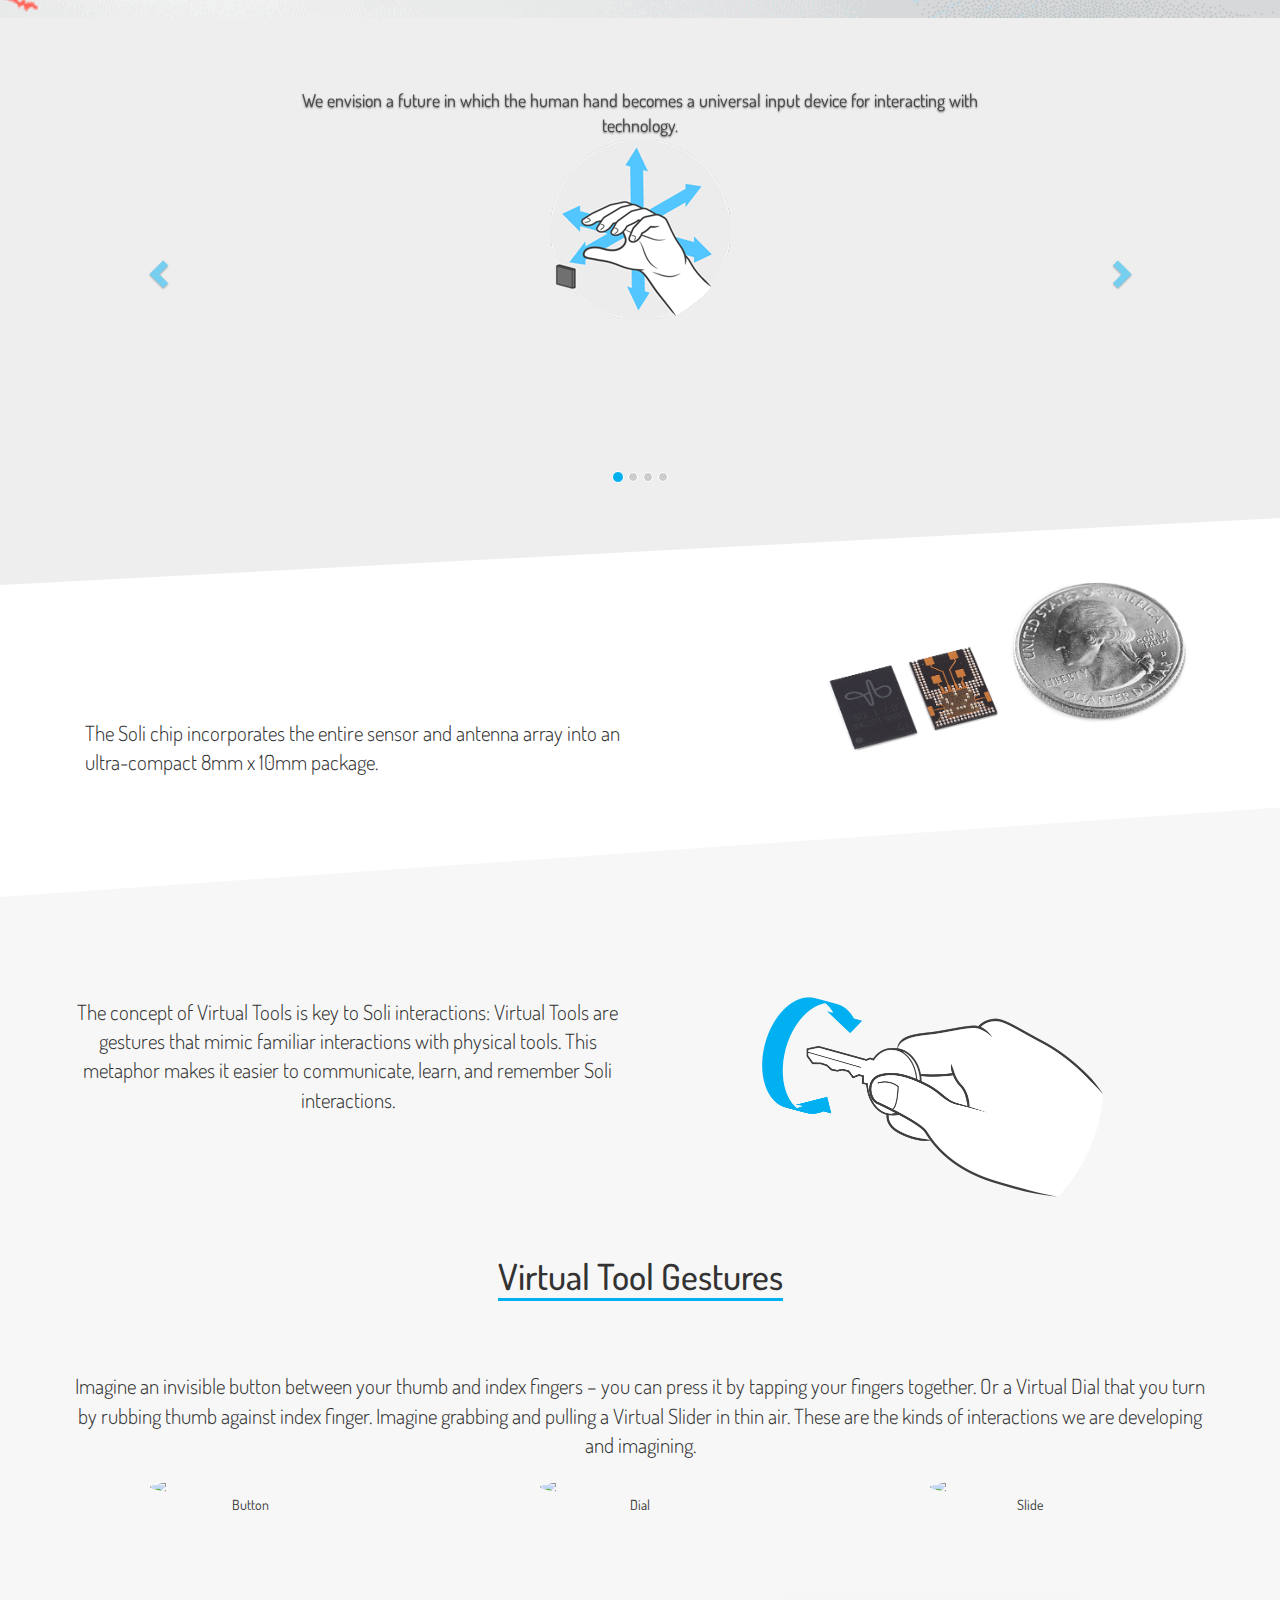
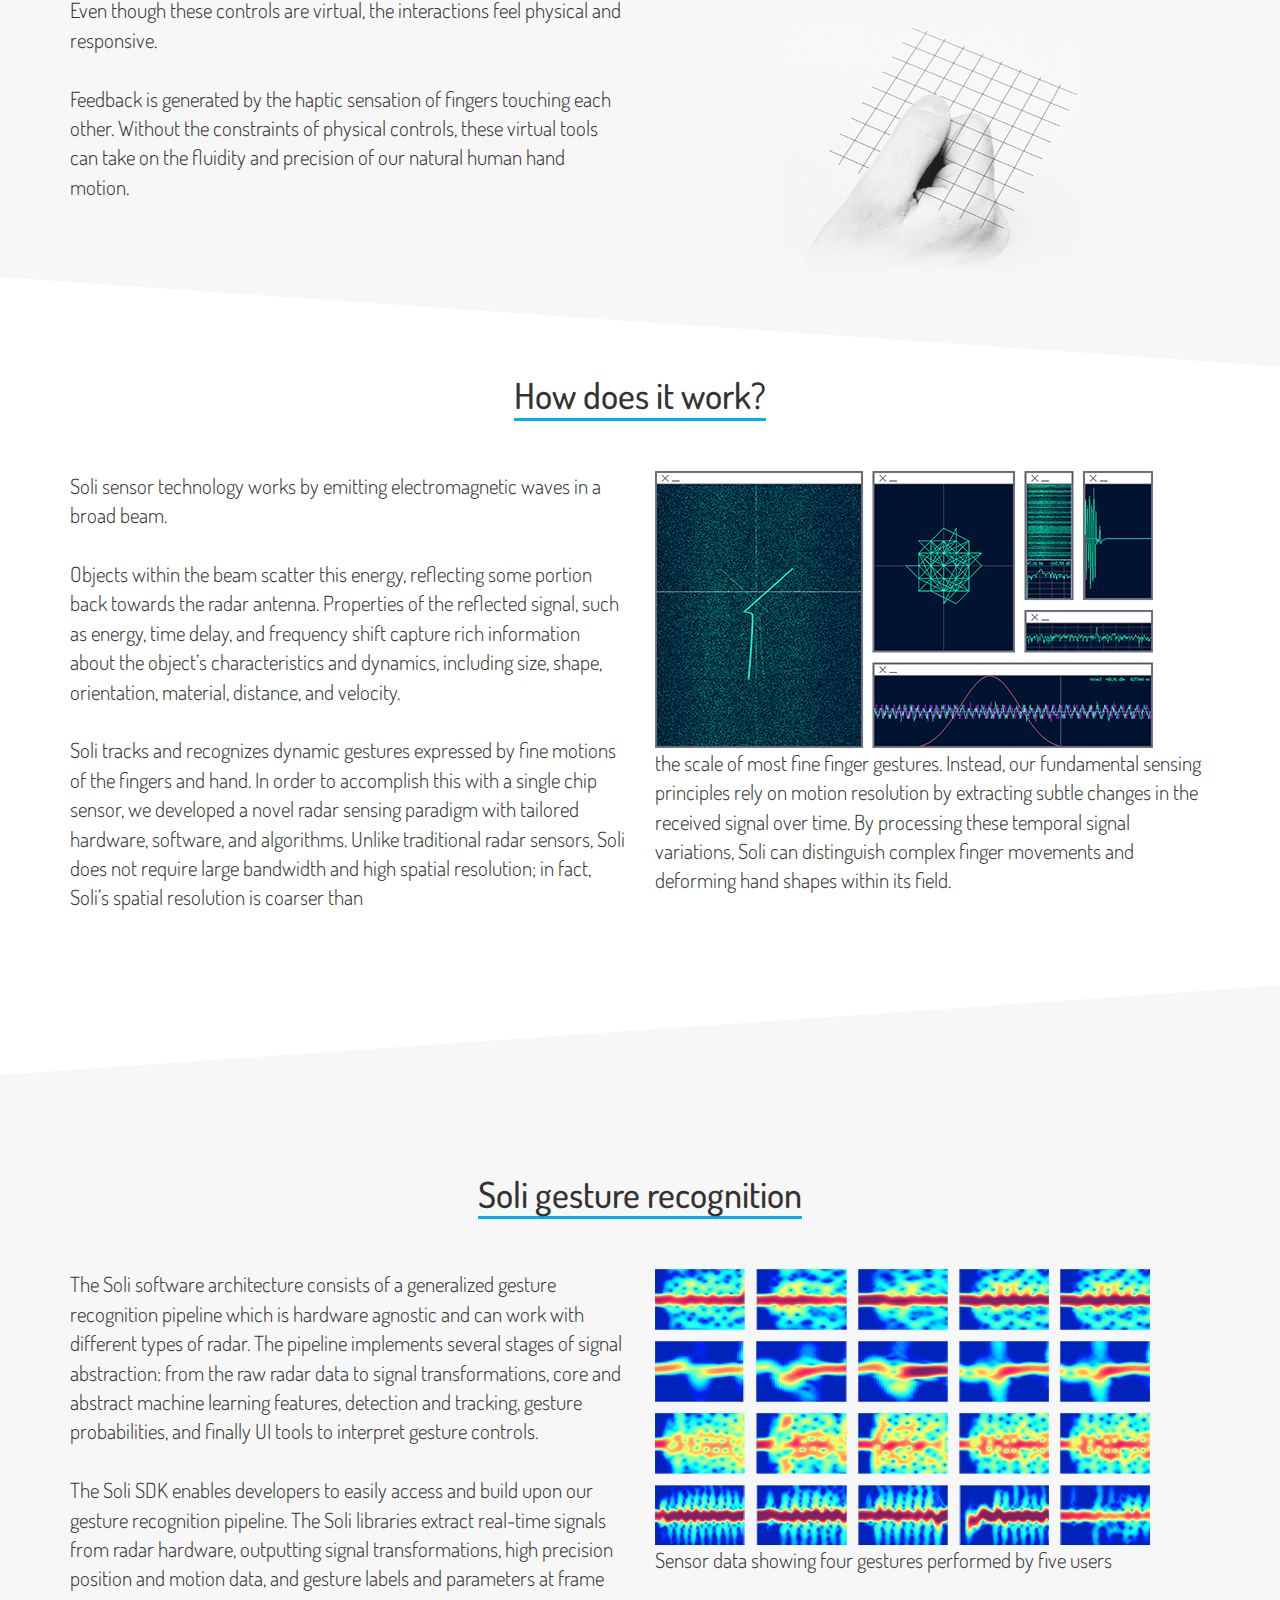
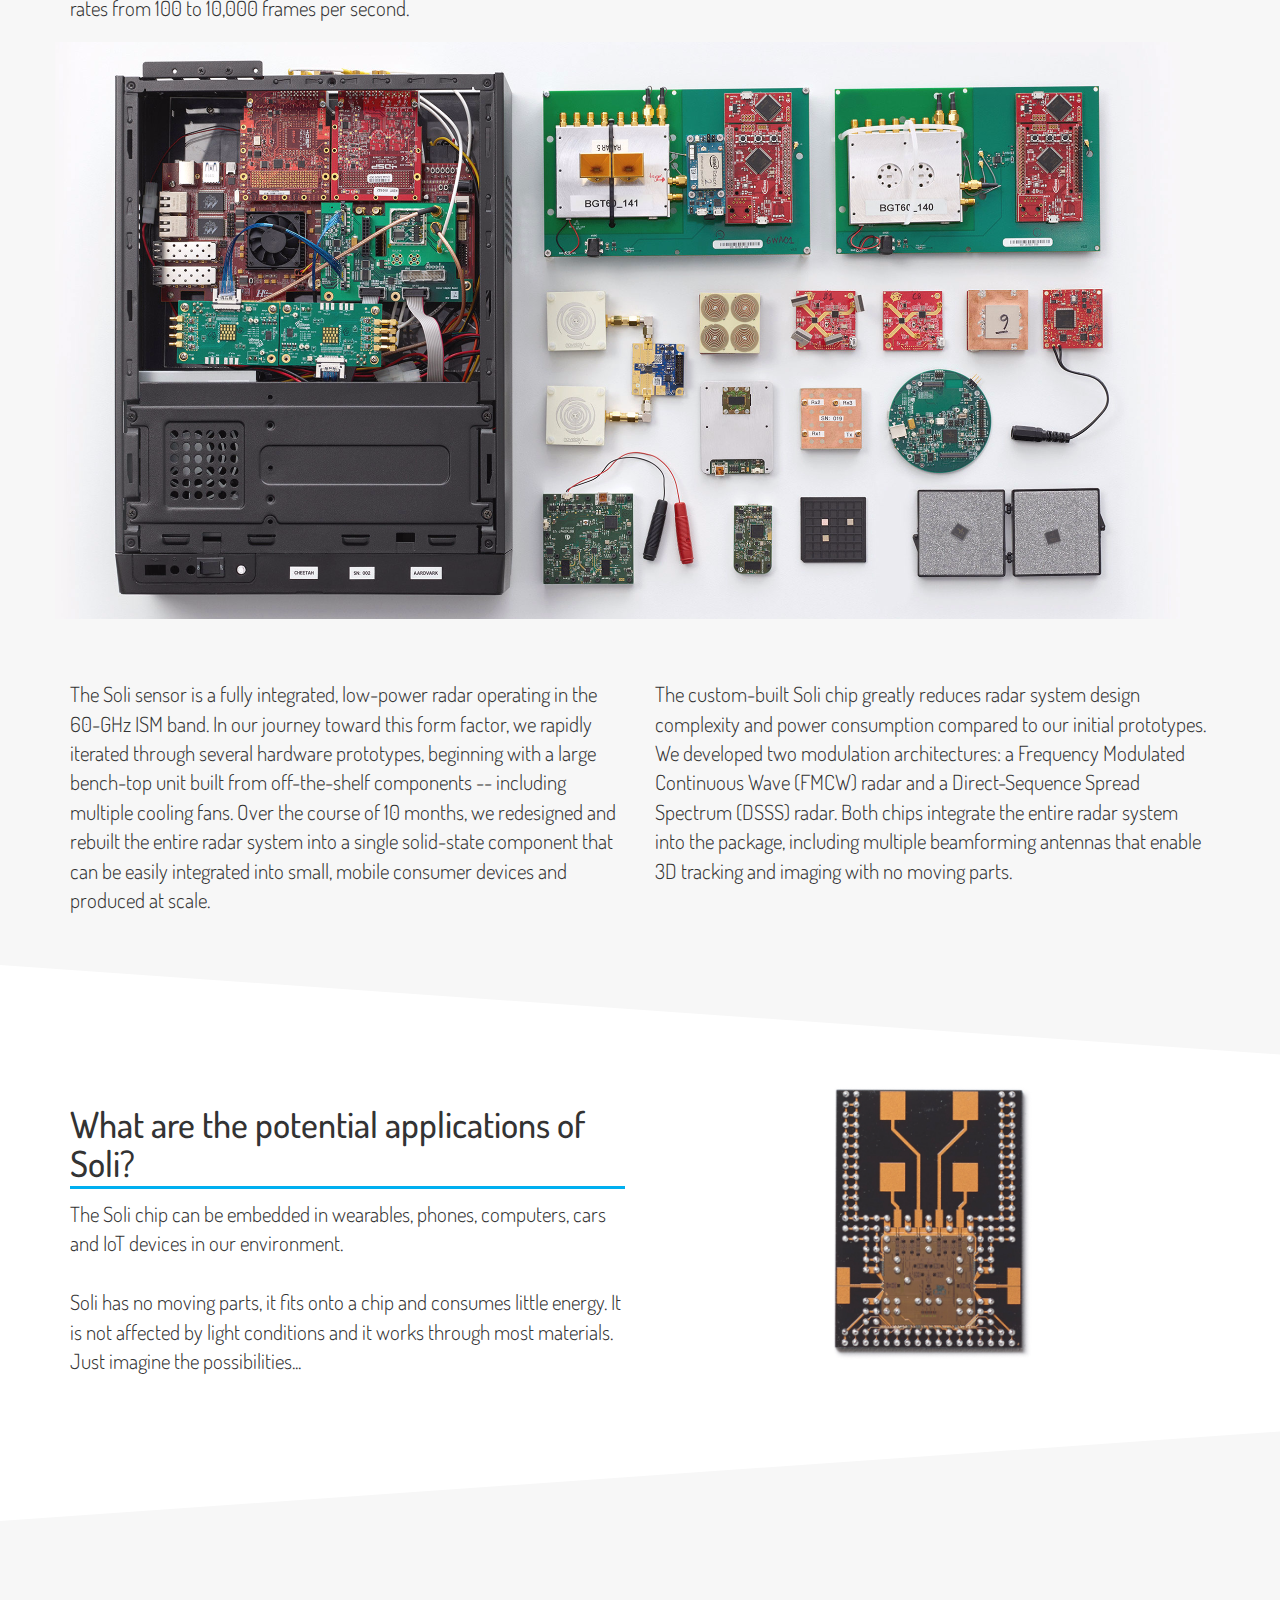
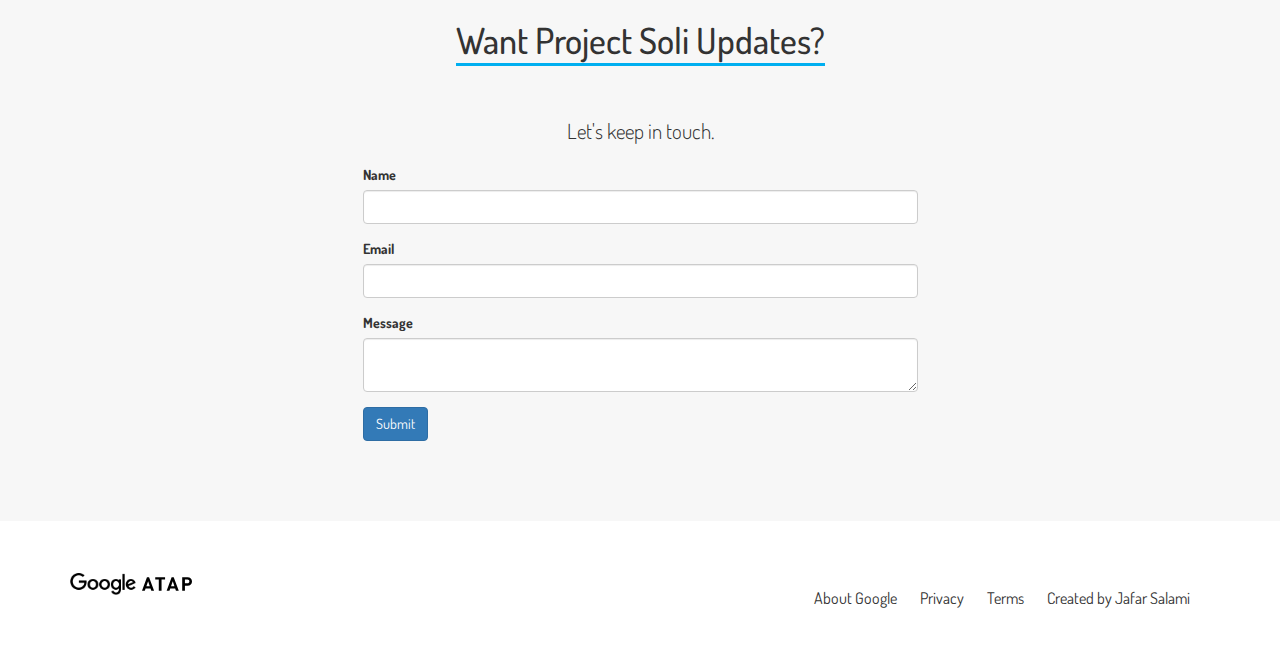
==== commit 882bac1f: "Fixed padding issue and added media files" ====
--- a/index.html
+++ b/index.html
@@ -78,7 +78,7 @@
     
 
     <section class="video-container">
-      <video src="https://atap.google.com/soli/static/videos/hero.mp4" autoplay loop playsinline></video>
+      <video src="video/hero.mp4" autoplay loop playsinline></video>
       <div class="callout">
         <h1 class="video-title">Your hands are the only<br> interface you'll need</h1>
         <a id="play-video" href="#" class="visit-buttons">Play flim</a>
@@ -116,28 +116,28 @@
                   <img src="img/white-solid-color-background.png" alt="...">
                   <div class="carousel-caption">
                   	<p>We envision a future in which the human hand becomes a universal input device for interacting with technology.</p>
-                  	<center><img src="https://atap.google.com/soli/static/img/what-is-soli/carousel-illustration-2.png" class="img-responsive" alt="..."></center>
+                  	<center><img src="img/carousel-illustration-2.png" class="img-responsive" alt="..."></center>
                   </div>
                 </div>
                 <div class="item">
                   <img src="img/white-solid-color-background.png" alt="...">
                   <div class="carousel-caption">
                   	<p>The sensor tracks sub-millimeter motion at high speeds with great accuracy.</p>
-                  	<center><img src="https://atap.google.com/soli/static/img/what-is-soli/carousel-illustration-4.png" class="img-responsive" alt="..."></center>
+                  	<center><img src="img/carousel-illustration-4.png" class="img-responsive" alt="..."></center>
                   </div>
                 </div>
                 <div class="item">
                   <img src="img/white-solid-color-background.png" alt="...">
                   <div class="carousel-caption">
                   	<p>Soli is a purpose-built interaction sensor that uses radar for motion tracking of the human hand.</p>
-                  	<center><img src="https://atap.google.com/soli/static/img/what-is-soli/carousel-illustration-3.png" class="img-responsive" alt="..."></center>
+                  	<center><img src="img/carousel-illustration-3.png" class="img-responsive" alt="..."></center>
                   </div>
                 </div>
                 <div class="item">
                   <img src="img/white-solid-color-background.png" alt="...">
                   <div class="carousel-caption">
                   	<p>We're creating a ubiquitous gesture interaction language that will allow people to control devices with a simple, universal set of gestures.</p>
-                  	<center><img src="https://atap.google.com/soli/static/img/what-is-soli/carousel-illustration-1.png" class="img-responsive" alt="..."></center>
+                  	<center><img src="img/carousel-illustration-1.png" class="img-responsive" alt="..."></center>
                   </div>
                 </div>
               </div>
@@ -155,11 +155,11 @@
     
    <div class="block3">
       <div class="container">
-          <div class="col-md-6">
+          <div class="col-md-6 anglep">
               <p class="lead">The Soli chip incorporates the entire sensor and antenna array into an ultra-compact 8mm x 10mm package.</p>
           </div>
           <div class="col-md-6">
-              <img src="https://atap.google.com/soli/static/img/soli-chip/chip-quarter-shot_2x.png" class="img-responsive">
+              <img src="img/chip-quarter-shot_2x.png" class="img-responsive coin" width="380px">
           </div>
       </div>
     </div>
@@ -197,7 +197,7 @@
 			    </div>
 			    <div class="col-md-6">
 			        <br><br><br><br>
-			        <center><img src="https://atap.google.com/soli/static/img/gestures/soli-virtual-tools-xy-3.gif" class="img-responsive" height="200px" weight="400px"></center>
+			        <center><img src="img/soli-virtual-tools-xy-3.gif" class="img-responsive" height="200px" weight="400px"></center>
 			    </div>
 		    </div>
 		</div>
@@ -213,7 +213,7 @@
 		    <p class="lead">Soli sensor technology works by emitting electromagnetic waves in a broad beam.<br><br>Objects within the beam scatter this energy, reflecting some portion back towards the radar antenna. Properties of the reflected signal, such as energy, time delay, and frequency shift capture rich information about the object’s characteristics and dynamics, including size, shape, orientation, material, distance, and velocity. <br><br> Soli tracks and recognizes dynamic gestures expressed by fine motions of the fingers and hand. In order to accomplish this with a single chip sensor, we developed a novel radar sensing paradigm with tailored hardware, software, and algorithms. Unlike traditional radar sensors, Soli does not require large bandwidth and high spatial resolution; in fact, Soli’s spatial resolution is coarser than </p>
 		</div>
 		<div class="col-md-6">
-		    <img src="https://atap.google.com/soli/static/img/how-it-works/how-it-works-software.png" class="img-responsive">
+		    <img src="img/how-it-works-software.png" class="img-responsive">
 		    <p class="lead">the scale of most fine finger gestures. Instead, our fundamental sensing principles rely on motion resolution by extracting subtle changes in the received signal over time. By processing these temporal signal variations, Soli can distinguish complex finger movements and deforming hand shapes within its field.</p>
 		    <br><br><br>
 		</div>
@@ -232,11 +232,11 @@
 		    <p class="lead">The Soli software architecture consists of a generalized gesture recognition pipeline which is hardware agnostic and can work with different types of radar. The pipeline implements several stages of signal abstraction: from the raw radar data to signal transformations, core and abstract machine learning features, detection and tracking, gesture probabilities, and finally UI tools to interpret gesture controls.<br><br>The Soli SDK enables developers to easily access and build upon our gesture recognition pipeline. The Soli libraries extract real-time signals from radar hardware, outputting signal transformations, high precision position and motion data, and gesture labels and parameters at frame rates from 100 to 10,000 frames per second.</p>
 		</div>
 		<div class="col-md-6">
-		    <img src="https://atap.google.com/soli/static/img/gesture-recognition/range-doppler-collage.png" class="img-responsive">
+		    <img src="img/range-doppler-collage.png" class="img-responsive">
 		    <p class="lead">Sensor data showing four gestures performed by five users</p>
-		    <br><br><br>
-		</div>
-		<img src="https://atap.google.com/soli/static/img/gesture-recognition/chip-prototypes-collage_2x.jpg" class="img-responsive">
+		</div>
+		<img src="img/chip-prototypes-collage_2x.jpg" class="img-responsive">
+		<br><br><br>
 		<div class="col-md-6">
 		    <p class="lead">The Soli sensor is a fully integrated, low-power radar operating in the 60-GHz ISM band. In our journey toward this form factor, we rapidly iterated through several hardware prototypes, beginning with a large bench-top unit built from off-the-shelf components -- including multiple cooling fans. Over the course of 10 months, we redesigned and rebuilt the entire radar system into a single solid-state component that can be easily integrated into small, mobile consumer devices and produced at scale.</p>
 		</div>
@@ -258,7 +258,7 @@
 		    <p class="lead">The Soli chip can be embedded in wearables, phones, computers, cars and IoT devices in our environment.<br><br>Soli has no moving parts, it fits onto a chip and consumes little energy. It is not affected by light conditions and it works through most materials. Just imagine the possibilities...</p>
 		</div>
 		<div class="col-md-6">
-		    <center><img src="https://atap.google.com/soli/static/img/applications/applications-chip_2x.png" width="200px" class="img-responsive"></center>
+		    <center><img src="img/applications-chip_2x.png" width="200px" class="img-responsive"></center>
 		    <br><br><br>
 		</div>
 		</div>
@@ -320,11 +320,12 @@
                 </span>
             </a>
         </div>
-        <div class="col-md-4 col-md-offset-4">
+        <div class="col-md-6 col-md-offset-2">
             <ul id="footer-list">
                 <li><a href="https://plus.google.com/+GoogleATAP/" target="_blank">About Google</a></li>
                 <li><a href="https://www.google.com/policies/privacy/?fg=1" target="_blank">Privacy</a></li>
                 <li><a href="https://www.google.com/policies/terms/regional.html" target="_blank">Terms</a></li>
+                <li><a href="http://josalami.herokuapp.com/" target="_blank">Created by Jafar Salami</a></li>
             </ul>
         </div>
         </div>
--- a/css/style1.css
+++ b/css/style1.css
@@ -228,12 +228,30 @@
 	padding-top: 100px;
 }
 
+.anglep{
+	padding-top: 80px;
+}
+
+.coin{
+	float: right;
+}
+
+@media screen and (max-width: 800px) {
+	.anglep{
+		padding-top: 0px;
+	}
+	
+	.coin{
+		float: left;
+	}
+}
+
 .footer-basic-centered{
 	background-color: white;
 	box-shadow: 0 1px 1px 0 rgba(0, 0, 0, 0.12);
 	box-sizing: border-box;
 	width: 100%;
-	padding: 50px ;
+	padding: 50px 0px 50px 0px;
 	font-size: medium;
 }
 
@@ -245,6 +263,7 @@
 #footer-list{
 	padding: 0;
 	padding-top: 16px;
+	float: right;
 }
 
 #footer-list > li > a{
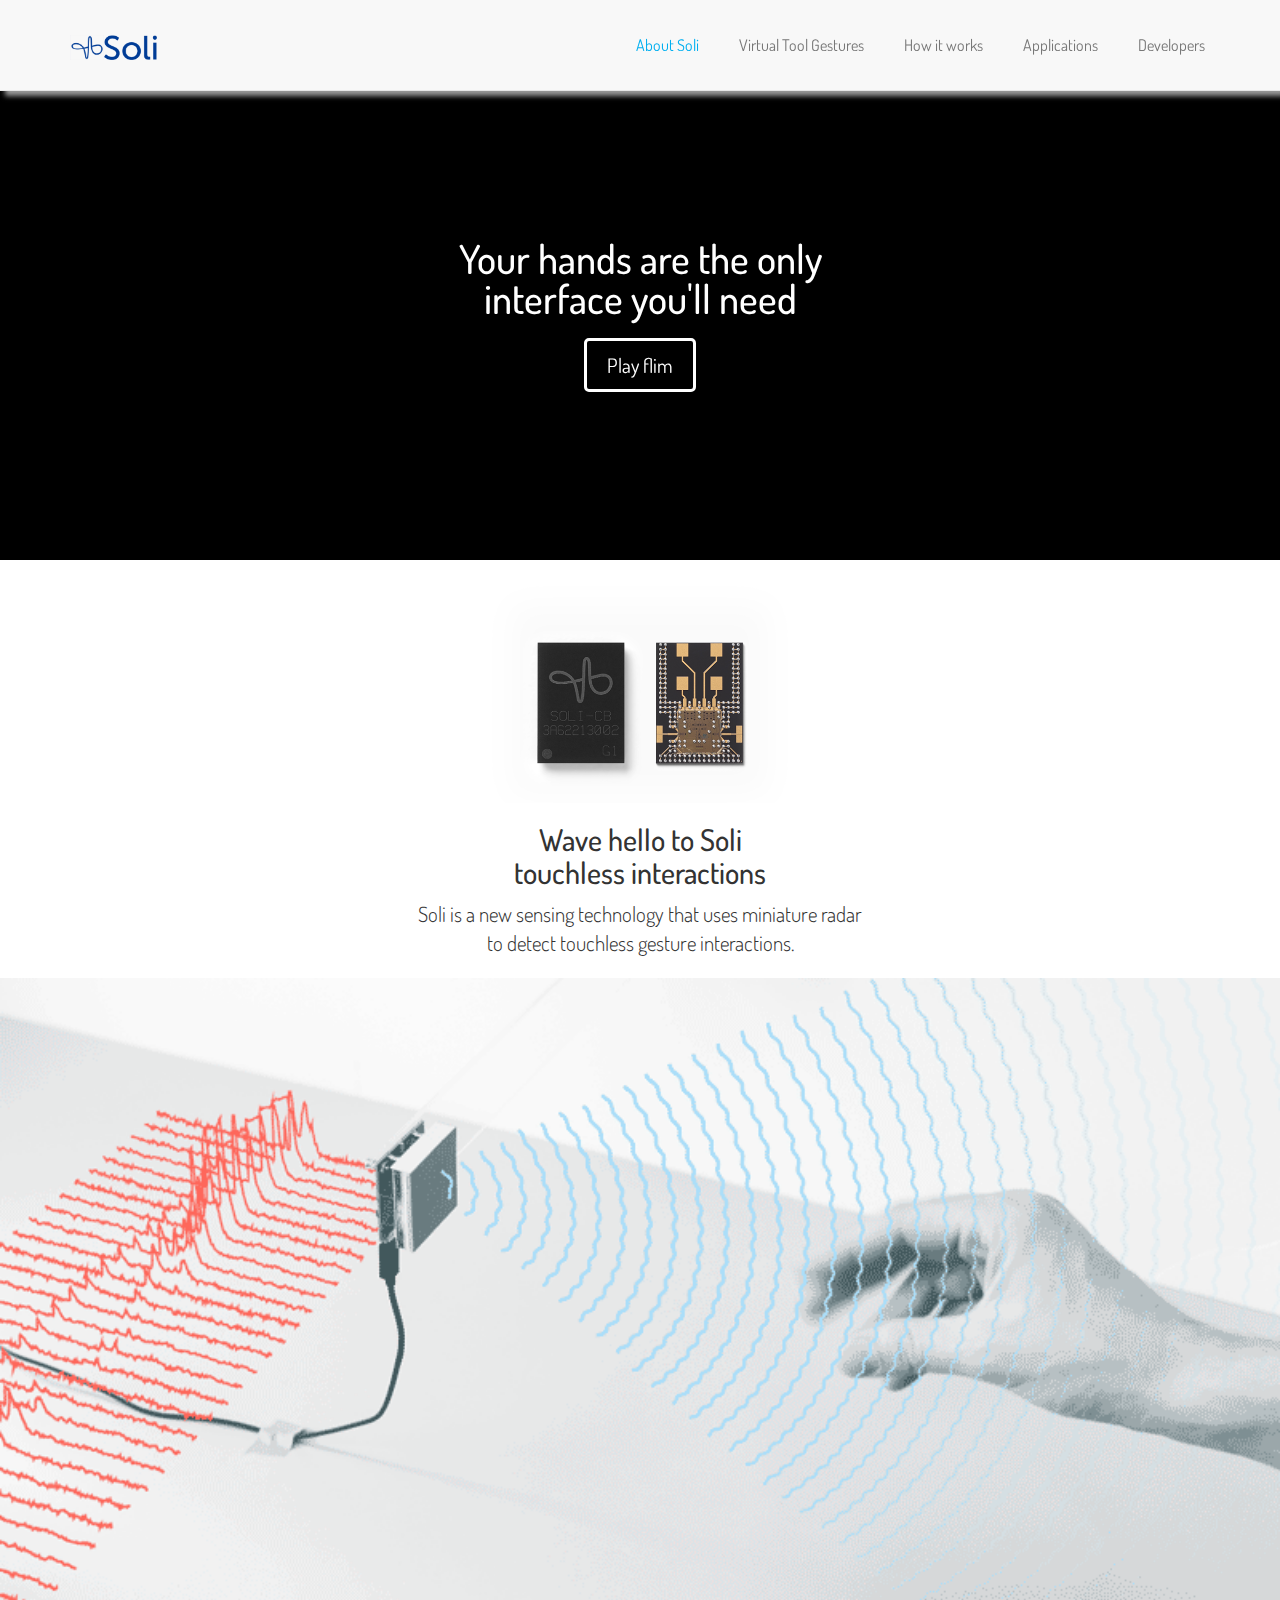
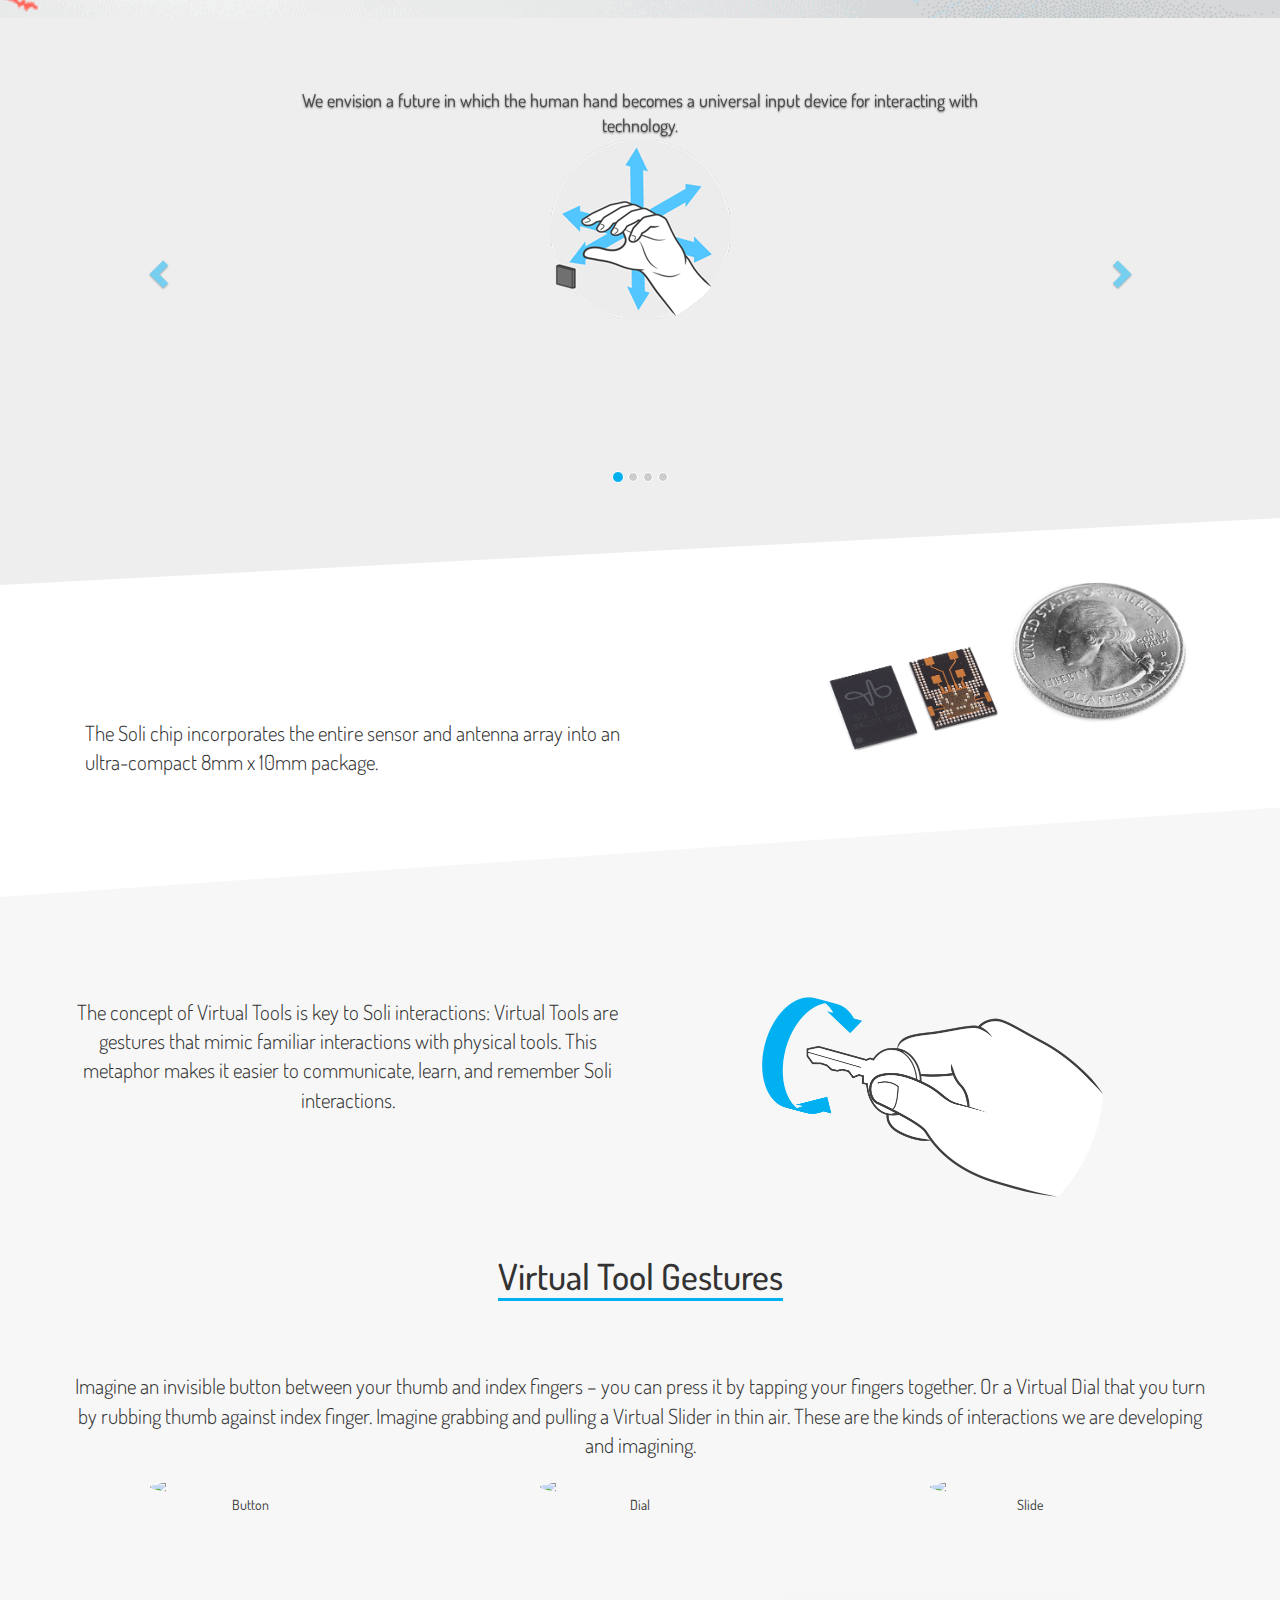
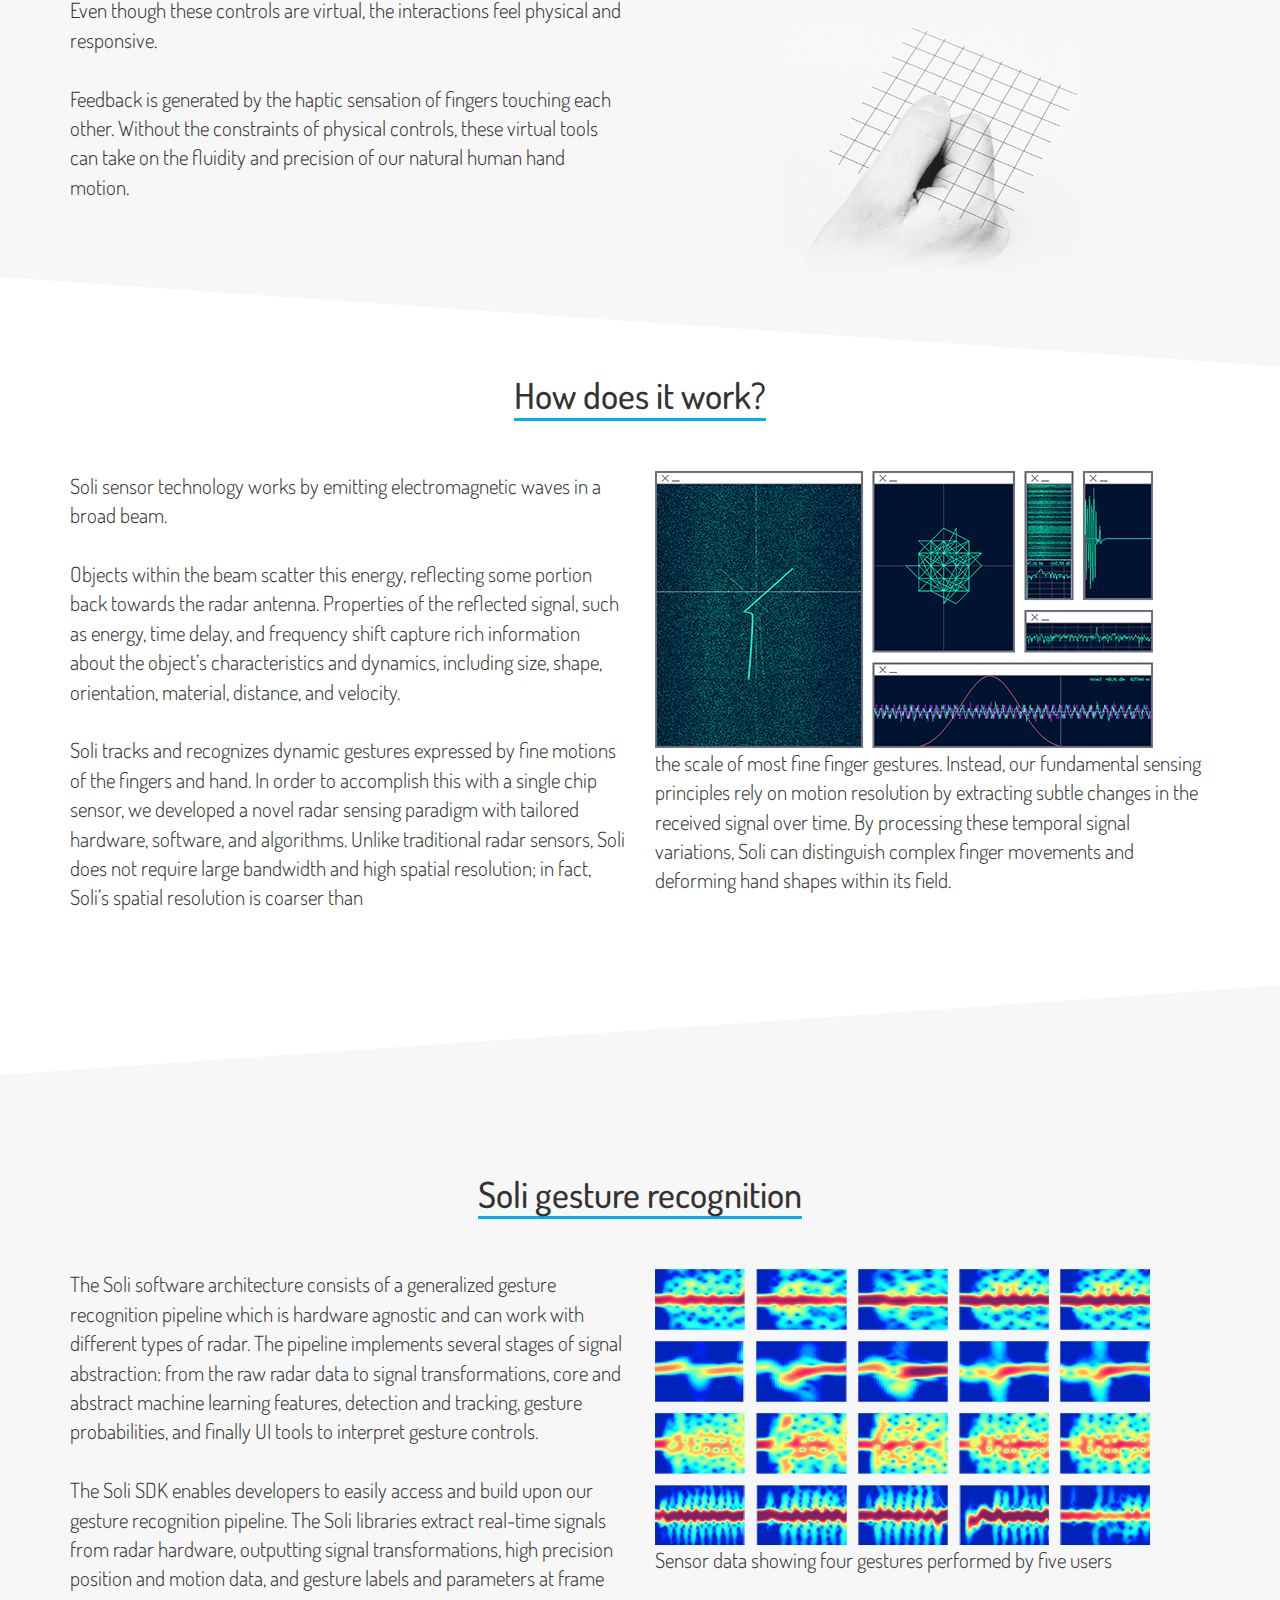
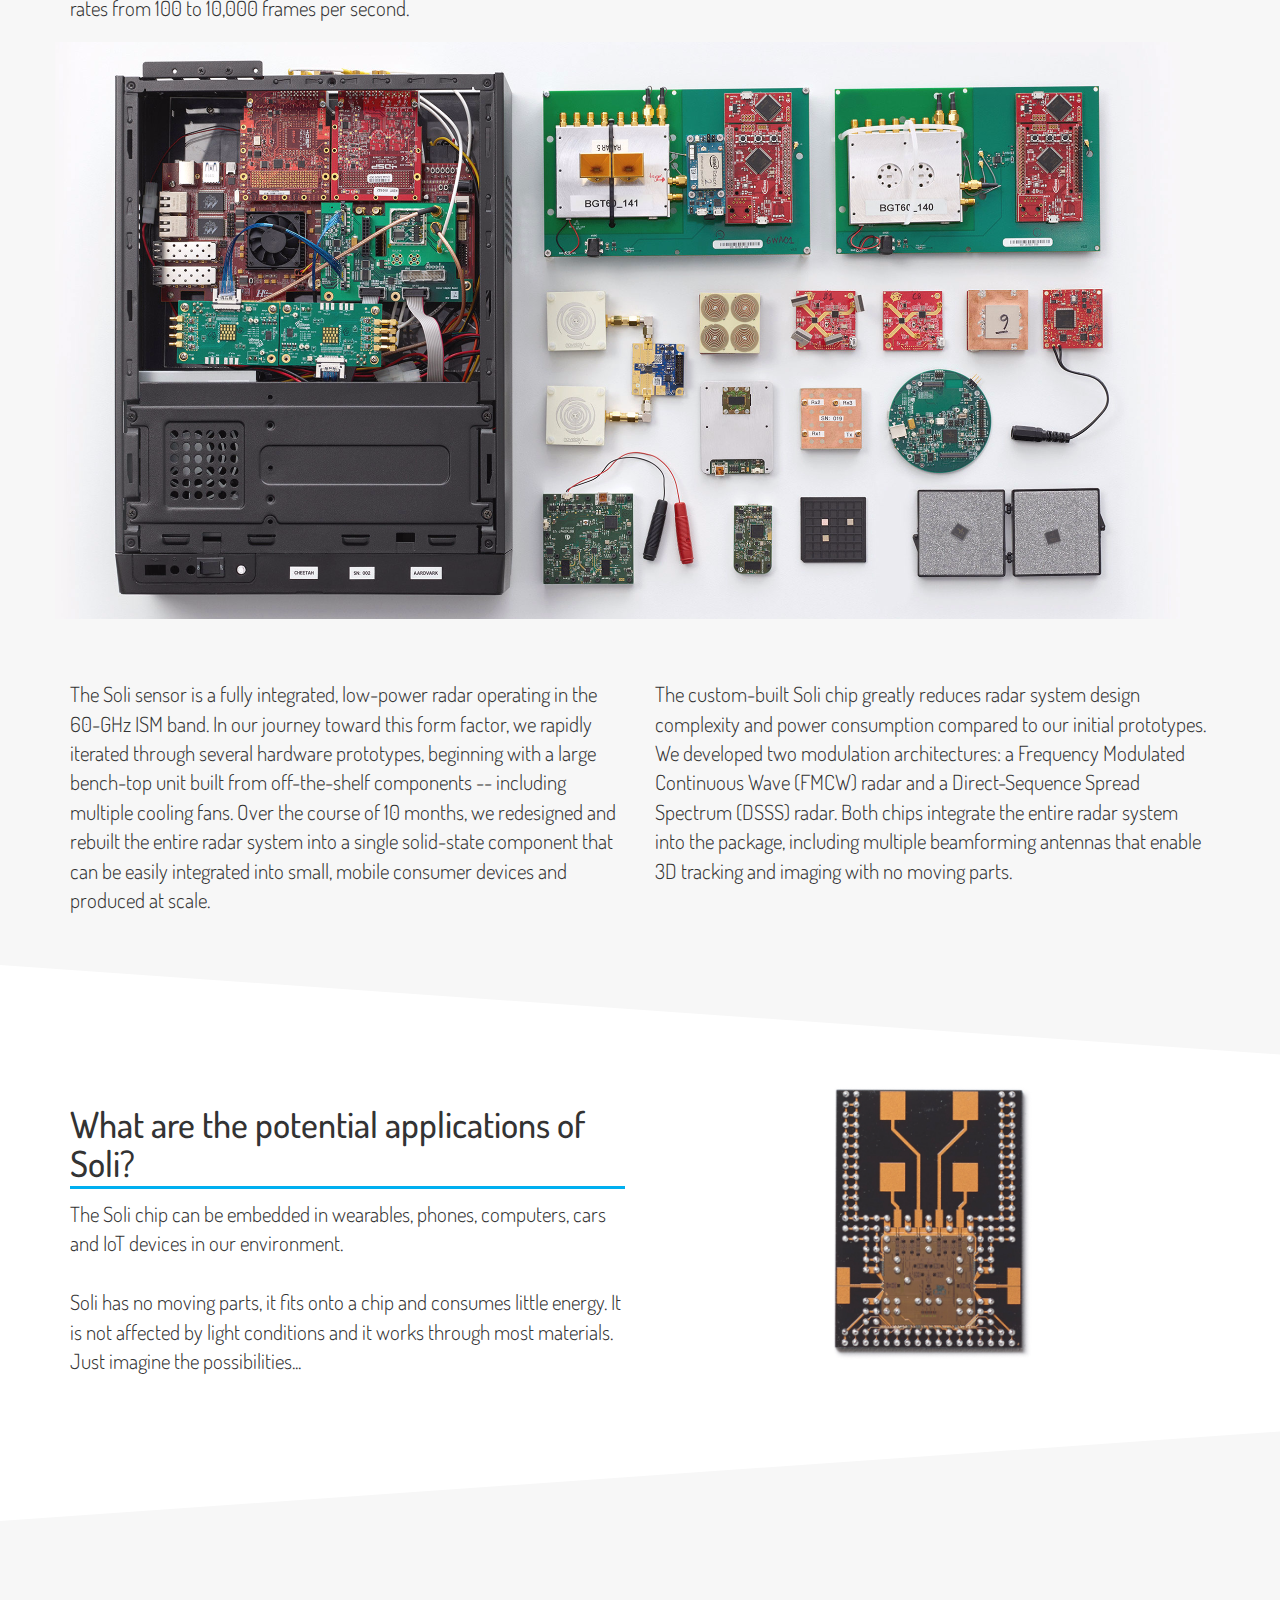
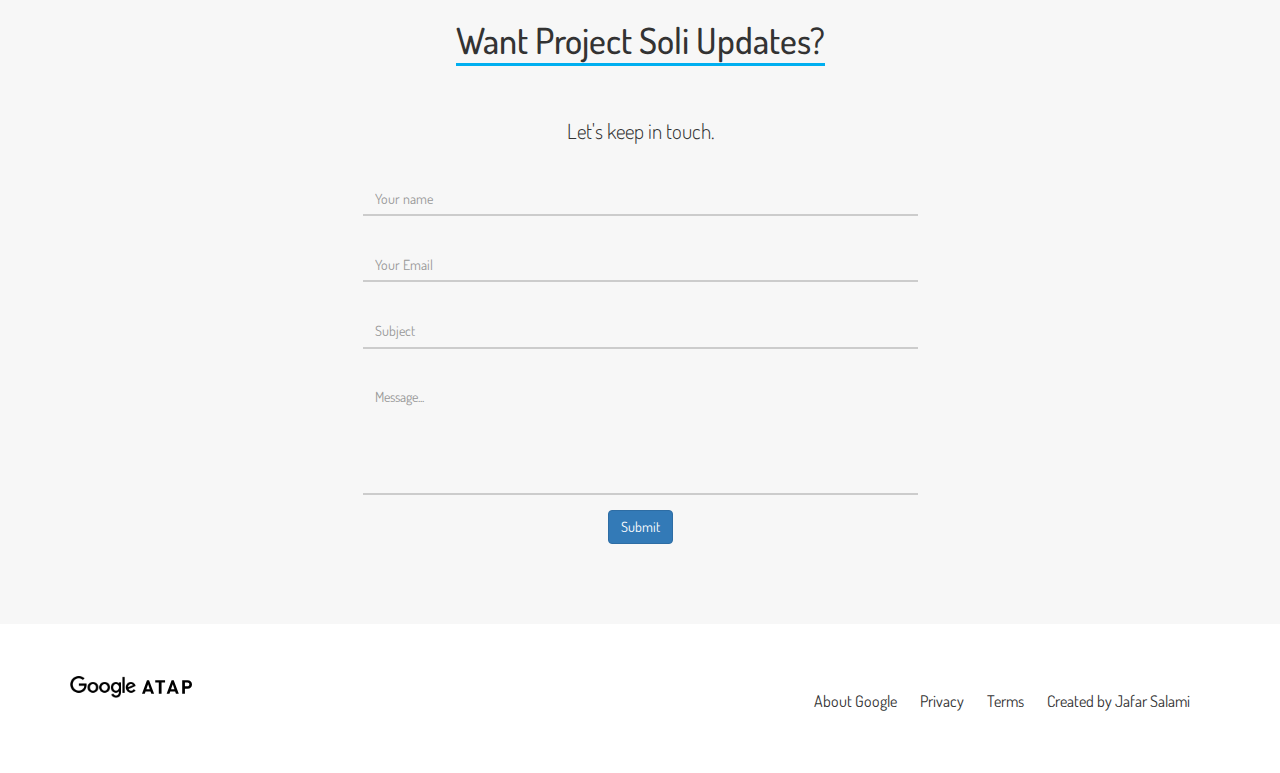
==== commit dbc8a689: "Improved the contact us form" ====
--- a/index.html
+++ b/index.html
@@ -272,20 +272,26 @@
 		<div class="container">
 		    <div class="row">
 		        <div class="col-md-6 col-md-offset-3">
-		              <form action="https://api.formbucket.com/f/c2K3QTQ" method="post">
-                        <div class="form-group">
-                          <label for="name">Name</label>
-                          <input class="form-control" id="name" type="text" name="Name">
-                        </div>
-                        <div class="form-group">
-                          <label for="email">Email</label>
-                          <input class="form-control" id="email" type="email" name="Email">
-                        </div>
-                        <div class="form-group">
-                          <label for="message">Message</label>
-                          <textarea class="form-control" id="message" name="Message"></textarea>
-                        </div>
-                        <input class="btn btn-primary" type="submit" value="Submit" />
+                      <form id="contact-form" class="form" action="#" method="POST" role="form">
+                          <div class="form-group">
+                              <label class="form-label" for="name">Your Name</label>
+                              <input type="text" class="form-control" id="name" name="name" placeholder="Your name" tabindex="1" required>
+                          </div>                            
+                          <div class="form-group">
+                              <label class="form-label" for="email">Your Email</label>
+                              <input type="email" class="form-control" id="email" name="email" placeholder="Your Email" tabindex="2" required>
+                          </div>                            
+                          <div class="form-group">
+                              <label class="form-label" for="subject">Subject</label>
+                              <input type="text" class="form-control" id="subject" name="subject" placeholder="Subject" tabindex="3">
+                          </div>                            
+                          <div class="form-group">
+                              <label class="form-label" for="message">Message</label>
+                              <textarea rows="5" cols="50" name="message" class="form-control" id="message" placeholder="Message..." tabindex="4" required></textarea>                                 
+                          </div>
+                          <div class="text-center">
+                              <input class="btn btn-primary" type="submit" value="Submit" />
+                          </div>
                       </form>
 		        </div>
 		
@@ -344,6 +350,7 @@
     <script src="js/jquery.easing.min.js"></script>
     <script src="js/scrolling-nav.js"></script>
     <script src="js/modernizr.custom.34978.js"></script>
+    <script type="text/javascript" src="js/script.js"></script>
 </body>
 
 </html>
--- a/css/style1.css
+++ b/css/style1.css
@@ -282,4 +282,58 @@
 .footer-links:focus{
 	text-decoration:none;
 	color: #6A6A6A;
+}
+
+textarea {
+	resize: none;
+	background-color: rgb(247,247,247) !important;
+}
+.form-label {
+	font-size: 12px;
+	color: #5e9bfc;
+	margin: 0;
+	display: block;
+	opacity: 1;
+	-webkit-transition: .333s ease top, .333s ease opacity;
+	transition: .333s ease top, .333s ease opacity;
+}
+.form-control {
+	border-radius: 0;
+	border-color: #ccc;
+   	border-width: 0 0 2px 0;
+   	border-style: none none solid none;
+   	box-shadow: none;
+}
+.form-control:focus {
+	box-shadow: none;
+	border-color: #5e9bfc;
+}
+
+input[type=text],
+input[type=email]{
+    background-color: transparent;
+}
+
+.js-hide-label {
+	opacity: 0; 	
+}
+.js-unhighlight-label {
+	color: #999 
+}
+.btn-start-order {
+	background: 0 0 #ffffff;
+    border: 1px solid #2f323a;
+    border-radius: 3px;
+    color: #2f323a;
+    font-family: "Raleway", sans-serif;
+    font-size: 16px;
+    line-height: inherit;
+    margin: 30px 0;
+    padding: 10px 50px;
+    text-transform: uppercase;
+    transition: all 0.25s ease 0s;
+}
+.btn-start-order:hover,.btn-start-order:active, .btn-start-order:focus {
+	border-color: #5e9bfc;
+	color: #5e9bfc;
 }